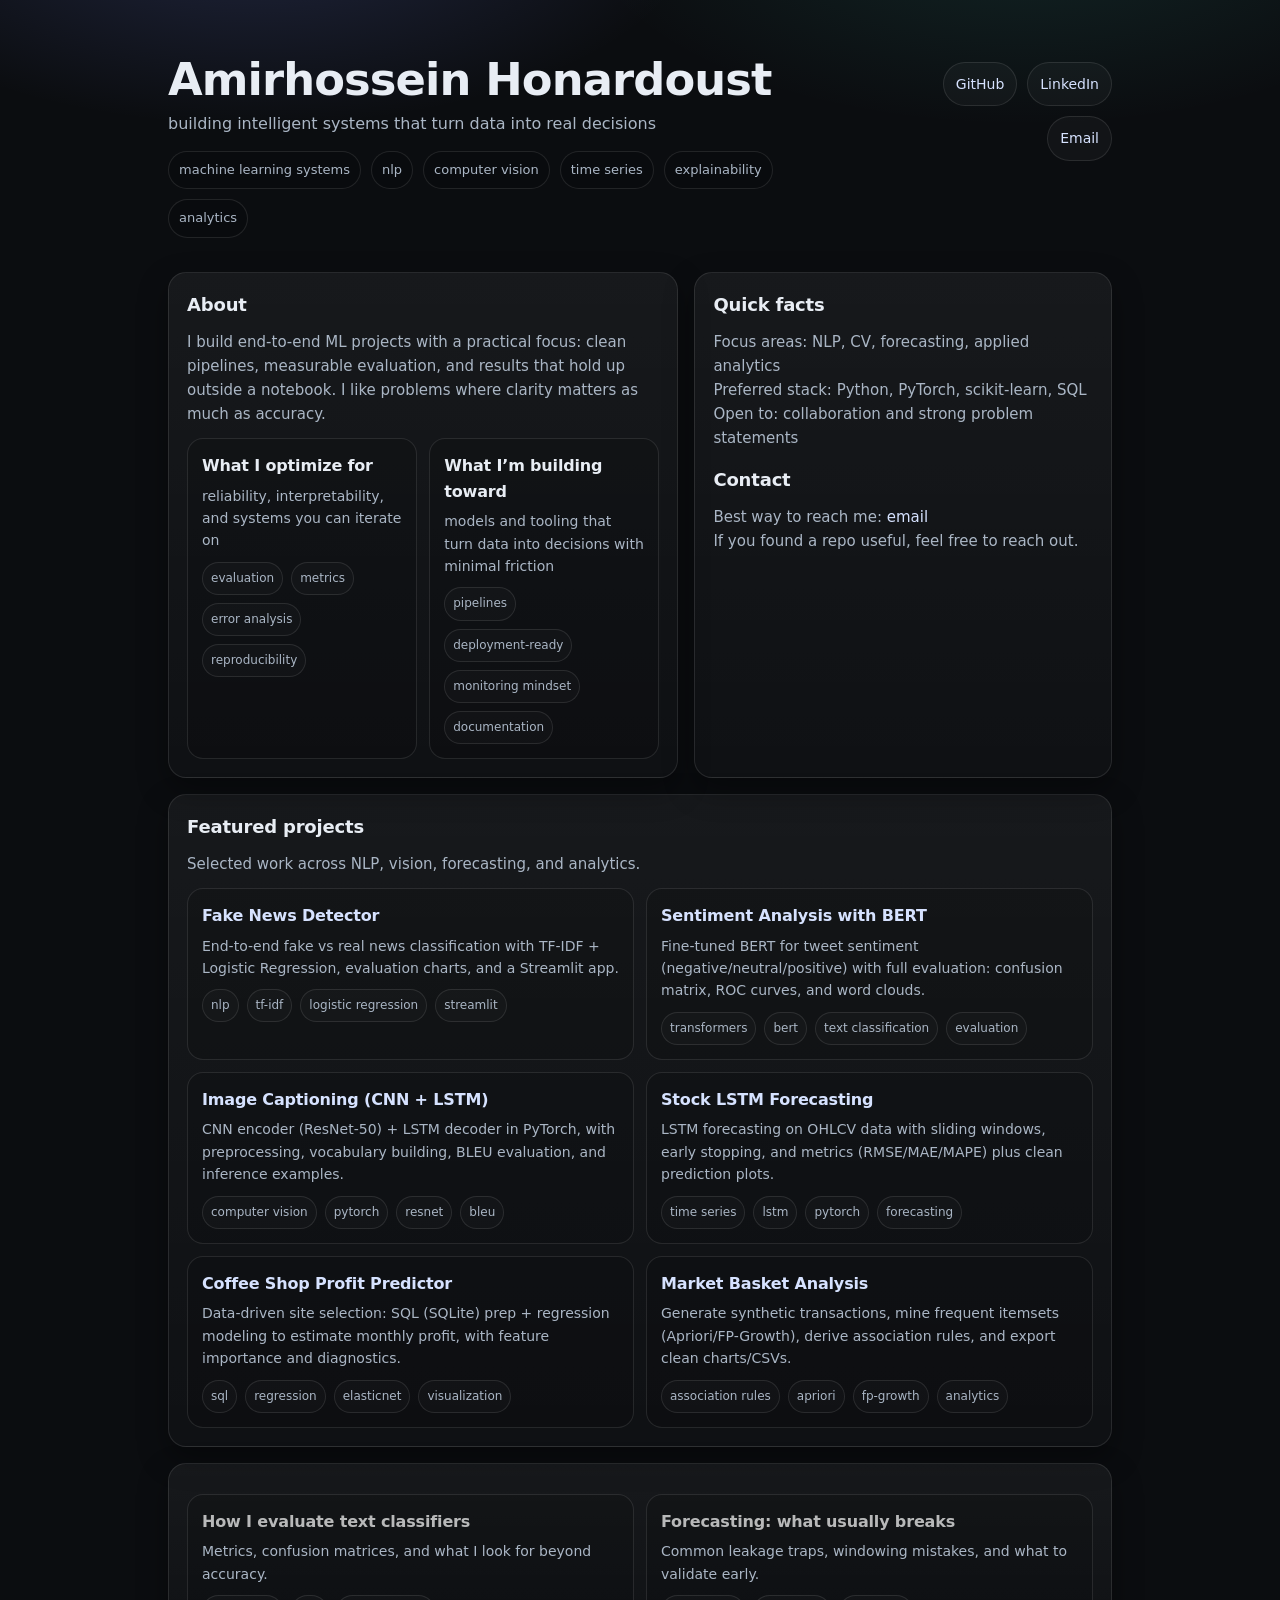
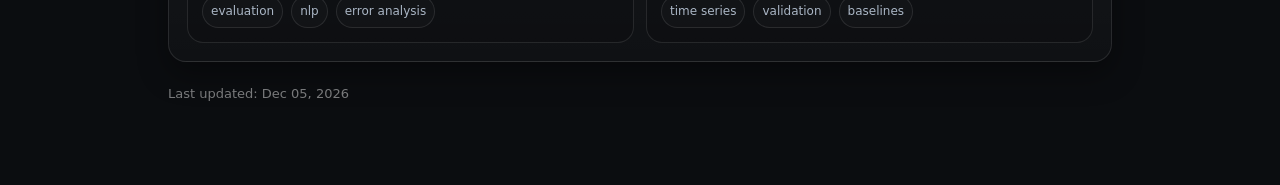
==== index.html @ 3cd10af8 "Update index.html" ====
<!doctype html>
<html lang="en">
<head>
  <meta charset="utf-8" />
  <meta name="viewport" content="width=device-width, initial-scale=1" />
  <title>Amirhossein Honardoust</title>
  <meta name="description" content="Building intelligent systems that turn data into real decisions." />

  <style>
    :root{
      --bg:#0b0d10;
      --card:#11141a;
      --text:#e8edf4;
      --muted:#aab6c5;
      --line:rgba(255,255,255,0.10);
      --link:#d6e2ff;
      --shadow: 0 12px 30px rgba(0,0,0,0.35);
      --radius: 18px;
      --max: 980px;
    }
    * { box-sizing: border-box; }
    html, body { height: 100%; }
    body{
      margin:0;
      background: #0b0d10;
      color: var(--text);
      font-family: ui-sans-serif, system-ui, -apple-system, Segoe UI, Roboto, Arial, "Noto Sans";
      line-height: 1.6;
    }
    a{ color: var(--link); text-decoration: none; }
    a:hover{ text-decoration: underline; }

    .wrap{ max-width: var(--max); margin: 0 auto; padding: 56px 18px 80px; }

    header{
      position: relative;
      display:flex; align-items:flex-start; justify-content:space-between;
      gap: 18px; margin-bottom: 34px;
    }
    header::before {
      content: "";
      position: absolute;
      /* full-screen width glow, centered */
      left: 50%;
      transform: translateX(-50%);
      width: 100vw;
      /* height and placement above header */
      top: -140px;
      height: 520px;
      background:
        radial-gradient(900px 420px at 20% 0%, rgba(120,140,255,0.20), transparent 50%),
        radial-gradient(900px 420px at 80% 0%, rgba(70,220,200,0.12), transparent 50%);
      z-index: -1;
      pointer-events: none;
    }
    .brand h1{
      font-size: clamp(34px, 3.5vw, 54px);
      letter-spacing: -0.02em; margin: 0 0 8px; line-height: 1.05;
    }
    .tagline{
      margin: 0 0 14px; color: var(--muted); font-size: 16px; max-width: 60ch;
    }
    .toplinks{ display:flex; flex-wrap:wrap; gap: 10px; justify-content:flex-end; margin-top: 6px; }
    .chip{
      border: 1px solid var(--line);
      background: rgba(255,255,255,0.03);
      padding: 10px 12px;
      border-radius: 999px;
      font-size: 14px;
      white-space: nowrap;
    }
    .chip:hover{ background: rgba(255,255,255,0.06); text-decoration:none; }

    .grid{ display:grid; grid-template-columns: 1.1fr 0.9fr; gap: 16px; }
    @media (max-width: 880px){
      header{ flex-direction: column; }
      .toplinks{ justify-content:flex-start; }
      .grid{ grid-template-columns: 1fr; }
    }

    .card{
      background: linear-gradient(180deg, rgba(255,255,255,0.05), rgba(255,255,255,0.02));
      border: 1px solid var(--line);
      border-radius: var(--radius);
      padding: 18px;
      box-shadow: var(--shadow);
    }
    .card h2{ margin: 0 0 10px; font-size: 18px; letter-spacing: -0.01em; }
    .card p{ margin: 0; color: var(--muted); font-size: 15px; }
    .section{ margin-top: 16px; }

    .pillrow{ display:flex; flex-wrap:wrap; gap: 10px; margin-top: 12px; }
    .pill{
      border: 1px solid var(--line);
      border-radius: 999px;
      padding: 8px 10px;
      font-size: 13px;
      color: var(--muted);
      background: rgba(0,0,0,0.10);
    }

    .projects{
      display:grid;
      grid-template-columns: 1fr 1fr;
      gap: 12px;
      margin-top: 12px;
    }
    @media (max-width: 720px){ .projects{ grid-template-columns: 1fr; } }

    .proj{
      border: 1px solid var(--line);
      border-radius: 16px;
      padding: 14px;
      background: rgba(0,0,0,0.12);
    }
    .proj h3{ margin: 0 0 6px; font-size: 16px; letter-spacing: -0.01em; }
    .proj p{ margin: 0 0 10px; color: var(--muted); font-size: 14px; }

    .meta{ display:flex; flex-wrap:wrap; gap: 8px; margin-top: 8px; }
    .meta span{
      font-size: 12px;
      color: var(--muted);
      border: 1px solid var(--line);
      border-radius: 999px;
      padding: 6px 8px;
      background: rgba(255,255,255,0.02);
    }

    .split{ display:grid; grid-template-columns: 1fr 1fr; gap: 12px; margin-top: 12px; }
    @media (max-width: 720px){ .split{ grid-template-columns: 1fr; } }

    footer{ margin-top: 22px; color: rgba(255,255,255,0.45); font-size: 13px; }
    .mutedlink{ color: rgba(255,255,255,0.70); }
  </style>
</head>

<body>
  <div class="wrap">
    <header>
      <div class="brand">
        <h1>Amirhossein Honardoust</h1>
        <p class="tagline">building intelligent systems that turn data into real decisions</p>

        <div class="pillrow">
          <span class="pill">machine learning systems</span>
          <span class="pill">nlp</span>
          <span class="pill">computer vision</span>
          <span class="pill">time series</span>
          <span class="pill">explainability</span>
          <span class="pill">analytics</span>
        </div>
      </div>

      <nav class="toplinks">
        <a class="chip" href="https://github.com/AmirhosseinHonardoust" target="_blank" rel="noreferrer">GitHub</a>
        <a class="chip" href="https://www.linkedin.com/in/honardoust/" target="_blank" rel="noreferrer">LinkedIn</a>
        <a class="chip" href="mailto:amirhosseinhonardoust@gmail.com">Email</a>
      </nav>
    </header>

    <div class="grid">
      <section class="card">
        <h2>About</h2>
        <p>
          I build end-to-end ML projects with a practical focus: clean pipelines, measurable evaluation,
          and results that hold up outside a notebook. I like problems where clarity matters as much as accuracy.
        </p>

        <div class="section split">
          <div class="proj">
            <h3>What I optimize for</h3>
            <p>reliability, interpretability, and systems you can iterate on</p>
            <div class="meta">
              <span>evaluation</span><span>metrics</span><span>error analysis</span><span>reproducibility</span>
            </div>
          </div>

          <div class="proj">
            <h3>What I’m building toward</h3>
            <p>models and tooling that turn data into decisions with minimal friction</p>
            <div class="meta">
              <span>pipelines</span><span>deployment-ready</span><span>monitoring mindset</span><span>documentation</span>
            </div>
          </div>
        </div>
      </section>

      <aside class="card">
        <h2>Quick facts</h2>
        <p>
          Focus areas: NLP, CV, forecasting, applied analytics<br/>
          Preferred stack: Python, PyTorch, scikit-learn, SQL<br/>
          Open to: collaboration and strong problem statements
        </p>

        <div class="section">
          <h2 style="margin-top:16px;">Contact</h2>
          <p>
            Best way to reach me: <a href="mailto:amirhosseinhonardoust@gmail.com">email</a><br/>
            If you found a repo useful, feel free to reach out.
          </p>
        </div>
      </aside>
    </div>

    <section class="card section">
      <h2>Featured projects</h2>
      <p>Selected work across NLP, vision, forecasting, and analytics.</p>

      <div class="projects">
        <div class="proj">
          <h3>
            <a href="https://github.com/AmirhosseinHonardoust/Fake-News-Detector" target="_blank" rel="noreferrer">
              Fake News Detector
            </a>
          </h3>
          <p>End-to-end fake vs real news classification with TF-IDF + Logistic Regression, evaluation charts, and a Streamlit app.</p>
          <div class="meta">
            <span>nlp</span><span>tf-idf</span><span>logistic regression</span><span>streamlit</span>
          </div>
        </div>

        <div class="proj">
          <h3>
            <a href="https://github.com/AmirhosseinHonardoust/Sentiment-Analysis-BERT" target="_blank" rel="noreferrer">
              Sentiment Analysis with BERT
            </a>
          </h3>
          <p>Fine-tuned BERT for tweet sentiment (negative/neutral/positive) with full evaluation: confusion matrix, ROC curves, and word clouds.</p>
          <div class="meta">
            <span>transformers</span><span>bert</span><span>text classification</span><span>evaluation</span>
          </div>
        </div>

        <div class="proj">
          <h3>
            <a href="https://github.com/AmirhosseinHonardoust/Image-Captioning-CNN-LSTM" target="_blank" rel="noreferrer">
              Image Captioning (CNN + LSTM)
            </a>
          </h3>
          <p>CNN encoder (ResNet-50) + LSTM decoder in PyTorch, with preprocessing, vocabulary building, BLEU evaluation, and inference examples.</p>
          <div class="meta">
            <span>computer vision</span><span>pytorch</span><span>resnet</span><span>bleu</span>
          </div>
        </div>

        <div class="proj">
          <h3>
            <a href="https://github.com/AmirhosseinHonardoust/Stock-LSTM-Forecasting" target="_blank" rel="noreferrer">
              Stock LSTM Forecasting
            </a>
          </h3>
          <p>LSTM forecasting on OHLCV data with sliding windows, early stopping, and metrics (RMSE/MAE/MAPE) plus clean prediction plots.</p>
          <div class="meta">
            <span>time series</span><span>lstm</span><span>pytorch</span><span>forecasting</span>
          </div>
        </div>

        <div class="proj">
          <h3>
            <a href="https://github.com/AmirhosseinHonardoust/Coffee-Shop-Profit-Predictor" target="_blank" rel="noreferrer">
              Coffee Shop Profit Predictor
            </a>
          </h3>
          <p>Data-driven site selection: SQL (SQLite) prep + regression modeling to estimate monthly profit, with feature importance and diagnostics.</p>
          <div class="meta">
            <span>sql</span><span>regression</span><span>elasticnet</span><span>visualization</span>
          </div>
        </div>

        <div class="proj">
          <h3>
            <a href="https://github.com/AmirhosseinHonardoust/Market-Basket-Analysis" target="_blank" rel="noreferrer">
              Market Basket Analysis
            </a>
          </h3>
          <p>Generate synthetic transactions, mine frequent itemsets (Apriori/FP-Growth), derive association rules, and export clean charts/CSVs.</p>
          <div class="meta">
            <span>association rules</span><span>apriori</span><span>fp-growth</span><span>analytics</span>
          </div>
        </div>
      </div>
    </section>

    <section class="card section">

      <div class="projects">
        <div class="proj">
          <h3><a class="mutedlink" href="#" onclick="return false;">How I evaluate text classifiers</a></h3>
          <p>Metrics, confusion matrices, and what I look for beyond accuracy.</p>
          <div class="meta"><span>evaluation</span><span>nlp</span><span>error analysis</span></div>
        </div>
        <div class="proj">
          <h3><a class="mutedlink" href="#" onclick="return false;">Forecasting: what usually breaks</a></h3>
          <p>Common leakage traps, windowing mistakes, and what to validate early.</p>
          <div class="meta"><span>time series</span><span>validation</span><span>baselines</span></div>
        </div>
      </div>
    </section>

    <footer>
      <div>Last updated: <span id="lastUpdated"></span></div>
      <script>
        const d = new Date();
        const fmt = d.toLocaleDateString(undefined, { year: "numeric", month: "short", day: "2-digit" });
        document.getElementById("lastUpdated").textContent = fmt;
      </script>
    </footer>
  </div>
</body>
</html>
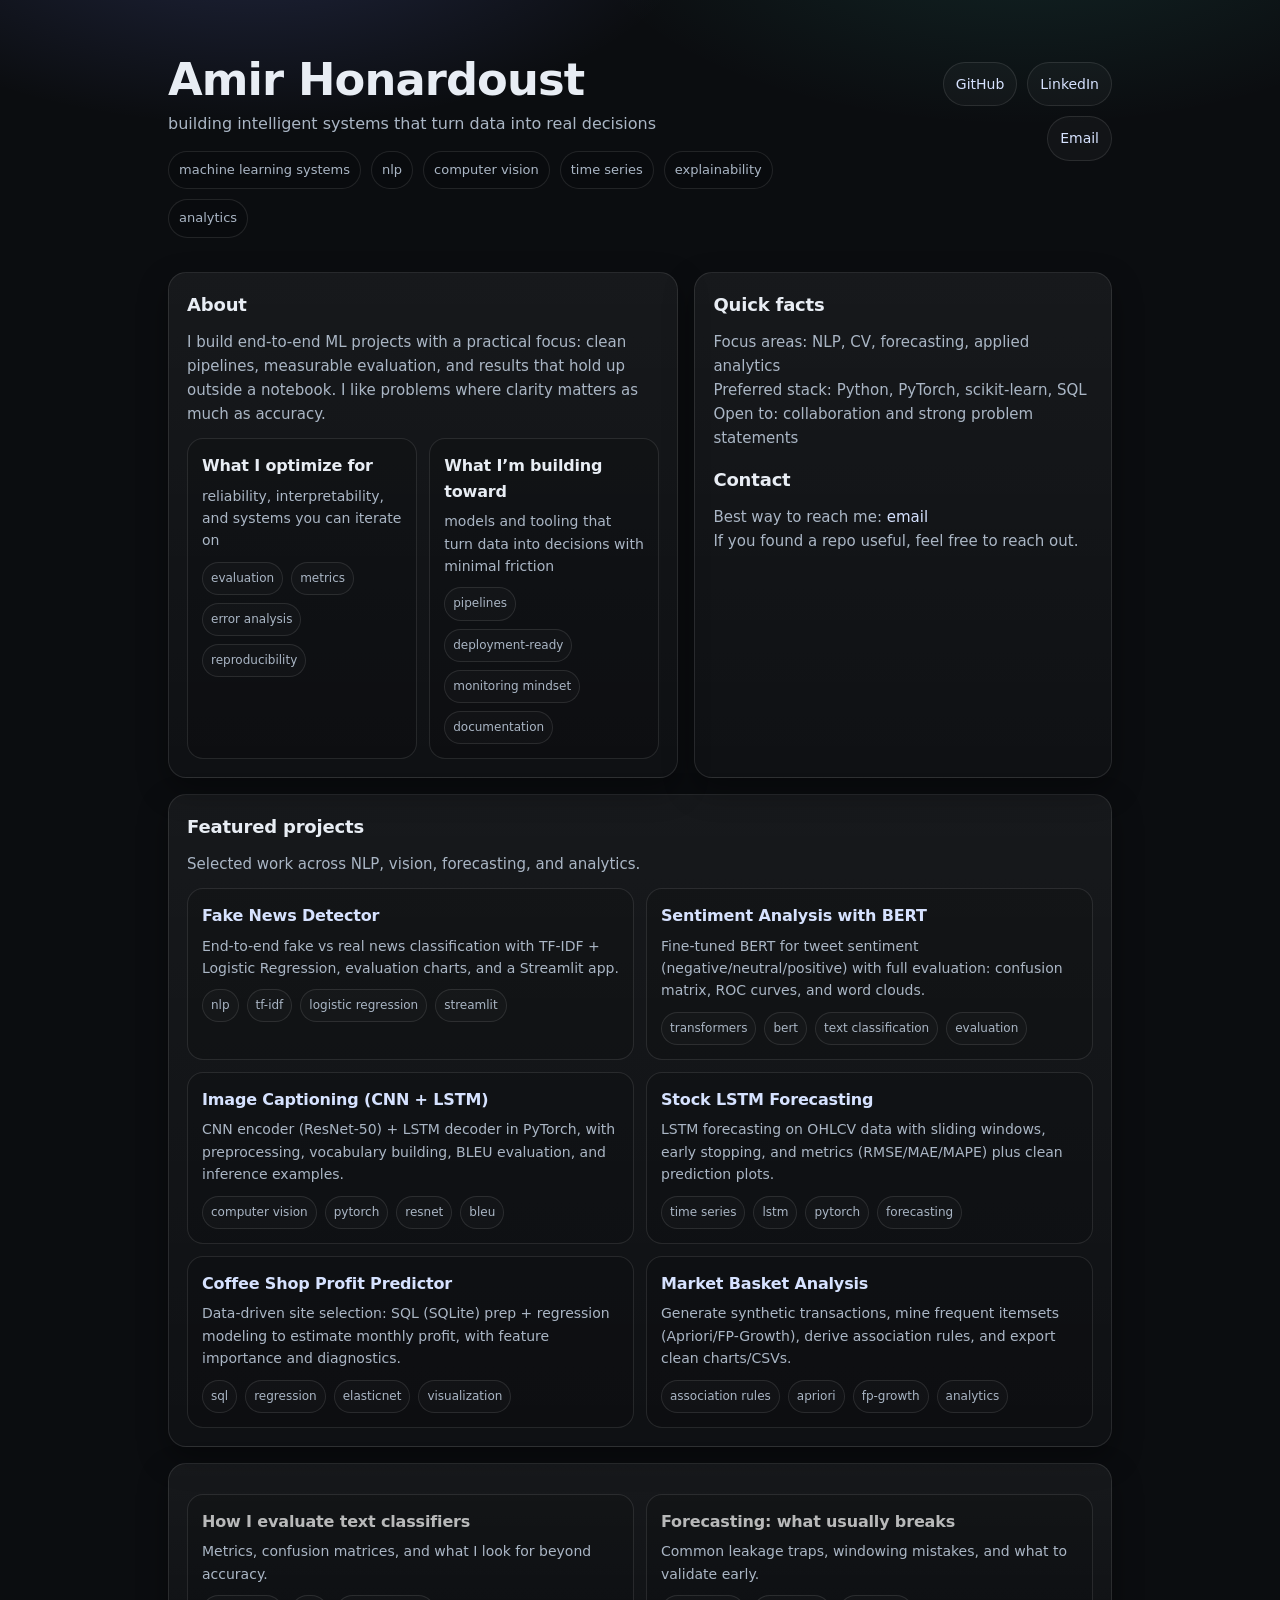
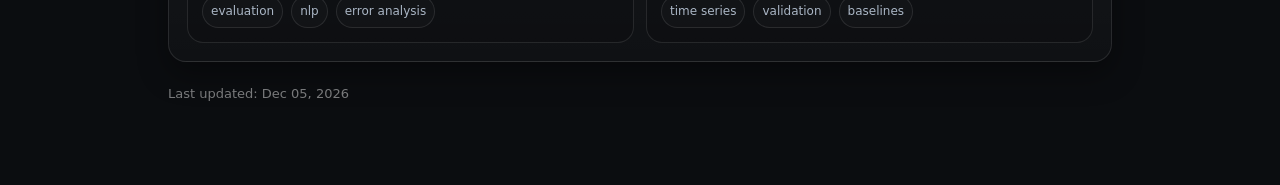
==== commit 01ea59a1: "Update index.html" ====
--- a/index.html
+++ b/index.html
@@ -3,7 +3,7 @@
 <head>
   <meta charset="utf-8" />
   <meta name="viewport" content="width=device-width, initial-scale=1" />
-  <title>Amirhossein Honardoust</title>
+  <title>Amir Honardoust</title>
   <meta name="description" content="Building intelligent systems that turn data into real decisions." />
 
   <style>
@@ -138,7 +138,7 @@
   <div class="wrap">
     <header>
       <div class="brand">
-        <h1>Amirhossein Honardoust</h1>
+        <h1>Amir Honardoust</h1>
         <p class="tagline">building intelligent systems that turn data into real decisions</p>
 
         <div class="pillrow">
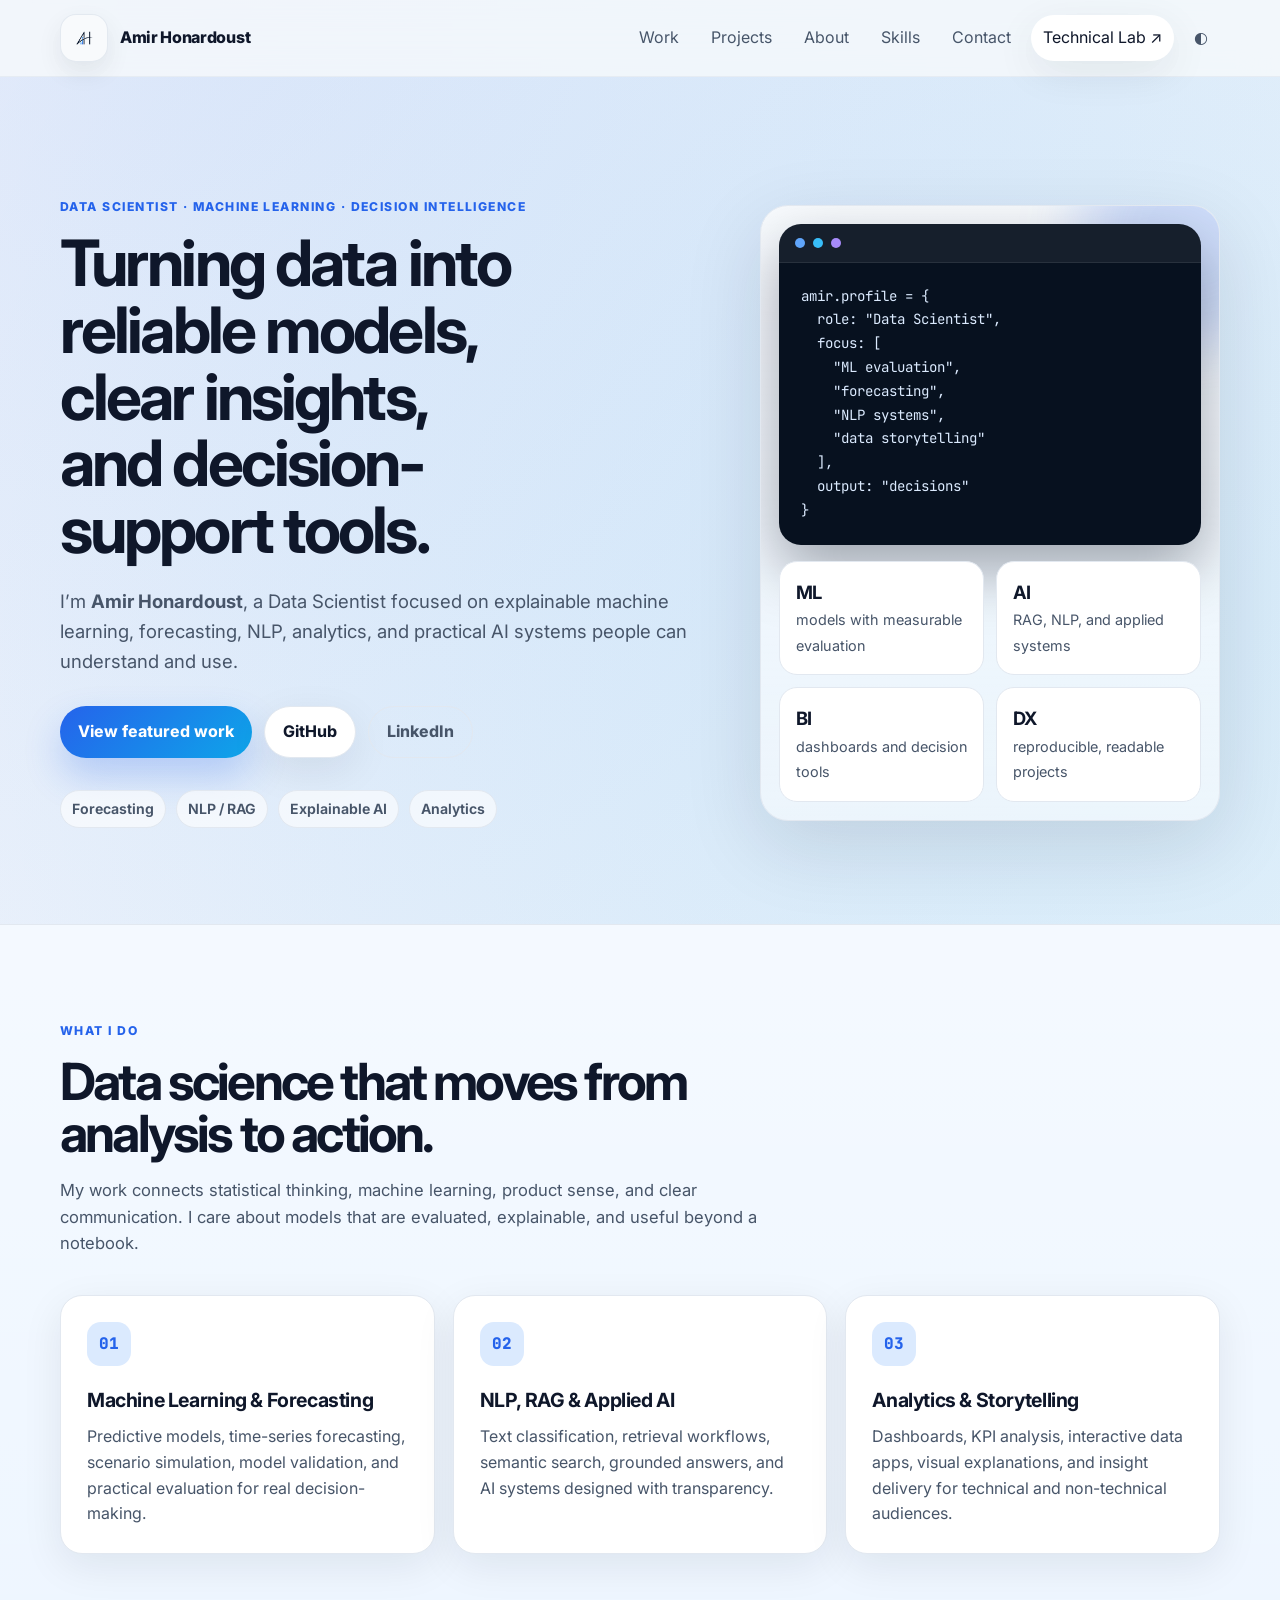
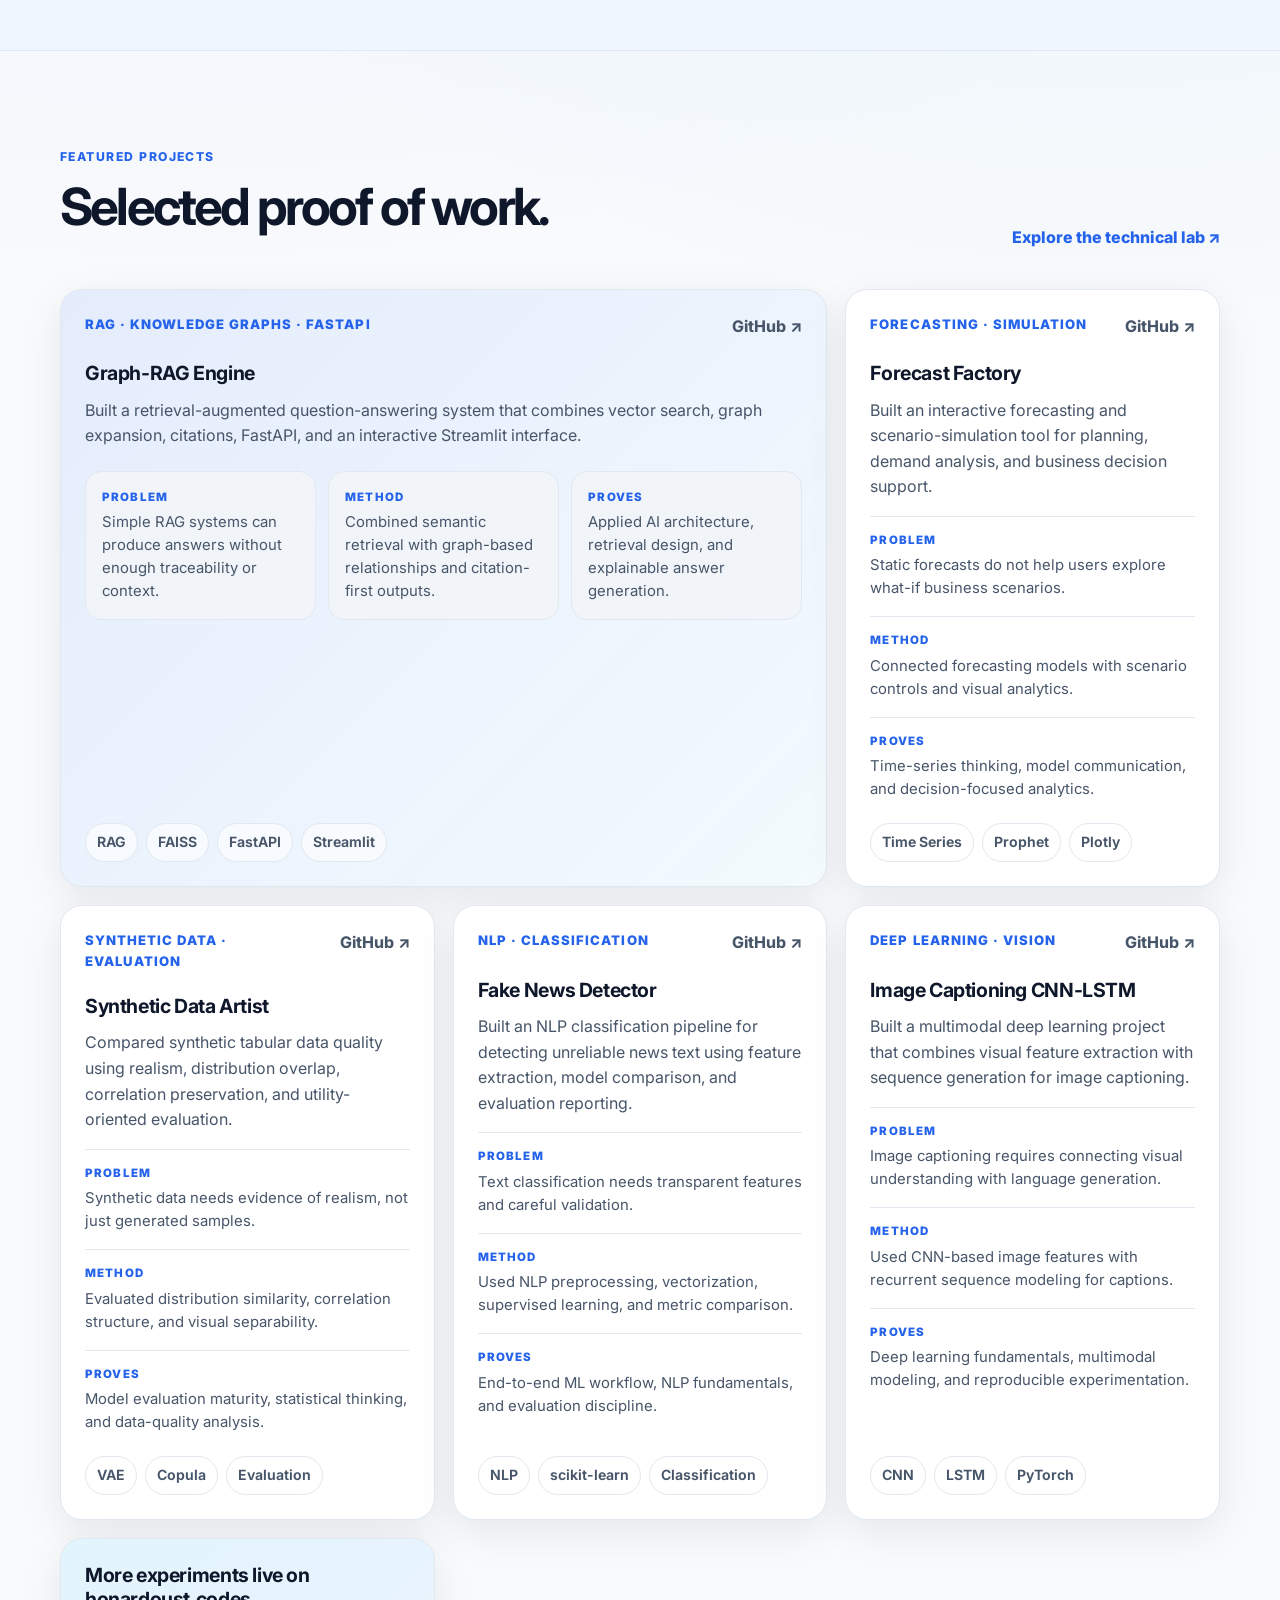
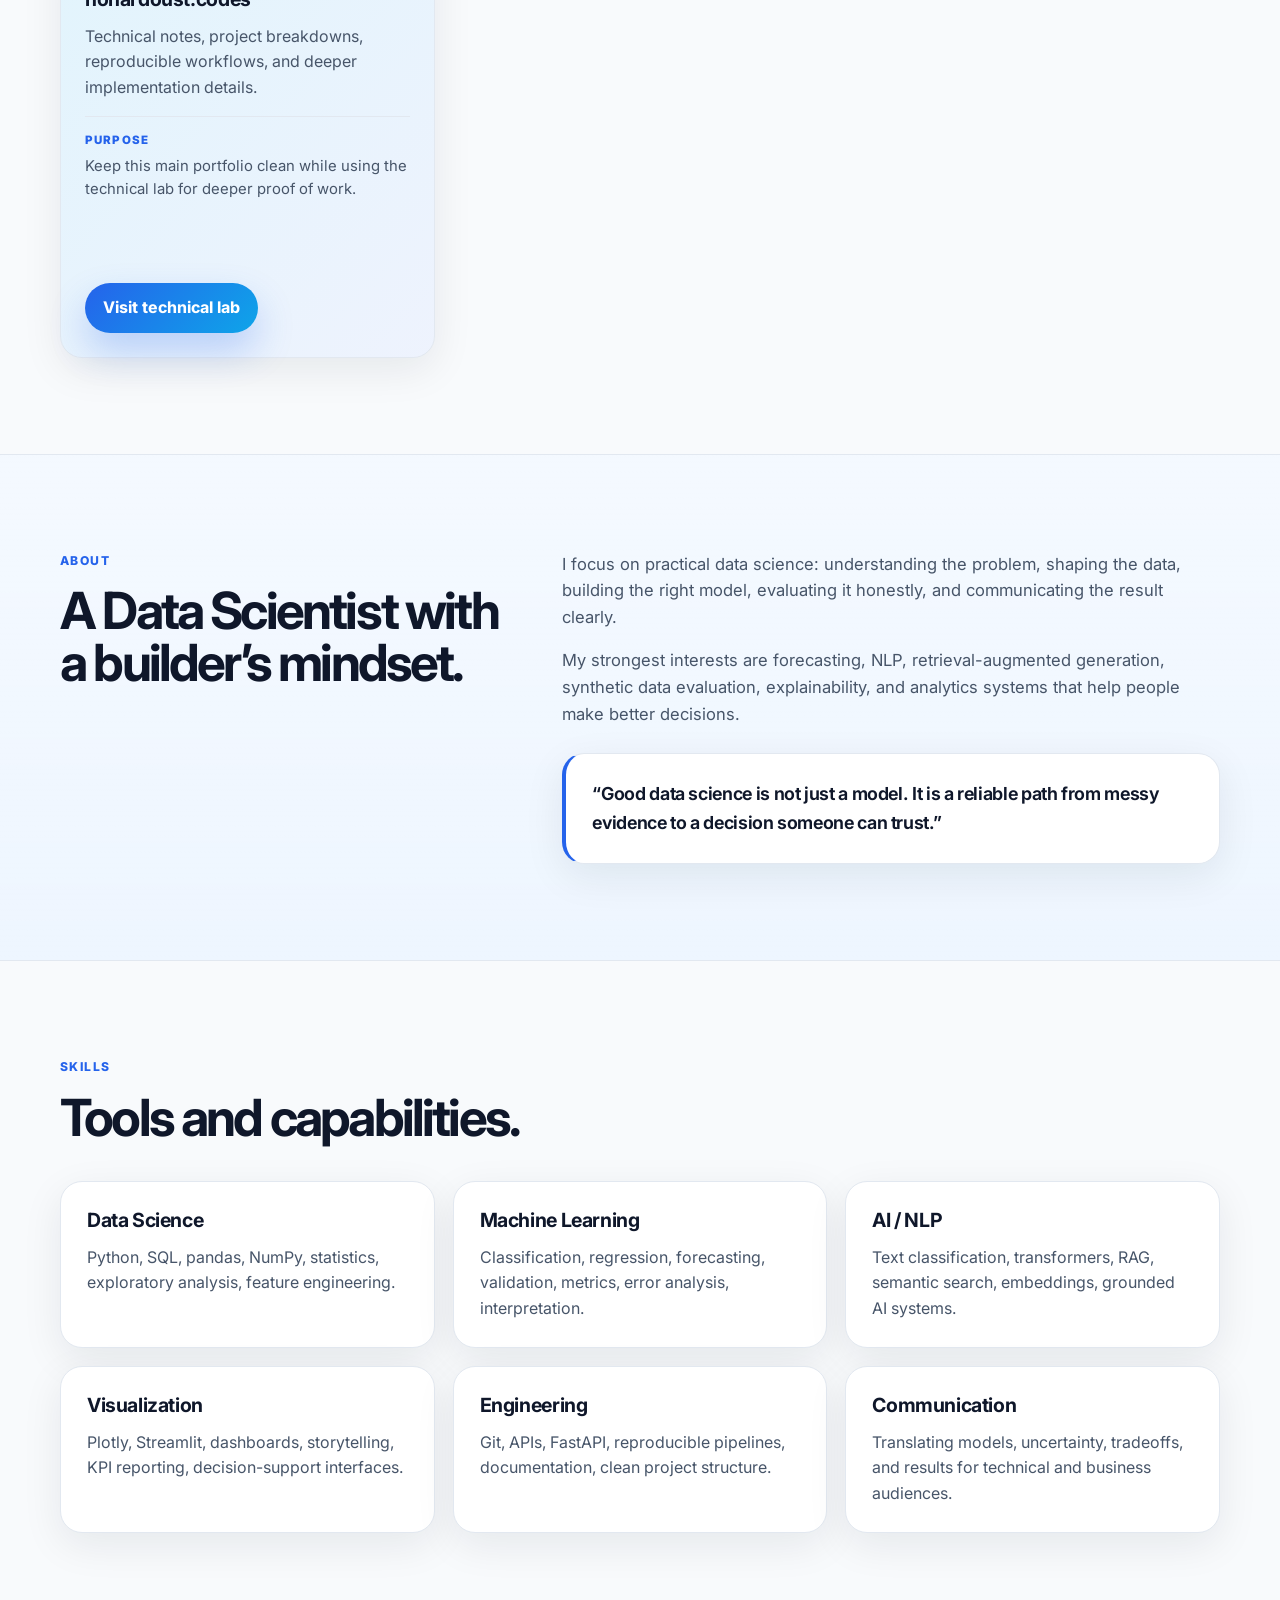
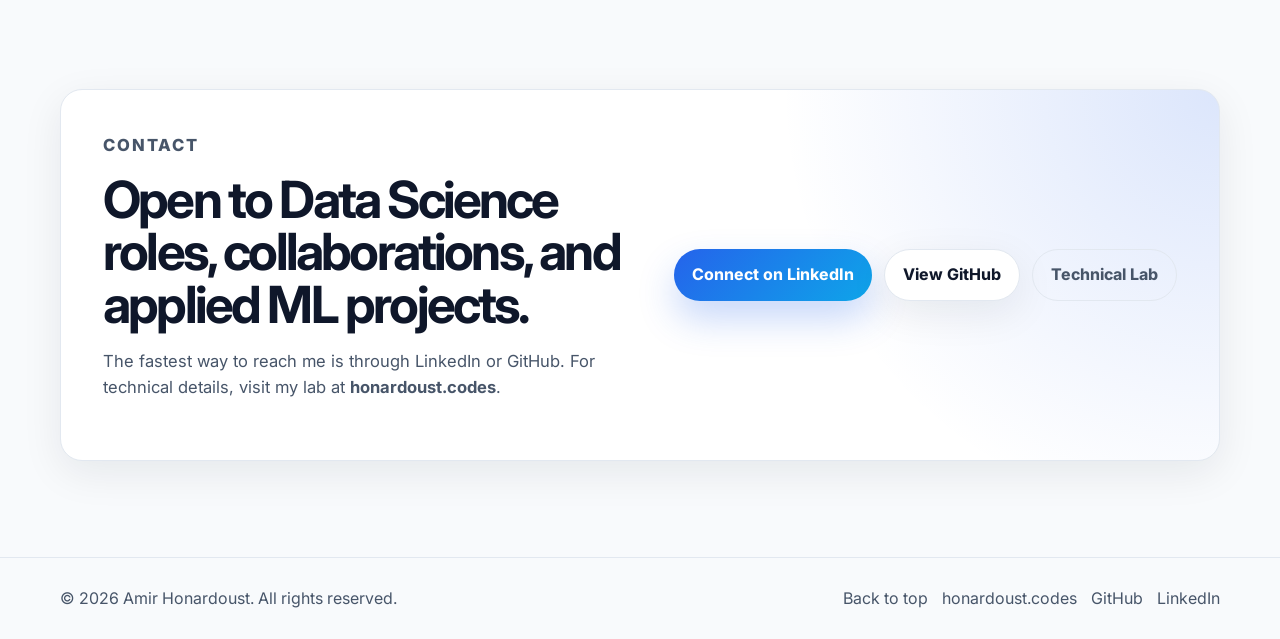
==== commit 5e436dfa: "Add files via upload" ====
--- a/index.html
+++ b/index.html
@@ -1,311 +1,465 @@
 <!doctype html>
-<html lang="en">
+<html lang="en" data-theme="light">
 <head>
   <meta charset="utf-8" />
   <meta name="viewport" content="width=device-width, initial-scale=1" />
-  <title>Amir Honardoust</title>
-  <meta name="description" content="Building intelligent systems that turn data into real decisions." />
-
-  <style>
-    :root{
-      --bg:#0b0d10;
-      --card:#11141a;
-      --text:#e8edf4;
-      --muted:#aab6c5;
-      --line:rgba(255,255,255,0.10);
-      --link:#d6e2ff;
-      --shadow: 0 12px 30px rgba(0,0,0,0.35);
-      --radius: 18px;
-      --max: 980px;
-    }
-    * { box-sizing: border-box; }
-    html, body { height: 100%; }
-    body{
-      margin:0;
-      background: #0b0d10;
-      color: var(--text);
-      font-family: ui-sans-serif, system-ui, -apple-system, Segoe UI, Roboto, Arial, "Noto Sans";
-      line-height: 1.6;
-    }
-    a{ color: var(--link); text-decoration: none; }
-    a:hover{ text-decoration: underline; }
-
-    .wrap{ max-width: var(--max); margin: 0 auto; padding: 56px 18px 80px; }
-
-    header{
-      position: relative;
-      display:flex; align-items:flex-start; justify-content:space-between;
-      gap: 18px; margin-bottom: 34px;
-    }
-    header::before {
-      content: "";
-      position: absolute;
-      /* full-screen width glow, centered */
-      left: 50%;
-      transform: translateX(-50%);
-      width: 100vw;
-      /* height and placement above header */
-      top: -140px;
-      height: 520px;
-      background:
-        radial-gradient(900px 420px at 20% 0%, rgba(120,140,255,0.20), transparent 50%),
-        radial-gradient(900px 420px at 80% 0%, rgba(70,220,200,0.12), transparent 50%);
-      z-index: -1;
-      pointer-events: none;
-    }
-    .brand h1{
-      font-size: clamp(34px, 3.5vw, 54px);
-      letter-spacing: -0.02em; margin: 0 0 8px; line-height: 1.05;
-    }
-    .tagline{
-      margin: 0 0 14px; color: var(--muted); font-size: 16px; max-width: 60ch;
-    }
-    .toplinks{ display:flex; flex-wrap:wrap; gap: 10px; justify-content:flex-end; margin-top: 6px; }
-    .chip{
-      border: 1px solid var(--line);
-      background: rgba(255,255,255,0.03);
-      padding: 10px 12px;
-      border-radius: 999px;
-      font-size: 14px;
-      white-space: nowrap;
-    }
-    .chip:hover{ background: rgba(255,255,255,0.06); text-decoration:none; }
-
-    .grid{ display:grid; grid-template-columns: 1.1fr 0.9fr; gap: 16px; }
-    @media (max-width: 880px){
-      header{ flex-direction: column; }
-      .toplinks{ justify-content:flex-start; }
-      .grid{ grid-template-columns: 1fr; }
-    }
-
-    .card{
-      background: linear-gradient(180deg, rgba(255,255,255,0.05), rgba(255,255,255,0.02));
-      border: 1px solid var(--line);
-      border-radius: var(--radius);
-      padding: 18px;
-      box-shadow: var(--shadow);
-    }
-    .card h2{ margin: 0 0 10px; font-size: 18px; letter-spacing: -0.01em; }
-    .card p{ margin: 0; color: var(--muted); font-size: 15px; }
-    .section{ margin-top: 16px; }
-
-    .pillrow{ display:flex; flex-wrap:wrap; gap: 10px; margin-top: 12px; }
-    .pill{
-      border: 1px solid var(--line);
-      border-radius: 999px;
-      padding: 8px 10px;
-      font-size: 13px;
-      color: var(--muted);
-      background: rgba(0,0,0,0.10);
-    }
-
-    .projects{
-      display:grid;
-      grid-template-columns: 1fr 1fr;
-      gap: 12px;
-      margin-top: 12px;
-    }
-    @media (max-width: 720px){ .projects{ grid-template-columns: 1fr; } }
-
-    .proj{
-      border: 1px solid var(--line);
-      border-radius: 16px;
-      padding: 14px;
-      background: rgba(0,0,0,0.12);
-    }
-    .proj h3{ margin: 0 0 6px; font-size: 16px; letter-spacing: -0.01em; }
-    .proj p{ margin: 0 0 10px; color: var(--muted); font-size: 14px; }
-
-    .meta{ display:flex; flex-wrap:wrap; gap: 8px; margin-top: 8px; }
-    .meta span{
-      font-size: 12px;
-      color: var(--muted);
-      border: 1px solid var(--line);
-      border-radius: 999px;
-      padding: 6px 8px;
-      background: rgba(255,255,255,0.02);
-    }
-
-    .split{ display:grid; grid-template-columns: 1fr 1fr; gap: 12px; margin-top: 12px; }
-    @media (max-width: 720px){ .split{ grid-template-columns: 1fr; } }
-
-    footer{ margin-top: 22px; color: rgba(255,255,255,0.45); font-size: 13px; }
-    .mutedlink{ color: rgba(255,255,255,0.70); }
-  </style>
+  <title>Amir Honardoust | Data Scientist</title>
+  <meta name="description" content="Amir Honardoust is a Data Scientist building explainable machine learning, forecasting, NLP, analytics, and decision-support systems." />
+  <meta name="author" content="Amir Honardoust" />
+  <meta name="theme-color" content="#2563eb" />
+
+  <link rel="canonical" href="https://honardoust.me/" />
+  <link rel="icon" type="image/png" sizes="512x512" href="assets/favicon.png?v=4">
+  <link rel="apple-touch-icon" href="assets/apple-touch-icon.png?v=4">
+  <link rel="manifest" href="assets/site.webmanifest">
+
+  <meta property="og:title" content="Amir Honardoust | Data Scientist" />
+  <meta property="og:description" content="Data Scientist building explainable ML systems, forecasting tools, NLP pipelines, and analytics products that turn data into decisions." />
+  <meta property="og:type" content="website" />
+  <meta property="og:url" content="https://honardoust.me/" />
+  <meta property="og:image" content="https://honardoust.me/assets/og-image.png" />
+
+  <meta name="twitter:card" content="summary_large_image" />
+  <meta name="twitter:title" content="Amir Honardoust | Data Scientist" />
+  <meta name="twitter:description" content="Data Scientist building explainable ML and decision-support systems." />
+
+  <link rel="preconnect" href="https://fonts.googleapis.com" />
+  <link rel="preconnect" href="https://fonts.gstatic.com" crossorigin />
+  <link href="https://fonts.googleapis.com/css2?family=Inter:wght@400;500;600;700;800&family=JetBrains+Mono:wght@500;700&display=swap" rel="stylesheet" />
+  <link rel="stylesheet" href="styles.css" />
+
+  <script type="application/ld+json">
+  {
+    "@context": "https://schema.org",
+    "@type": "Person",
+    "name": "Amir Honardoust",
+    "url": "https://honardoust.me/",
+    "jobTitle": "Data Scientist",
+    "sameAs": [
+      "https://github.com/AmirhosseinHonardoust",
+      "https://www.linkedin.com/in/honardoust/",
+      "https://honardoust.codes/"
+    ],
+    "knowsAbout": [
+      "Data Science",
+      "Machine Learning",
+      "Forecasting",
+      "Natural Language Processing",
+      "Explainable AI",
+      "Analytics",
+      "Python",
+      "SQL"
+    ]
+  }
+  </script>
 </head>
 
 <body>
-  <div class="wrap">
-    <header>
-      <div class="brand">
-        <h1>Amir Honardoust</h1>
-        <p class="tagline">building intelligent systems that turn data into real decisions</p>
-
-        <div class="pillrow">
-          <span class="pill">machine learning systems</span>
-          <span class="pill">nlp</span>
-          <span class="pill">computer vision</span>
-          <span class="pill">time series</span>
-          <span class="pill">explainability</span>
-          <span class="pill">analytics</span>
-        </div>
-      </div>
-
-      <nav class="toplinks">
-        <a class="chip" href="https://github.com/AmirhosseinHonardoust" target="_blank" rel="noreferrer">GitHub</a>
-        <a class="chip" href="https://www.linkedin.com/in/honardoust/" target="_blank" rel="noreferrer">LinkedIn</a>
-        <a class="chip" href="mailto:amirhosseinhonardoust@gmail.com">Email</a>
-      </nav>
-    </header>
-
-    <div class="grid">
-      <section class="card">
-        <h2>About</h2>
-        <p>
-          I build end-to-end ML projects with a practical focus: clean pipelines, measurable evaluation,
-          and results that hold up outside a notebook. I like problems where clarity matters as much as accuracy.
-        </p>
-
-        <div class="section split">
-          <div class="proj">
-            <h3>What I optimize for</h3>
-            <p>reliability, interpretability, and systems you can iterate on</p>
-            <div class="meta">
-              <span>evaluation</span><span>metrics</span><span>error analysis</span><span>reproducibility</span>
-            </div>
-          </div>
-
-          <div class="proj">
-            <h3>What I’m building toward</h3>
-            <p>models and tooling that turn data into decisions with minimal friction</p>
-            <div class="meta">
-              <span>pipelines</span><span>deployment-ready</span><span>monitoring mindset</span><span>documentation</span>
-            </div>
-          </div>
-        </div>
-      </section>
-
-      <aside class="card">
-        <h2>Quick facts</h2>
-        <p>
-          Focus areas: NLP, CV, forecasting, applied analytics<br/>
-          Preferred stack: Python, PyTorch, scikit-learn, SQL<br/>
-          Open to: collaboration and strong problem statements
-        </p>
-
-        <div class="section">
-          <h2 style="margin-top:16px;">Contact</h2>
+  <a class="skip-link" href="#main">Skip to content</a>
+
+  <header class="site-header" id="top">
+    <nav class="nav container" aria-label="Primary navigation">
+      <a class="brand" href="#top" aria-label="Amir Honardoust home">
+        <span class="brand-logo-card" aria-hidden="true">
+          <img class="brand-logo-image" src="assets/logo-icon.png" alt="">
+        </span>
+        <span class="brand-text">Amir Honardoust</span>
+      </a>
+
+      <button class="nav-toggle" type="button" aria-expanded="false" aria-controls="nav-menu">
+        <span class="sr-only">Open menu</span>
+        <span></span><span></span><span></span>
+      </button>
+
+      <div class="nav-menu" id="nav-menu">
+        <a href="#work">Work</a>
+        <a href="#projects">Projects</a>
+        <a href="#about">About</a>
+        <a href="#skills">Skills</a>
+        <a href="#contact">Contact</a>
+        <a class="nav-lab" href="https://honardoust.codes/" target="_blank" rel="noopener">Technical Lab ↗</a>
+        <button class="theme-toggle" type="button" aria-label="Toggle dark mode">
+          <span class="theme-icon">◐</span>
+        </button>
+      </div>
+    </nav>
+  </header>
+
+  <main id="main">
+    <section class="hero section">
+      <div class="container hero-grid">
+        <div class="hero-copy">
+          <p class="eyebrow">Data Scientist · Machine Learning · Decision Intelligence</p>
+          <h1>Turning data into reliable models, clear insights, and decision-support tools.</h1>
+          <p class="hero-lede">
+            I’m <strong>Amir Honardoust</strong>, a Data Scientist focused on explainable machine learning,
+            forecasting, NLP, analytics, and practical AI systems people can understand and use.
+          </p>
+
+          <div class="hero-actions">
+            <a class="btn btn-primary" href="#projects">View featured work</a>
+            <a class="btn btn-secondary" href="https://github.com/AmirhosseinHonardoust" target="_blank" rel="noopener">GitHub</a>
+            <a class="btn btn-ghost" href="https://www.linkedin.com/in/honardoust/" target="_blank" rel="noopener">LinkedIn</a>
+          </div>
+
+          <div class="signal-row" aria-label="Professional focus areas">
+            <span>Forecasting</span>
+            <span>NLP / RAG</span>
+            <span>Explainable AI</span>
+            <span>Analytics</span>
+          </div>
+        </div>
+
+        <aside class="hero-card" aria-label="Profile summary">
+          <div class="card-glow"></div>
+          <div class="mini-terminal">
+            <div class="terminal-top">
+              <span></span><span></span><span></span>
+            </div>
+            <pre><code>amir.profile = {
+  role: "Data Scientist",
+  focus: [
+    "ML evaluation",
+    "forecasting",
+    "NLP systems",
+    "data storytelling"
+  ],
+  output: "decisions"
+}</code></pre>
+          </div>
+
+          <div class="metrics-grid">
+            <div>
+              <strong>ML</strong>
+              <span>models with measurable evaluation</span>
+            </div>
+            <div>
+              <strong>AI</strong>
+              <span>RAG, NLP, and applied systems</span>
+            </div>
+            <div>
+              <strong>BI</strong>
+              <span>dashboards and decision tools</span>
+            </div>
+            <div>
+              <strong>DX</strong>
+              <span>reproducible, readable projects</span>
+            </div>
+          </div>
+        </aside>
+      </div>
+    </section>
+
+    <section class="section section-soft" id="work">
+      <div class="container">
+        <div class="section-heading">
+          <p class="eyebrow">What I do</p>
+          <h2>Data science that moves from analysis to action.</h2>
           <p>
-            Best way to reach me: <a href="mailto:amirhosseinhonardoust@gmail.com">email</a><br/>
-            If you found a repo useful, feel free to reach out.
+            My work connects statistical thinking, machine learning, product sense, and clear communication.
+            I care about models that are evaluated, explainable, and useful beyond a notebook.
           </p>
         </div>
-      </aside>
+
+        <div class="work-grid">
+          <article class="work-card">
+            <div class="icon-box">01</div>
+            <h3>Machine Learning & Forecasting</h3>
+            <p>
+              Predictive models, time-series forecasting, scenario simulation, model validation,
+              and practical evaluation for real decision-making.
+            </p>
+          </article>
+
+          <article class="work-card">
+            <div class="icon-box">02</div>
+            <h3>NLP, RAG & Applied AI</h3>
+            <p>
+              Text classification, retrieval workflows, semantic search, grounded answers,
+              and AI systems designed with transparency.
+            </p>
+          </article>
+
+          <article class="work-card">
+            <div class="icon-box">03</div>
+            <h3>Analytics & Storytelling</h3>
+            <p>
+              Dashboards, KPI analysis, interactive data apps, visual explanations,
+              and insight delivery for technical and non-technical audiences.
+            </p>
+          </article>
+        </div>
+      </div>
+    </section>
+
+    <section class="section" id="projects">
+      <div class="container">
+        <div class="section-heading row-heading">
+          <div>
+            <p class="eyebrow">Featured projects</p>
+            <h2>Selected proof of work.</h2>
+          </div>
+          <a class="text-link" href="https://honardoust.codes/" target="_blank" rel="noopener">Explore the technical lab ↗</a>
+        </div>
+
+        <div class="project-grid">
+          <article class="project-card featured">
+            <div class="project-top">
+              <p class="project-kicker">RAG · Knowledge Graphs · FastAPI</p>
+              <a href="https://github.com/AmirhosseinHonardoust/Graph-RAG-Engine" target="_blank" rel="noopener">GitHub ↗</a>
+            </div>
+            <h3>Graph-RAG Engine</h3>
+            <p>
+              Built a retrieval-augmented question-answering system that combines vector search,
+              graph expansion, citations, FastAPI, and an interactive Streamlit interface.
+            </p>
+
+            <div class="project-meta-grid">
+              <div class="project-meta">
+                <span>Problem</span>
+                <p>Simple RAG systems can produce answers without enough traceability or context.</p>
+              </div>
+              <div class="project-meta">
+                <span>Method</span>
+                <p>Combined semantic retrieval with graph-based relationships and citation-first outputs.</p>
+              </div>
+              <div class="project-meta">
+                <span>Proves</span>
+                <p>Applied AI architecture, retrieval design, and explainable answer generation.</p>
+              </div>
+            </div>
+
+            <div class="tag-row">
+              <span>RAG</span><span>FAISS</span><span>FastAPI</span><span>Streamlit</span>
+            </div>
+          </article>
+
+          <article class="project-card">
+            <div class="project-top">
+              <p class="project-kicker">Forecasting · Simulation</p>
+              <a href="https://github.com/AmirhosseinHonardoust/Forecast-Factory" target="_blank" rel="noopener">GitHub ↗</a>
+            </div>
+            <h3>Forecast Factory</h3>
+            <p>
+              Built an interactive forecasting and scenario-simulation tool for planning,
+              demand analysis, and business decision support.
+            </p>
+
+            <div class="project-meta">
+              <span>Problem</span>
+              <p>Static forecasts do not help users explore what-if business scenarios.</p>
+            </div>
+            <div class="project-meta">
+              <span>Method</span>
+              <p>Connected forecasting models with scenario controls and visual analytics.</p>
+            </div>
+            <div class="project-meta">
+              <span>Proves</span>
+              <p>Time-series thinking, model communication, and decision-focused analytics.</p>
+            </div>
+
+            <div class="tag-row">
+              <span>Time Series</span><span>Prophet</span><span>Plotly</span>
+            </div>
+          </article>
+
+          <article class="project-card">
+            <div class="project-top">
+              <p class="project-kicker">Synthetic Data · Evaluation</p>
+              <a href="https://github.com/AmirhosseinHonardoust/Synthetic-Data-Artist" target="_blank" rel="noopener">GitHub ↗</a>
+            </div>
+            <h3>Synthetic Data Artist</h3>
+            <p>
+              Compared synthetic tabular data quality using realism, distribution overlap,
+              correlation preservation, and utility-oriented evaluation.
+            </p>
+
+            <div class="project-meta">
+              <span>Problem</span>
+              <p>Synthetic data needs evidence of realism, not just generated samples.</p>
+            </div>
+            <div class="project-meta">
+              <span>Method</span>
+              <p>Evaluated distribution similarity, correlation structure, and visual separability.</p>
+            </div>
+            <div class="project-meta">
+              <span>Proves</span>
+              <p>Model evaluation maturity, statistical thinking, and data-quality analysis.</p>
+            </div>
+
+            <div class="tag-row">
+              <span>VAE</span><span>Copula</span><span>Evaluation</span>
+            </div>
+          </article>
+
+          <article class="project-card">
+            <div class="project-top">
+              <p class="project-kicker">NLP · Classification</p>
+              <a href="https://github.com/AmirhosseinHonardoust/Fake-News-Detector" target="_blank" rel="noopener">GitHub ↗</a>
+            </div>
+            <h3>Fake News Detector</h3>
+            <p>
+              Built an NLP classification pipeline for detecting unreliable news text using
+              feature extraction, model comparison, and evaluation reporting.
+            </p>
+
+            <div class="project-meta">
+              <span>Problem</span>
+              <p>Text classification needs transparent features and careful validation.</p>
+            </div>
+            <div class="project-meta">
+              <span>Method</span>
+              <p>Used NLP preprocessing, vectorization, supervised learning, and metric comparison.</p>
+            </div>
+            <div class="project-meta">
+              <span>Proves</span>
+              <p>End-to-end ML workflow, NLP fundamentals, and evaluation discipline.</p>
+            </div>
+
+            <div class="tag-row">
+              <span>NLP</span><span>scikit-learn</span><span>Classification</span>
+            </div>
+          </article>
+
+          <article class="project-card">
+            <div class="project-top">
+              <p class="project-kicker">Deep Learning · Vision</p>
+              <a href="https://github.com/AmirhosseinHonardoust/Image-Captioning-CNN-LSTM" target="_blank" rel="noopener">GitHub ↗</a>
+            </div>
+            <h3>Image Captioning CNN-LSTM</h3>
+            <p>
+              Built a multimodal deep learning project that combines visual feature extraction
+              with sequence generation for image captioning.
+            </p>
+
+            <div class="project-meta">
+              <span>Problem</span>
+              <p>Image captioning requires connecting visual understanding with language generation.</p>
+            </div>
+            <div class="project-meta">
+              <span>Method</span>
+              <p>Used CNN-based image features with recurrent sequence modeling for captions.</p>
+            </div>
+            <div class="project-meta">
+              <span>Proves</span>
+              <p>Deep learning fundamentals, multimodal modeling, and reproducible experimentation.</p>
+            </div>
+
+            <div class="tag-row">
+              <span>CNN</span><span>LSTM</span><span>PyTorch</span>
+            </div>
+          </article>
+
+          <article class="project-card cta-card">
+            <h3>More experiments live on honardoust.codes</h3>
+            <p>
+              Technical notes, project breakdowns, reproducible workflows, and deeper implementation details.
+            </p>
+            <div class="project-meta">
+              <span>Purpose</span>
+              <p>Keep this main portfolio clean while using the technical lab for deeper proof of work.</p>
+            </div>
+            <a class="btn btn-primary" href="https://honardoust.codes/" target="_blank" rel="noopener">Visit technical lab</a>
+          </article>
+        </div>
+      </div>
+    </section>
+
+    <section class="section section-soft" id="about">
+      <div class="container about-grid">
+        <div>
+          <p class="eyebrow">About</p>
+          <h2>A Data Scientist with a builder’s mindset.</h2>
+        </div>
+
+        <div class="about-copy">
+          <p>
+            I focus on practical data science: understanding the problem, shaping the data,
+            building the right model, evaluating it honestly, and communicating the result clearly.
+          </p>
+          <p>
+            My strongest interests are forecasting, NLP, retrieval-augmented generation,
+            synthetic data evaluation, explainability, and analytics systems that help people make better decisions.
+          </p>
+
+          <div class="quote-card">
+            <p>
+              “Good data science is not just a model. It is a reliable path from messy evidence
+              to a decision someone can trust.”
+            </p>
+          </div>
+        </div>
+      </div>
+    </section>
+
+    <section class="section" id="skills">
+      <div class="container">
+        <div class="section-heading">
+          <p class="eyebrow">Skills</p>
+          <h2>Tools and capabilities.</h2>
+        </div>
+
+        <div class="skills-grid">
+          <div class="skill-group">
+            <h3>Data Science</h3>
+            <p>Python, SQL, pandas, NumPy, statistics, exploratory analysis, feature engineering.</p>
+          </div>
+          <div class="skill-group">
+            <h3>Machine Learning</h3>
+            <p>Classification, regression, forecasting, validation, metrics, error analysis, interpretation.</p>
+          </div>
+          <div class="skill-group">
+            <h3>AI / NLP</h3>
+            <p>Text classification, transformers, RAG, semantic search, embeddings, grounded AI systems.</p>
+          </div>
+          <div class="skill-group">
+            <h3>Visualization</h3>
+            <p>Plotly, Streamlit, dashboards, storytelling, KPI reporting, decision-support interfaces.</p>
+          </div>
+          <div class="skill-group">
+            <h3>Engineering</h3>
+            <p>Git, APIs, FastAPI, reproducible pipelines, documentation, clean project structure.</p>
+          </div>
+          <div class="skill-group">
+            <h3>Communication</h3>
+            <p>Translating models, uncertainty, tradeoffs, and results for technical and business audiences.</p>
+          </div>
+        </div>
+      </div>
+    </section>
+
+    <section class="section contact-section" id="contact">
+      <div class="container contact-card">
+        <div>
+          <p class="eyebrow">Contact</p>
+          <h2>Open to Data Science roles, collaborations, and applied ML projects.</h2>
+          <p>
+            The fastest way to reach me is through LinkedIn or GitHub. For technical details,
+            visit my lab at <strong>honardoust.codes</strong>.
+          </p>
+        </div>
+
+        <div class="contact-actions">
+          <a class="btn btn-primary" href="https://www.linkedin.com/in/honardoust/" target="_blank" rel="noopener">Connect on LinkedIn</a>
+          <a class="btn btn-secondary" href="https://github.com/AmirhosseinHonardoust" target="_blank" rel="noopener">View GitHub</a>
+          <a class="btn btn-ghost" href="https://honardoust.codes/" target="_blank" rel="noopener">Technical Lab</a>
+        </div>
+      </div>
+    </section>
+  </main>
+
+  <footer class="site-footer">
+    <div class="container footer-grid">
+      <p>© <span id="year"></span> Amir Honardoust. All rights reserved.</p>
+      <div class="footer-links">
+        <a href="#top">Back to top</a>
+        <a href="https://honardoust.codes/" target="_blank" rel="noopener">honardoust.codes</a>
+        <a href="https://github.com/AmirhosseinHonardoust" target="_blank" rel="noopener">GitHub</a>
+        <a href="https://www.linkedin.com/in/honardoust/" target="_blank" rel="noopener">LinkedIn</a>
+      </div>
     </div>
-
-    <section class="card section">
-      <h2>Featured projects</h2>
-      <p>Selected work across NLP, vision, forecasting, and analytics.</p>
-
-      <div class="projects">
-        <div class="proj">
-          <h3>
-            <a href="https://github.com/AmirhosseinHonardoust/Fake-News-Detector" target="_blank" rel="noreferrer">
-              Fake News Detector
-            </a>
-          </h3>
-          <p>End-to-end fake vs real news classification with TF-IDF + Logistic Regression, evaluation charts, and a Streamlit app.</p>
-          <div class="meta">
-            <span>nlp</span><span>tf-idf</span><span>logistic regression</span><span>streamlit</span>
-          </div>
-        </div>
-
-        <div class="proj">
-          <h3>
-            <a href="https://github.com/AmirhosseinHonardoust/Sentiment-Analysis-BERT" target="_blank" rel="noreferrer">
-              Sentiment Analysis with BERT
-            </a>
-          </h3>
-          <p>Fine-tuned BERT for tweet sentiment (negative/neutral/positive) with full evaluation: confusion matrix, ROC curves, and word clouds.</p>
-          <div class="meta">
-            <span>transformers</span><span>bert</span><span>text classification</span><span>evaluation</span>
-          </div>
-        </div>
-
-        <div class="proj">
-          <h3>
-            <a href="https://github.com/AmirhosseinHonardoust/Image-Captioning-CNN-LSTM" target="_blank" rel="noreferrer">
-              Image Captioning (CNN + LSTM)
-            </a>
-          </h3>
-          <p>CNN encoder (ResNet-50) + LSTM decoder in PyTorch, with preprocessing, vocabulary building, BLEU evaluation, and inference examples.</p>
-          <div class="meta">
-            <span>computer vision</span><span>pytorch</span><span>resnet</span><span>bleu</span>
-          </div>
-        </div>
-
-        <div class="proj">
-          <h3>
-            <a href="https://github.com/AmirhosseinHonardoust/Stock-LSTM-Forecasting" target="_blank" rel="noreferrer">
-              Stock LSTM Forecasting
-            </a>
-          </h3>
-          <p>LSTM forecasting on OHLCV data with sliding windows, early stopping, and metrics (RMSE/MAE/MAPE) plus clean prediction plots.</p>
-          <div class="meta">
-            <span>time series</span><span>lstm</span><span>pytorch</span><span>forecasting</span>
-          </div>
-        </div>
-
-        <div class="proj">
-          <h3>
-            <a href="https://github.com/AmirhosseinHonardoust/Coffee-Shop-Profit-Predictor" target="_blank" rel="noreferrer">
-              Coffee Shop Profit Predictor
-            </a>
-          </h3>
-          <p>Data-driven site selection: SQL (SQLite) prep + regression modeling to estimate monthly profit, with feature importance and diagnostics.</p>
-          <div class="meta">
-            <span>sql</span><span>regression</span><span>elasticnet</span><span>visualization</span>
-          </div>
-        </div>
-
-        <div class="proj">
-          <h3>
-            <a href="https://github.com/AmirhosseinHonardoust/Market-Basket-Analysis" target="_blank" rel="noreferrer">
-              Market Basket Analysis
-            </a>
-          </h3>
-          <p>Generate synthetic transactions, mine frequent itemsets (Apriori/FP-Growth), derive association rules, and export clean charts/CSVs.</p>
-          <div class="meta">
-            <span>association rules</span><span>apriori</span><span>fp-growth</span><span>analytics</span>
-          </div>
-        </div>
-      </div>
-    </section>
-
-    <section class="card section">
-
-      <div class="projects">
-        <div class="proj">
-          <h3><a class="mutedlink" href="#" onclick="return false;">How I evaluate text classifiers</a></h3>
-          <p>Metrics, confusion matrices, and what I look for beyond accuracy.</p>
-          <div class="meta"><span>evaluation</span><span>nlp</span><span>error analysis</span></div>
-        </div>
-        <div class="proj">
-          <h3><a class="mutedlink" href="#" onclick="return false;">Forecasting: what usually breaks</a></h3>
-          <p>Common leakage traps, windowing mistakes, and what to validate early.</p>
-          <div class="meta"><span>time series</span><span>validation</span><span>baselines</span></div>
-        </div>
-      </div>
-    </section>
-
-    <footer>
-      <div>Last updated: <span id="lastUpdated"></span></div>
-      <script>
-        const d = new Date();
-        const fmt = d.toLocaleDateString(undefined, { year: "numeric", month: "short", day: "2-digit" });
-        document.getElementById("lastUpdated").textContent = fmt;
-      </script>
-    </footer>
-  </div>
+  </footer>
+
+  <script src="script.js"></script>
 </body>
 </html>
--- a/styles.css
+++ b/styles.css
@@ -0,0 +1,844 @@
+:root {
+  --bg: #f8fafc;
+  --bg-soft: #eef6ff;
+  --surface: #ffffff;
+  --surface-2: #f1f5f9;
+  --text: #0f172a;
+  --muted: #475569;
+  --muted-2: #64748b;
+  --border: #e2e8f0;
+  --accent: #2563eb;
+  --accent-2: #0ea5e9;
+  --accent-soft: #dbeafe;
+  --shadow: 0 24px 80px rgba(15, 23, 42, 0.12);
+  --shadow-soft: 0 12px 40px rgba(15, 23, 42, 0.08);
+  --radius-xl: 28px;
+  --radius-lg: 22px;
+  --radius-md: 16px;
+  --container: 1160px;
+}
+
+html[data-theme="dark"] {
+  --bg: #08111f;
+  --bg-soft: #0d1728;
+  --surface: #101c2f;
+  --surface-2: #0f1a2b;
+  --text: #e5edf8;
+  --muted: #a7b4c7;
+  --muted-2: #8292aa;
+  --border: #22314a;
+  --accent: #60a5fa;
+  --accent-2: #38bdf8;
+  --accent-soft: rgba(96, 165, 250, 0.16);
+  --shadow: 0 24px 80px rgba(0, 0, 0, 0.34);
+  --shadow-soft: 0 12px 40px rgba(0, 0, 0, 0.24);
+}
+
+* {
+  box-sizing: border-box;
+}
+
+html {
+  scroll-behavior: smooth;
+}
+
+body {
+  margin: 0;
+  background:
+    radial-gradient(circle at 15% 0%, rgba(37, 99, 235, 0.12), transparent 34%),
+    radial-gradient(circle at 85% 12%, rgba(14, 165, 233, 0.12), transparent 26%),
+    var(--bg);
+  color: var(--text);
+  font-family: Inter, system-ui, -apple-system, BlinkMacSystemFont, "Segoe UI", sans-serif;
+  line-height: 1.6;
+  transition: background 200ms ease, color 200ms ease;
+}
+
+a {
+  color: inherit;
+  text-decoration: none;
+}
+
+button,
+input,
+textarea,
+select {
+  font: inherit;
+}
+
+.container {
+  width: min(100% - 40px, var(--container));
+  margin-inline: auto;
+}
+
+.section {
+  padding: 96px 0;
+}
+
+.section-soft {
+  background:
+    linear-gradient(180deg, rgba(255,255,255,0.38), rgba(255,255,255,0)),
+    var(--bg-soft);
+  border-block: 1px solid var(--border);
+}
+
+.skip-link {
+  position: absolute;
+  left: -999px;
+  top: 16px;
+  z-index: 100;
+  background: var(--accent);
+  color: white;
+  padding: 10px 14px;
+  border-radius: 999px;
+}
+
+.skip-link:focus {
+  left: 16px;
+}
+
+.sr-only {
+  position: absolute;
+  width: 1px;
+  height: 1px;
+  overflow: hidden;
+  clip: rect(0, 0, 0, 0);
+}
+
+.site-header {
+  position: sticky;
+  top: 0;
+  z-index: 50;
+  background: rgba(248, 250, 252, 0.76);
+  backdrop-filter: blur(18px);
+  border-bottom: 1px solid rgba(226, 232, 240, 0.72);
+}
+
+html[data-theme="dark"] .site-header {
+  background: rgba(8, 17, 31, 0.78);
+  border-bottom-color: rgba(34, 49, 74, 0.75);
+}
+
+.nav {
+  min-height: 76px;
+  display: flex;
+  align-items: center;
+  justify-content: space-between;
+  gap: 24px;
+}
+
+.brand {
+  display: inline-flex;
+  align-items: center;
+  gap: 12px;
+  font-weight: 800;
+  letter-spacing: -0.02em;
+}
+
+.brand-mark {
+  width: 42px;
+  height: 42px;
+  display: grid;
+  place-items: center;
+  border-radius: 14px;
+  color: white;
+  background: linear-gradient(135deg, var(--accent), var(--accent-2));
+  box-shadow: 0 14px 30px rgba(37, 99, 235, 0.25);
+  font-family: "JetBrains Mono", monospace;
+  font-size: 0.92rem;
+}
+
+.brand-logo-card {
+  width: 48px;
+  height: 48px;
+  flex: 0 0 48px;
+  display: grid;
+  place-items: center;
+  padding: 6px;
+  border-radius: 16px;
+  background: #f8fafc;
+  border: 1px solid rgba(226, 232, 240, 0.95);
+  box-shadow: 0 10px 24px rgba(15, 23, 42, 0.08);
+}
+
+.brand-logo-image {
+  width: 100%;
+  height: 100%;
+  object-fit: contain;
+  display: block;
+}
+
+html[data-theme="dark"] .brand-logo-card {
+  background: #f8fafc;
+  border-color: rgba(226, 232, 240, 0.85);
+  box-shadow: 0 12px 30px rgba(0, 0, 0, 0.28);
+}
+
+@media (max-width: 760px) {
+  .brand-logo-card {
+    width: 44px;
+    height: 44px;
+    flex-basis: 44px;
+    border-radius: 14px;
+    padding: 6px;
+  }
+
+  .brand-text {
+    font-size: 0.96rem;
+  }
+}
+
+
+.brand-text {
+  color: var(--text);
+}
+
+.nav-menu {
+  display: flex;
+  align-items: center;
+  gap: 8px;
+}
+
+.nav-menu a,
+.theme-toggle {
+  border: 0;
+  background: transparent;
+  color: var(--muted);
+  padding: 10px 12px;
+  border-radius: 999px;
+  cursor: pointer;
+}
+
+.nav-menu a:hover,
+.theme-toggle:hover {
+  background: var(--surface-2);
+  color: var(--text);
+}
+
+.nav-lab {
+  border: 1px solid var(--border);
+  background: var(--surface) !important;
+  color: var(--text) !important;
+  box-shadow: var(--shadow-soft);
+}
+
+.nav-toggle {
+  display: none;
+  width: 44px;
+  height: 44px;
+  border: 1px solid var(--border);
+  border-radius: 14px;
+  background: var(--surface);
+  cursor: pointer;
+}
+
+.nav-toggle span:not(.sr-only) {
+  display: block;
+  width: 18px;
+  height: 2px;
+  margin: 4px auto;
+  background: var(--text);
+  border-radius: 999px;
+}
+
+.hero {
+  padding: 120px 0 96px;
+}
+
+.hero-grid {
+  display: grid;
+  grid-template-columns: minmax(0, 1.05fr) minmax(360px, 0.75fr);
+  gap: 56px;
+  align-items: center;
+}
+
+.eyebrow {
+  color: var(--accent);
+  font-weight: 800;
+  letter-spacing: 0.12em;
+  text-transform: uppercase;
+  font-size: 0.76rem;
+  margin: 0 0 14px;
+}
+
+h1,
+h2,
+h3,
+p {
+  margin-top: 0;
+}
+
+h1 {
+  font-size: clamp(2.6rem, 5vw, 4.8rem);
+  line-height: 1.02;
+  letter-spacing: -0.045em;
+  margin-bottom: 24px;
+  max-width: 10ch;
+}
+
+.hero-copy h1 {
+  font-size: clamp(2.6rem, 5vw, 4.8rem);
+  line-height: 1.04;
+  letter-spacing: -0.045em;
+  max-width: 12ch;
+  text-wrap: balance;
+}
+
+h2 {
+  font-size: clamp(2.1rem, 4vw, 3.6rem);
+  line-height: 1.02;
+  letter-spacing: -0.055em;
+  margin-bottom: 18px;
+}
+
+h3 {
+  font-size: 1.22rem;
+  line-height: 1.25;
+  letter-spacing: -0.02em;
+  margin-bottom: 12px;
+}
+
+.hero-lede {
+  max-width: 720px;
+  color: var(--muted);
+  font-size: 1.16rem;
+  margin-bottom: 30px;
+}
+
+.hero-actions,
+.contact-actions {
+  display: flex;
+  flex-wrap: wrap;
+  gap: 12px;
+}
+
+.btn {
+  display: inline-flex;
+  align-items: center;
+  justify-content: center;
+  min-height: 46px;
+  padding: 12px 18px;
+  border-radius: 999px;
+  font-weight: 750;
+  transition: transform 180ms ease, box-shadow 180ms ease, background 180ms ease;
+}
+
+.btn:hover {
+  transform: translateY(-2px);
+}
+
+.btn-primary {
+  background: linear-gradient(135deg, var(--accent), var(--accent-2));
+  color: white;
+  box-shadow: 0 18px 36px rgba(37, 99, 235, 0.25);
+}
+
+.btn-secondary {
+  background: var(--surface);
+  color: var(--text);
+  border: 1px solid var(--border);
+  box-shadow: var(--shadow-soft);
+}
+
+.btn-ghost {
+  background: transparent;
+  color: var(--muted);
+  border: 1px solid var(--border);
+}
+
+.signal-row {
+  margin-top: 32px;
+  display: flex;
+  flex-wrap: wrap;
+  gap: 10px;
+}
+
+.signal-row span,
+.tag-row span {
+  display: inline-flex;
+  align-items: center;
+  border: 1px solid var(--border);
+  color: var(--muted);
+  background: rgba(255,255,255,0.62);
+  padding: 7px 11px;
+  border-radius: 999px;
+  font-size: 0.88rem;
+  font-weight: 650;
+}
+
+html[data-theme="dark"] .signal-row span,
+html[data-theme="dark"] .tag-row span {
+  background: rgba(255, 255, 255, 0.04);
+}
+
+.hero-card {
+  position: relative;
+  padding: 18px;
+  border-radius: var(--radius-xl);
+  border: 1px solid var(--border);
+  background: linear-gradient(180deg, rgba(255,255,255,0.82), rgba(255,255,255,0.52));
+  box-shadow: var(--shadow);
+  overflow: hidden;
+}
+
+html[data-theme="dark"] .hero-card {
+  background: linear-gradient(180deg, rgba(16, 28, 47, 0.86), rgba(16, 28, 47, 0.56));
+}
+
+.card-glow {
+  position: absolute;
+  inset: -80px -80px auto auto;
+  width: 220px;
+  height: 220px;
+  background: rgba(37, 99, 235, 0.2);
+  filter: blur(30px);
+  border-radius: 50%;
+}
+
+.mini-terminal {
+  position: relative;
+  border-radius: 22px;
+  background: #07111f;
+  color: #dbeafe;
+  overflow: hidden;
+  box-shadow: 0 24px 60px rgba(2, 6, 23, 0.34);
+}
+
+.terminal-top {
+  display: flex;
+  gap: 8px;
+  padding: 14px 16px;
+  background: rgba(255,255,255,0.06);
+  border-bottom: 1px solid rgba(255,255,255,0.08);
+}
+
+.terminal-top span {
+  width: 10px;
+  height: 10px;
+  border-radius: 99px;
+  background: #60a5fa;
+}
+
+.terminal-top span:nth-child(2) {
+  background: #38bdf8;
+}
+
+.terminal-top span:nth-child(3) {
+  background: #a78bfa;
+}
+
+pre {
+  margin: 0;
+  padding: 22px;
+  overflow-x: auto;
+}
+
+code {
+  font-family: "JetBrains Mono", ui-monospace, SFMono-Regular, Menlo, Monaco, Consolas, monospace;
+  font-size: 0.88rem;
+}
+
+.metrics-grid {
+  position: relative;
+  margin-top: 16px;
+  display: grid;
+  grid-template-columns: 1fr 1fr;
+  gap: 12px;
+}
+
+.metrics-grid div {
+  background: var(--surface);
+  border: 1px solid var(--border);
+  border-radius: 18px;
+  padding: 16px;
+}
+
+.metrics-grid strong {
+  display: block;
+  font-size: 1.15rem;
+  letter-spacing: -0.03em;
+}
+
+.metrics-grid span {
+  color: var(--muted);
+  font-size: 0.9rem;
+}
+
+.section-heading {
+  max-width: 760px;
+  margin-bottom: 38px;
+}
+
+.section-heading p:not(.eyebrow),
+.about-copy p,
+.contact-card p {
+  color: var(--muted);
+  font-size: 1.04rem;
+}
+
+.row-heading {
+  max-width: none;
+  display: flex;
+  align-items: end;
+  justify-content: space-between;
+  gap: 24px;
+}
+
+.text-link {
+  color: var(--accent);
+  font-weight: 800;
+}
+
+.work-grid,
+.skills-grid {
+  display: grid;
+  grid-template-columns: repeat(3, 1fr);
+  gap: 18px;
+}
+
+.work-card,
+.project-card,
+.skill-group,
+.quote-card,
+.contact-card {
+  background: var(--surface);
+  border: 1px solid var(--border);
+  border-radius: var(--radius-lg);
+  box-shadow: var(--shadow-soft);
+}
+
+.work-card,
+.skill-group {
+  padding: 26px;
+}
+
+.work-card p,
+.skill-group p,
+.project-card p {
+  color: var(--muted);
+  margin-bottom: 0;
+}
+
+.icon-box {
+  width: 44px;
+  height: 44px;
+  display: grid;
+  place-items: center;
+  margin-bottom: 22px;
+  border-radius: 14px;
+  background: var(--accent-soft);
+  color: var(--accent);
+  font-weight: 900;
+  font-family: "JetBrains Mono", monospace;
+}
+
+.project-grid {
+  display: grid;
+  grid-template-columns: repeat(3, 1fr);
+  gap: 18px;
+}
+
+.project-card {
+  padding: 24px;
+  min-height: 420px;
+  display: flex;
+  flex-direction: column;
+}
+
+.project-card.featured {
+  grid-column: span 2;
+  min-height: 440px;
+  background:
+    linear-gradient(135deg, rgba(37, 99, 235, 0.12), rgba(14, 165, 233, 0.05)),
+    var(--surface);
+}
+
+.project-top {
+  display: flex;
+  align-items: start;
+  justify-content: space-between;
+  gap: 16px;
+  margin-bottom: 22px;
+}
+
+.project-kicker {
+  margin: 0;
+  color: var(--accent) !important;
+  font-size: 0.82rem;
+  font-weight: 850;
+  letter-spacing: 0.08em;
+  text-transform: uppercase;
+}
+
+.project-top a {
+  color: var(--muted);
+  font-weight: 750;
+  white-space: nowrap;
+}
+
+.project-proof {
+  margin-top: 24px;
+  padding: 18px;
+  background: var(--surface-2);
+  border-radius: 16px;
+  border: 1px solid var(--border);
+}
+
+.project-proof span {
+  display: block;
+  color: var(--muted-2);
+  font-size: 0.78rem;
+  font-weight: 850;
+  letter-spacing: 0.1em;
+  text-transform: uppercase;
+  margin-bottom: 5px;
+}
+
+.project-proof strong {
+  letter-spacing: -0.02em;
+}
+
+.project-meta-grid {
+  display: grid;
+  grid-template-columns: repeat(3, 1fr);
+  gap: 12px;
+  margin-top: 22px;
+}
+
+.project-meta {
+  margin-top: 16px;
+  padding-top: 14px;
+  border-top: 1px solid var(--border);
+}
+
+.project-meta-grid .project-meta {
+  margin-top: 0;
+  padding: 16px;
+  border: 1px solid var(--border);
+  border-radius: 16px;
+  background: var(--surface-2);
+}
+
+.project-meta span {
+  display: block;
+  color: var(--accent);
+  font-size: 0.72rem;
+  font-weight: 850;
+  letter-spacing: 0.1em;
+  text-transform: uppercase;
+  margin-bottom: 5px;
+}
+
+.project-meta p {
+  margin: 0;
+  color: var(--muted);
+  font-size: 0.93rem;
+  line-height: 1.55;
+}
+
+
+.tag-row {
+  display: flex;
+  flex-wrap: wrap;
+  gap: 8px;
+  margin-top: auto;
+  padding-top: 22px;
+}
+
+.cta-card {
+  background:
+    linear-gradient(135deg, rgba(14, 165, 233, 0.12), rgba(37, 99, 235, 0.08)),
+    var(--surface);
+}
+
+.cta-card .btn {
+  width: fit-content;
+  margin-top: auto;
+}
+
+.about-grid {
+  display: grid;
+  grid-template-columns: 0.8fr 1.2fr;
+  gap: 64px;
+}
+
+.about-copy {
+  font-size: 1.08rem;
+}
+
+.quote-card {
+  margin-top: 26px;
+  padding: 26px;
+  border-left: 4px solid var(--accent);
+}
+
+.quote-card p {
+  margin: 0;
+  color: var(--text);
+  font-size: 1.12rem;
+  font-weight: 650;
+  letter-spacing: -0.02em;
+}
+
+.contact-section {
+  padding-top: 60px;
+}
+
+.contact-card {
+  padding: 42px;
+  display: grid;
+  grid-template-columns: 1fr auto;
+  align-items: center;
+  gap: 32px;
+  background:
+    radial-gradient(circle at top right, rgba(37, 99, 235, 0.16), transparent 36%),
+    var(--surface);
+}
+
+.site-footer {
+  padding: 28px 0;
+  border-top: 1px solid var(--border);
+  color: var(--muted);
+}
+
+.footer-grid {
+  display: flex;
+  align-items: center;
+  justify-content: space-between;
+  gap: 18px;
+}
+
+.footer-grid p {
+  margin: 0;
+}
+
+.footer-links {
+  display: flex;
+  flex-wrap: wrap;
+  gap: 14px;
+}
+
+.footer-links a:hover {
+  color: var(--text);
+}
+
+@media (max-width: 960px) {
+  .hero-grid,
+  .about-grid,
+  .contact-card {
+    grid-template-columns: 1fr;
+  }
+
+  .project-grid,
+  .work-grid,
+  .skills-grid {
+    grid-template-columns: 1fr 1fr;
+  }
+
+  .project-meta-grid {
+    grid-template-columns: 1fr;
+  }
+
+  .project-card.featured {
+    grid-column: span 2;
+  }
+
+  .contact-actions {
+    justify-content: flex-start;
+  }
+}
+
+@media (max-width: 760px) {
+  .container {
+    width: min(100% - 28px, var(--container));
+  }
+
+  .section {
+    padding: 70px 0;
+  }
+
+  .hero {
+    padding: 90px 0 70px;
+  }
+
+  h1 {
+    font-size: clamp(2.4rem, 9vw, 3.7rem);
+    line-height: 1.04;
+    letter-spacing: -0.04em;
+  }
+  
+  .hero-copy h1 {
+    font-size: clamp(2.4rem, 9vw, 3.7rem);
+    line-height: 1.05;
+    letter-spacing: -0.04em;
+    max-width: 11ch;
+  }
+
+  .nav-toggle {
+    display: inline-block;
+  }
+
+  .nav-menu {
+    position: absolute;
+    top: 76px;
+    left: 14px;
+    right: 14px;
+    display: none;
+    flex-direction: column;
+    align-items: stretch;
+    padding: 14px;
+    background: var(--surface);
+    border: 1px solid var(--border);
+    border-radius: 22px;
+    box-shadow: var(--shadow);
+  }
+
+  .nav-menu.is-open {
+    display: flex;
+  }
+
+  .nav-menu a,
+  .theme-toggle {
+    text-align: left;
+    border-radius: 14px;
+  }
+
+  .row-heading {
+    display: block;
+  }
+
+  .project-grid,
+  .work-grid,
+  .skills-grid,
+  .metrics-grid,
+  .project-meta-grid {
+    grid-template-columns: 1fr;
+  }
+
+  .project-card.featured {
+    grid-column: auto;
+  }
+
+  .footer-grid {
+    display: block;
+  }
+
+  .footer-links {
+    margin-top: 16px;
+  }
+}
+
+@media (prefers-reduced-motion: reduce) {
+  html {
+    scroll-behavior: auto;
+  }
+
+  .btn,
+  body {
+    transition: none;
+  }
+
+  .btn:hover {
+    transform: none;
+  }
+}
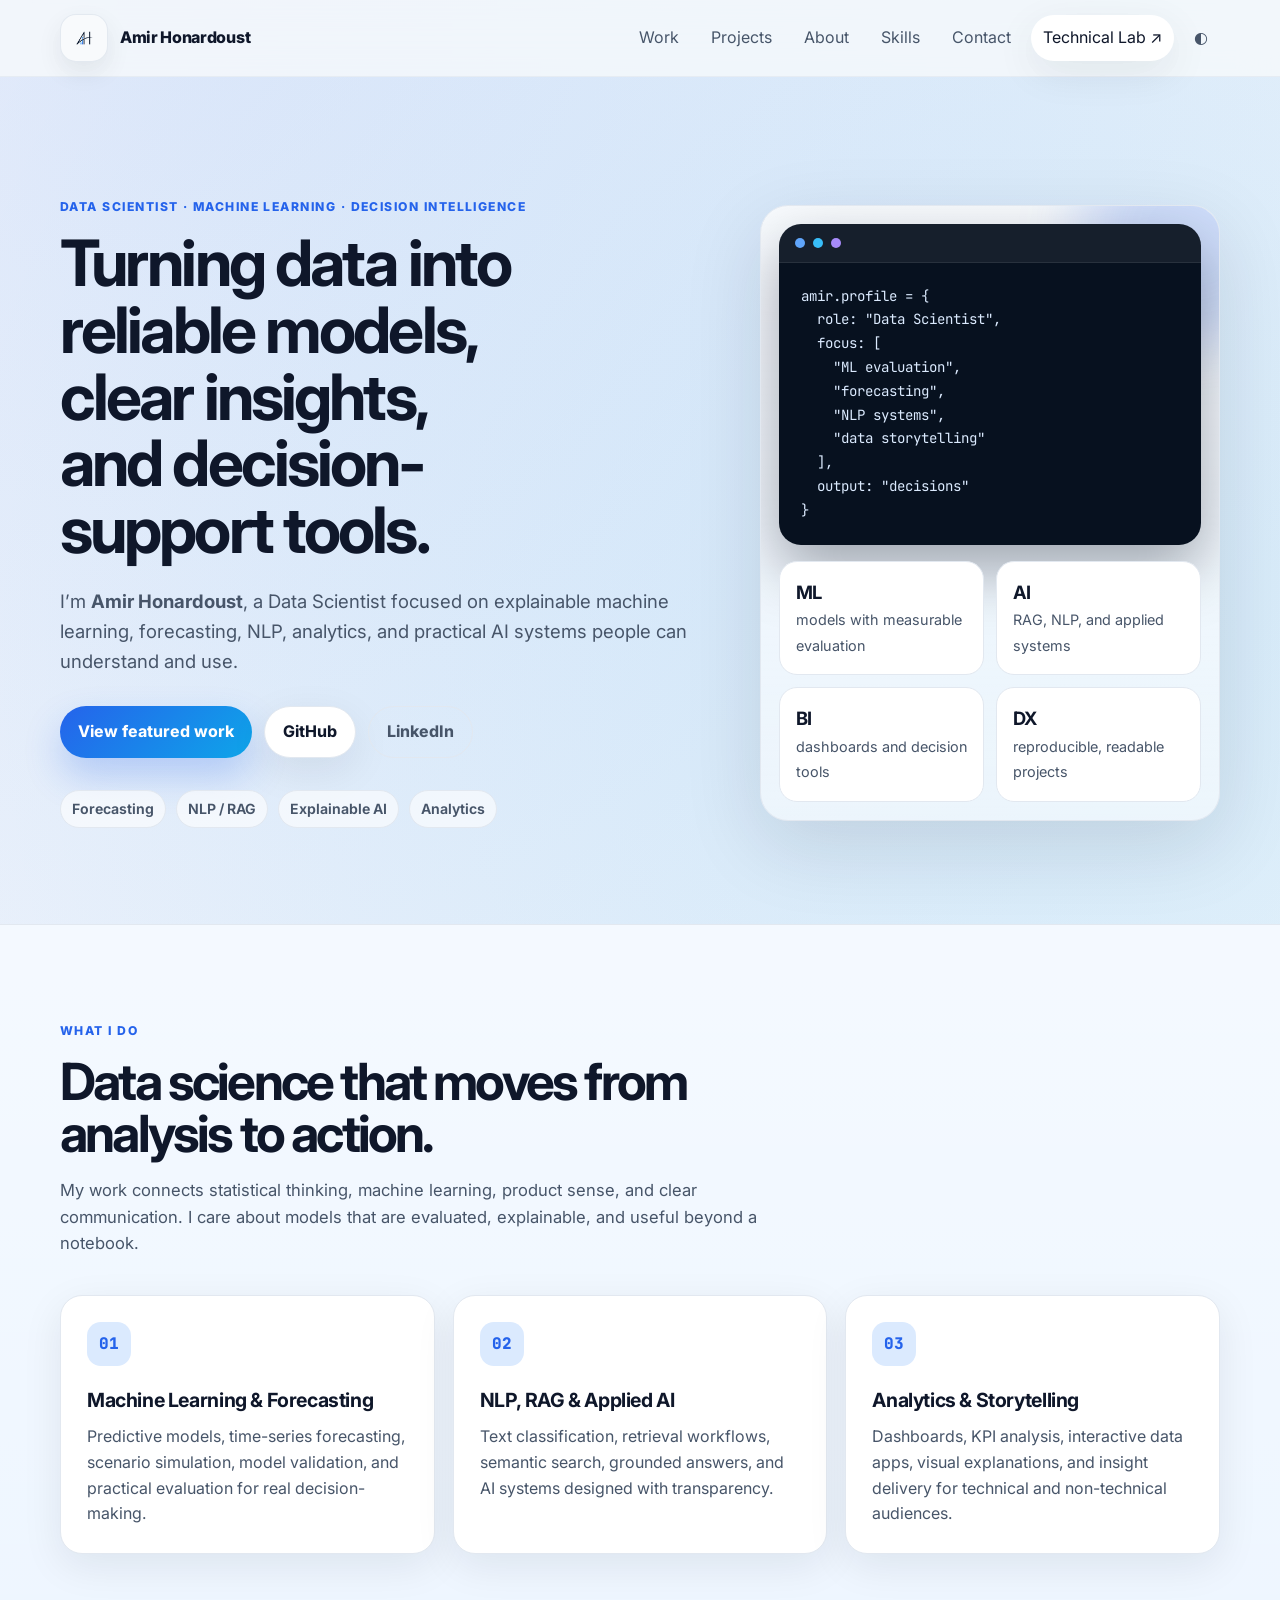
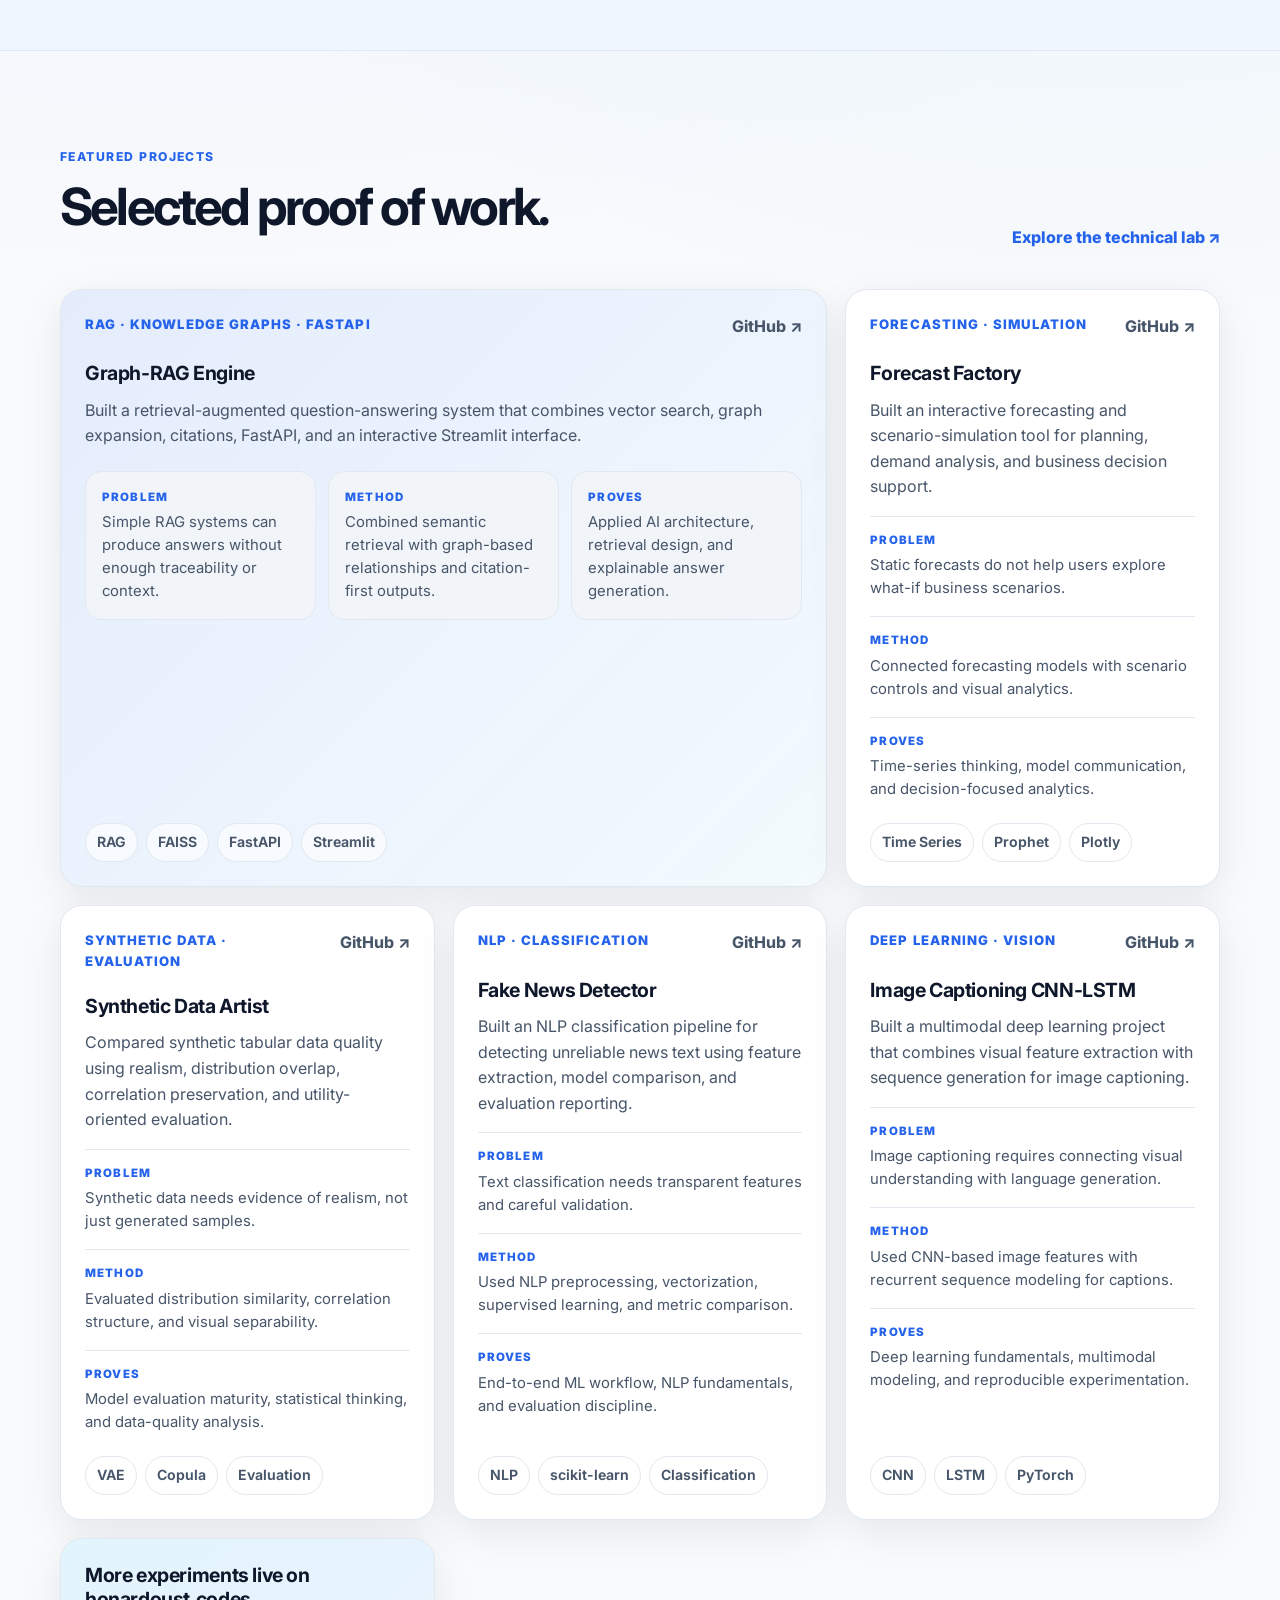
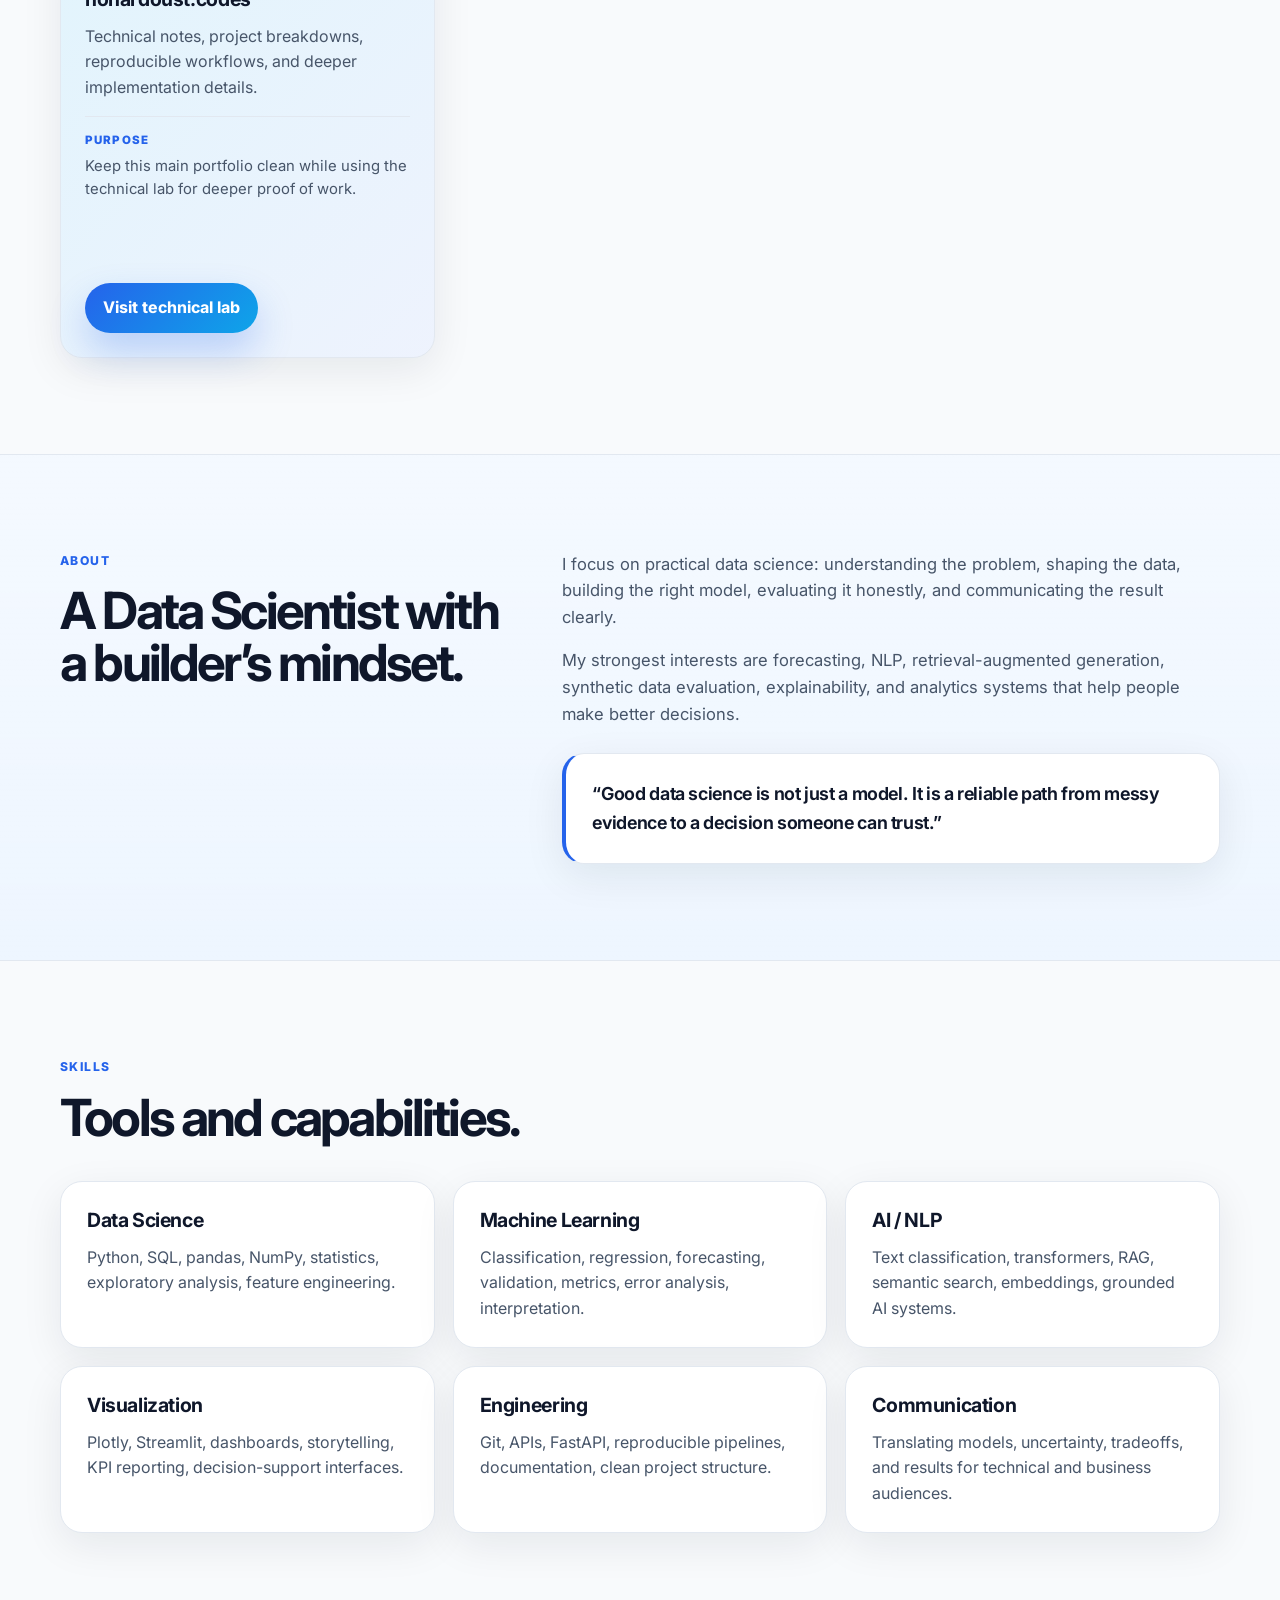
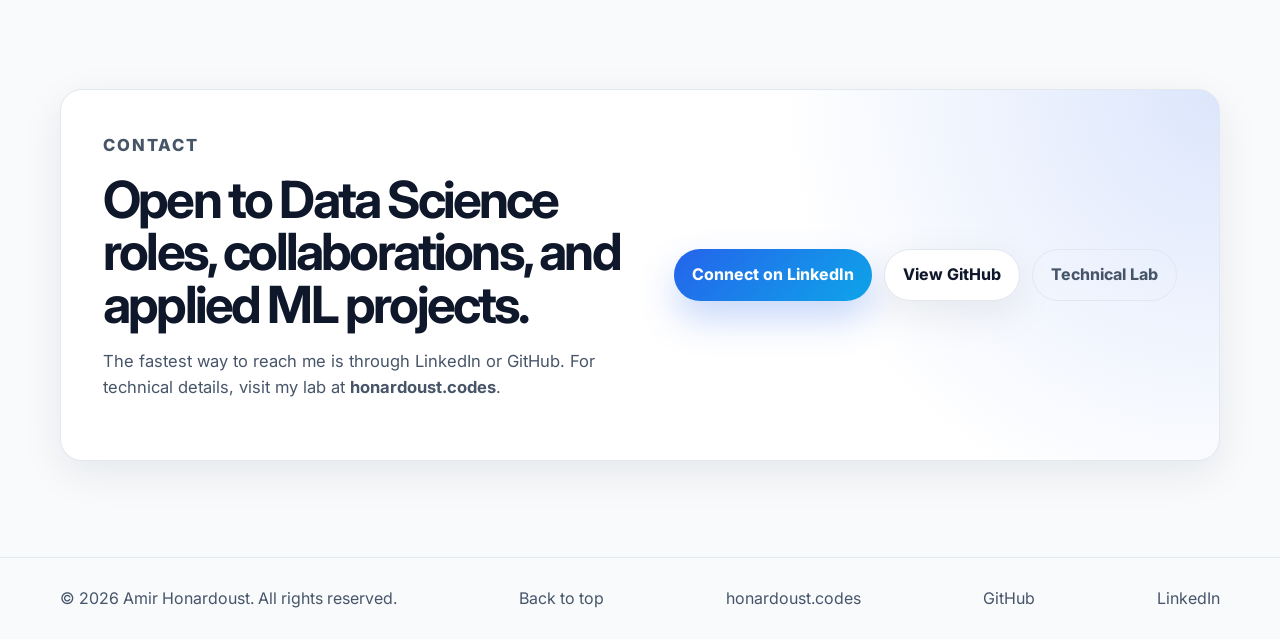
==== commit 88f854c8: "Update index.html" ====
--- a/index.html
+++ b/index.html
@@ -451,8 +451,9 @@
   <footer class="site-footer">
     <div class="container footer-grid">
       <p>© <span id="year"></span> Amir Honardoust. All rights reserved.</p>
-      <div class="footer-links">
-        <a href="#top">Back to top</a>
+        <a href="#top" class="back-to-top" onclick="window.scrollTo({ top: 0, behavior: 'smooth' }); return false;">
+          Back to top
+        </a>
         <a href="https://honardoust.codes/" target="_blank" rel="noopener">honardoust.codes</a>
         <a href="https://github.com/AmirhosseinHonardoust" target="_blank" rel="noopener">GitHub</a>
         <a href="https://www.linkedin.com/in/honardoust/" target="_blank" rel="noopener">LinkedIn</a>
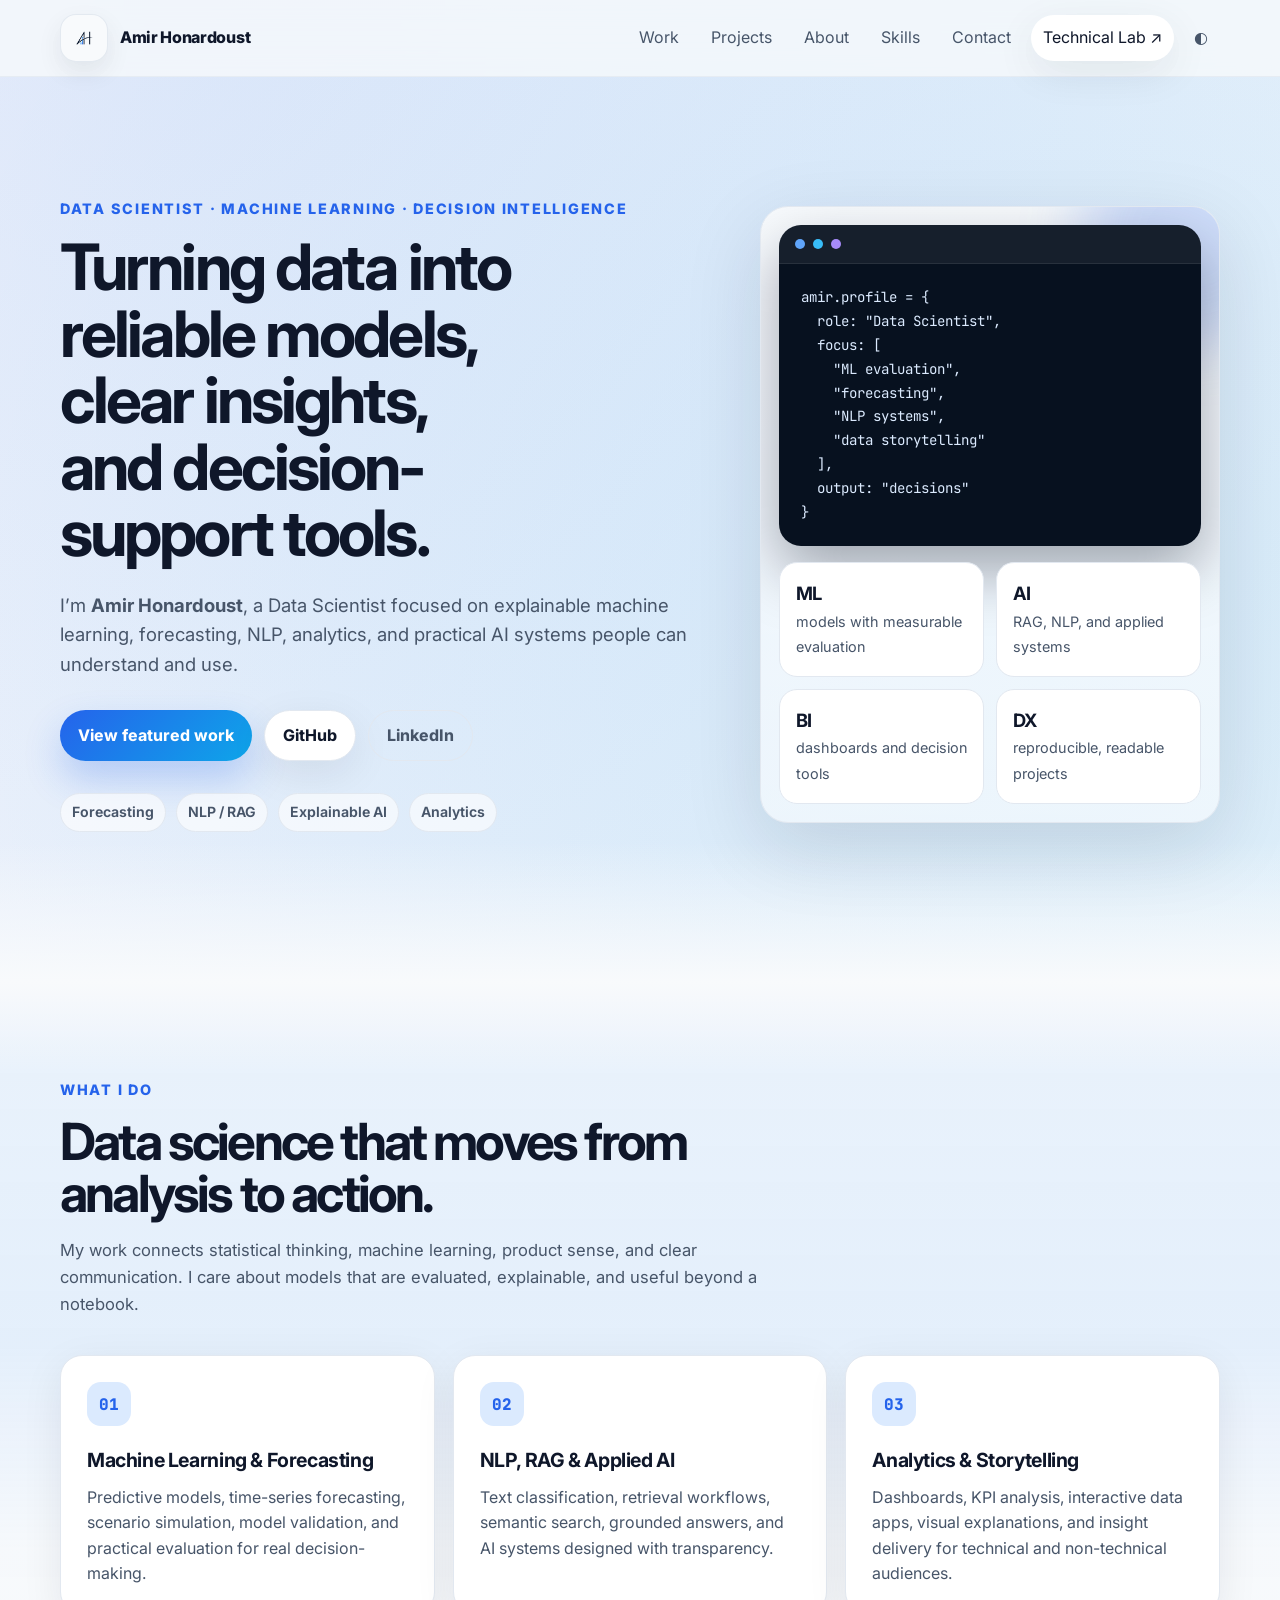
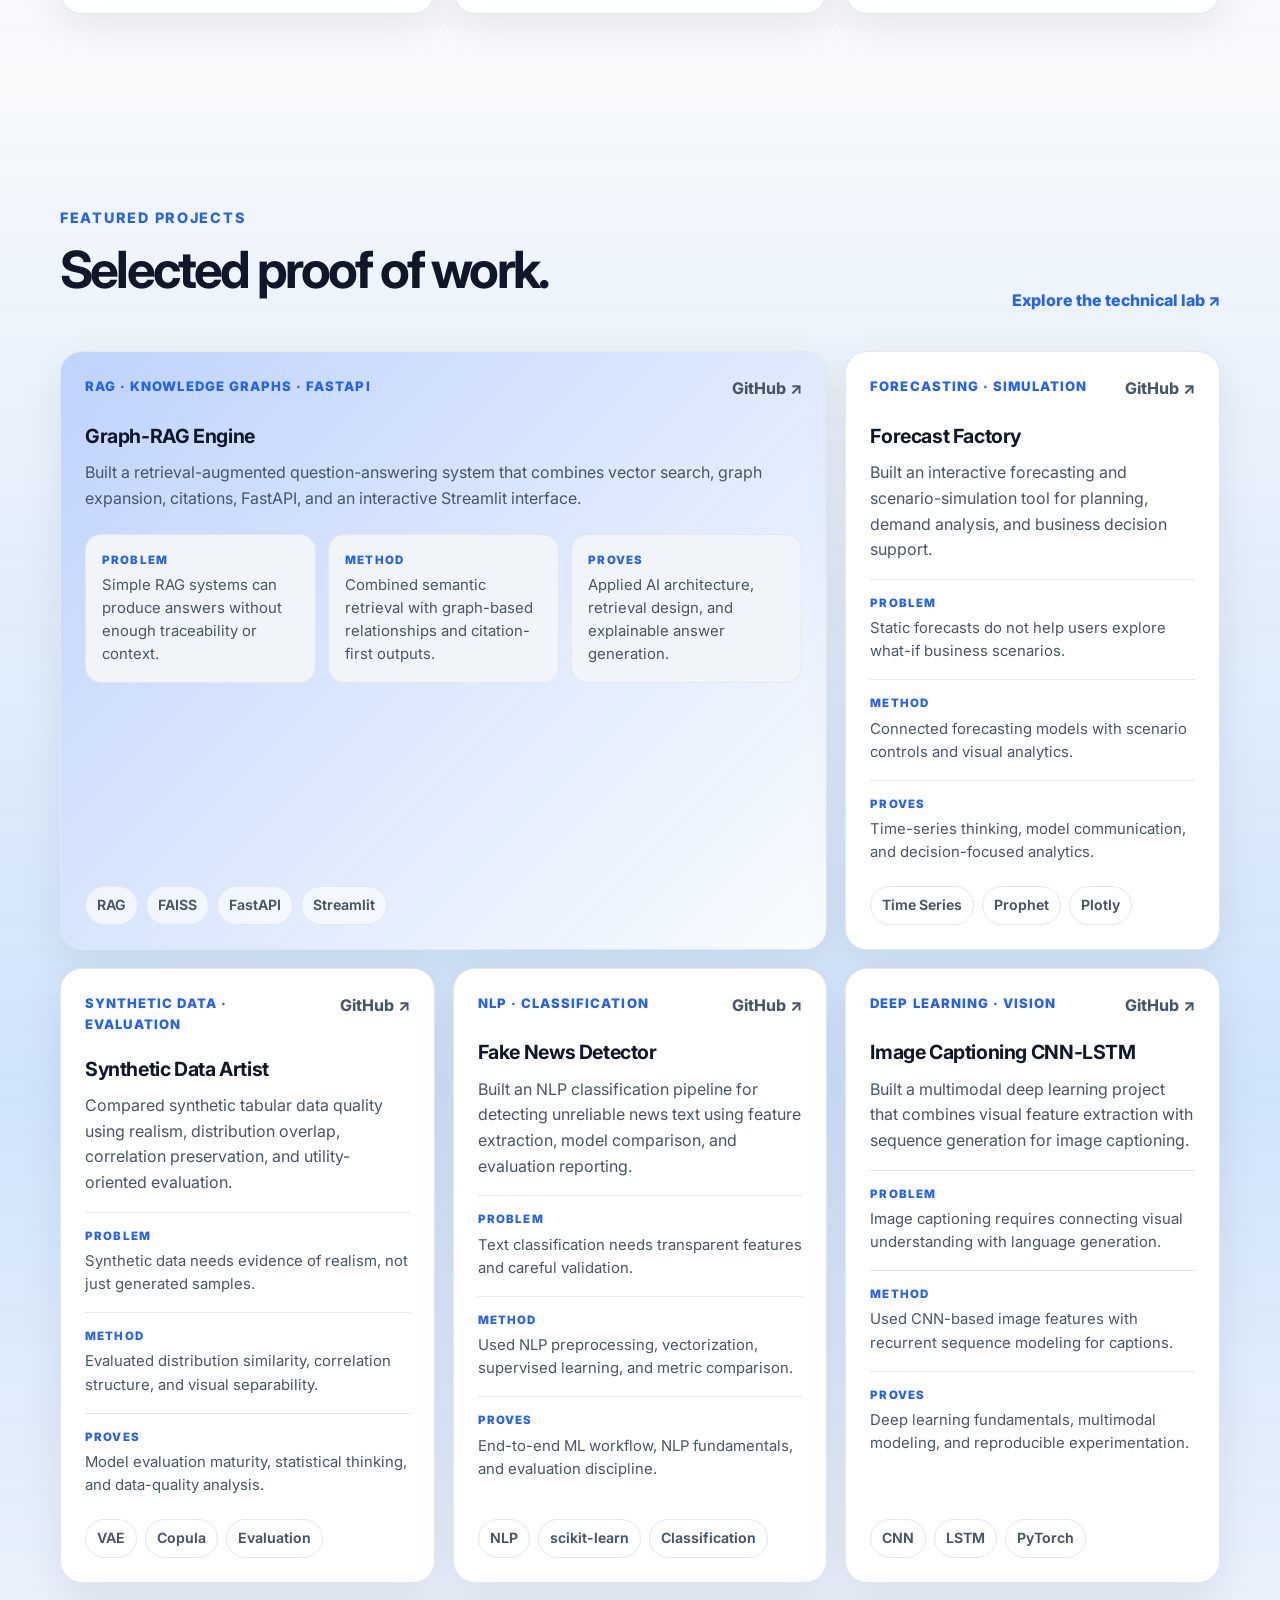
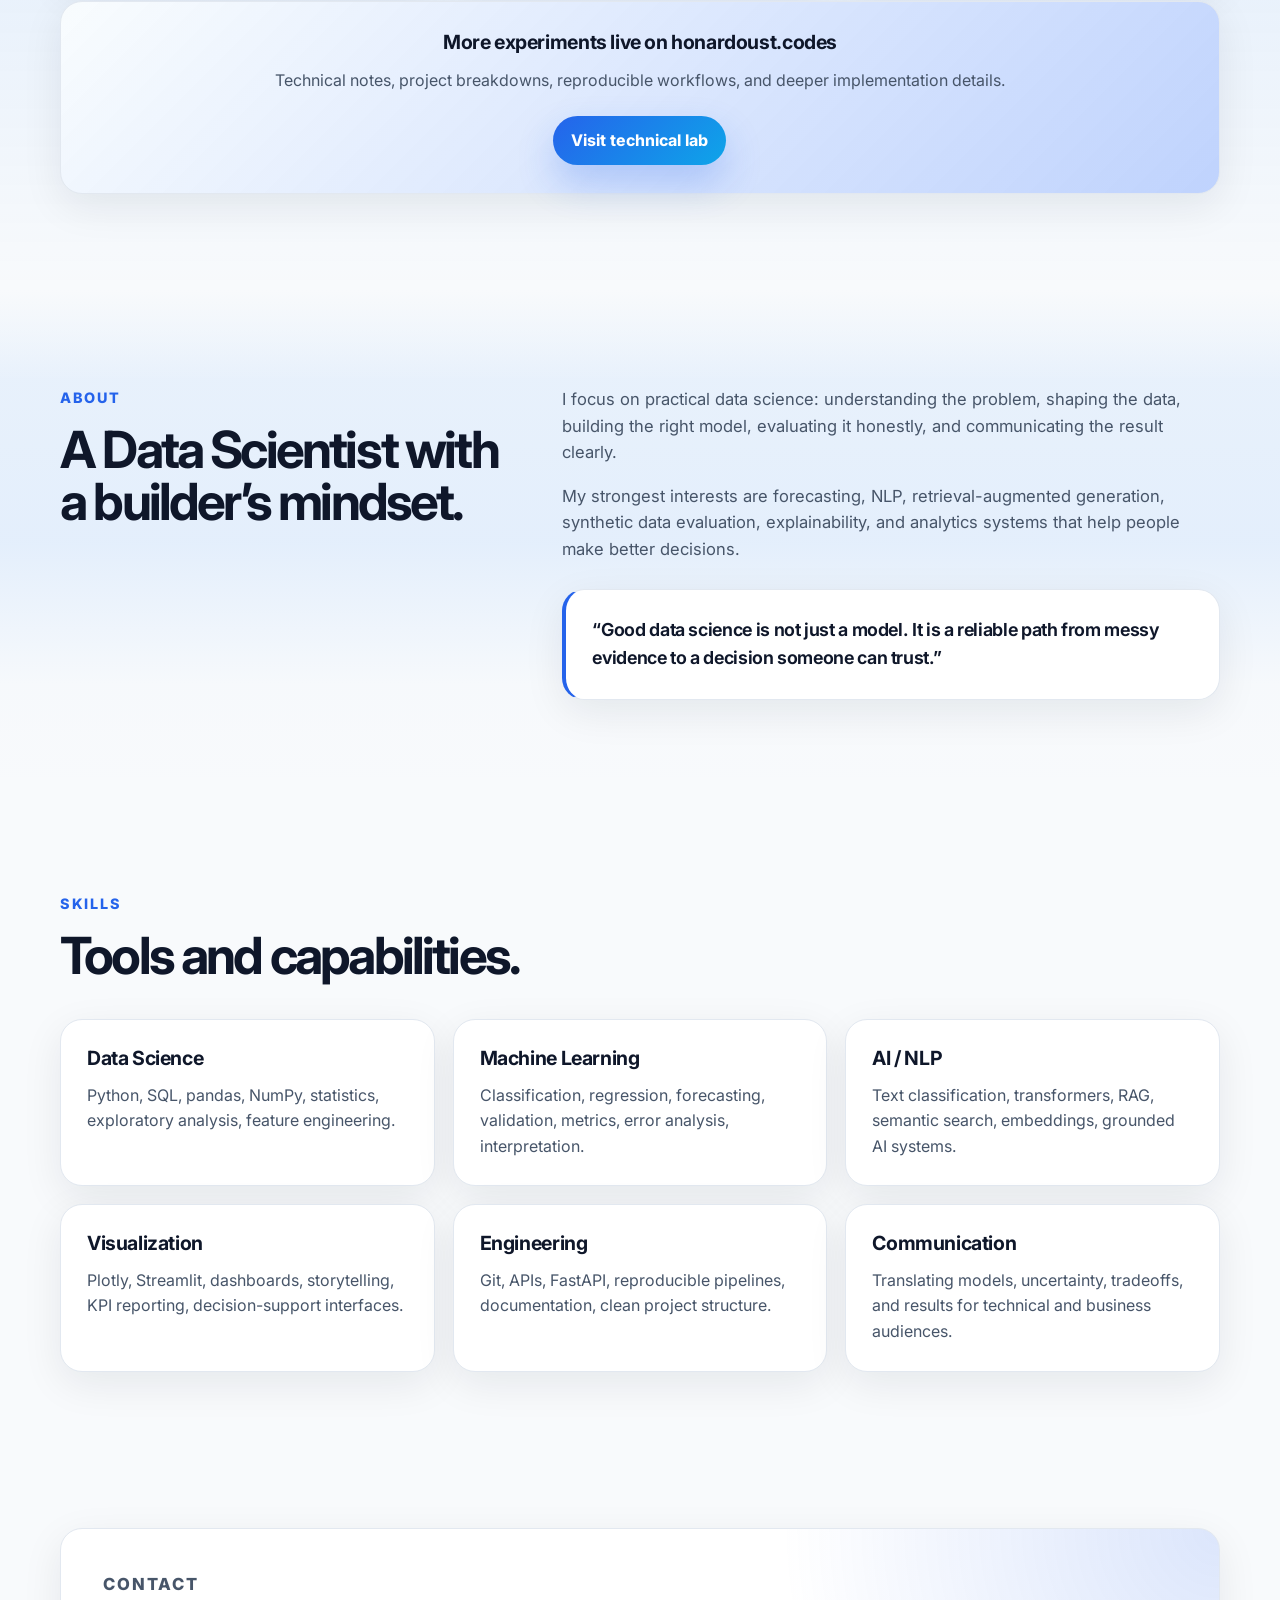
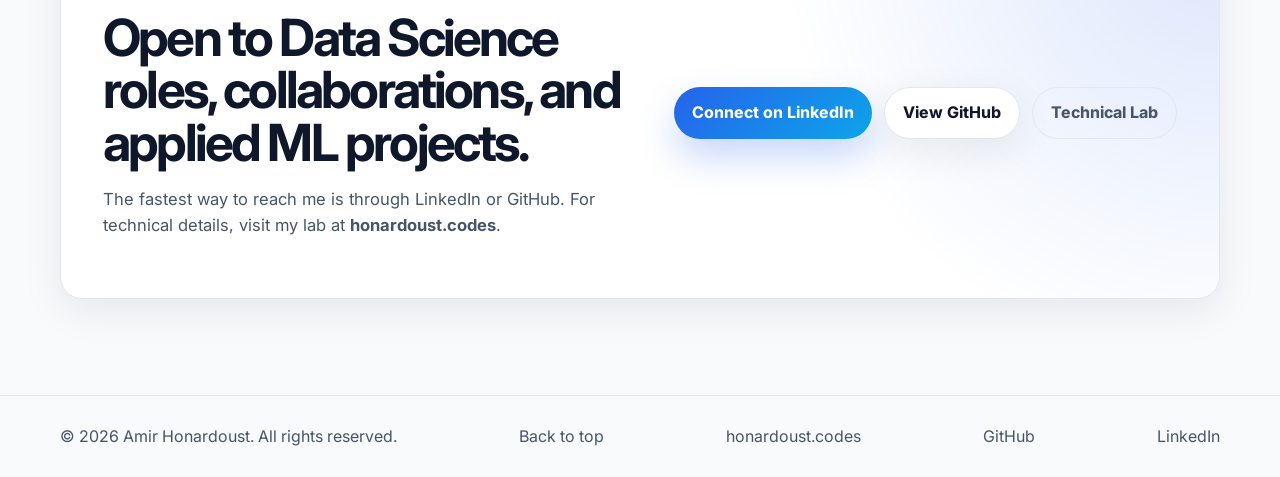
==== commit 8458752c: "Update index.html" ====
--- a/index.html
+++ b/index.html
@@ -192,7 +192,7 @@
       </div>
     </section>
 
-    <section class="section" id="projects">
+    <section class="section projects-section" id="projects">
       <div class="container">
         <div class="section-heading row-heading">
           <div>
@@ -355,10 +355,6 @@
             <p>
               Technical notes, project breakdowns, reproducible workflows, and deeper implementation details.
             </p>
-            <div class="project-meta">
-              <span>Purpose</span>
-              <p>Keep this main portfolio clean while using the technical lab for deeper proof of work.</p>
-            </div>
             <a class="btn btn-primary" href="https://honardoust.codes/" target="_blank" rel="noopener">Visit technical lab</a>
           </article>
         </div>
--- a/styles.css
+++ b/styles.css
@@ -76,10 +76,55 @@
 }
 
 .section-soft {
+  position: relative;
   background:
-    linear-gradient(180deg, rgba(255,255,255,0.38), rgba(255,255,255,0)),
-    var(--bg-soft);
-  border-block: 1px solid var(--border);
+    linear-gradient(
+      180deg,
+      rgba(96, 165, 250, 0.095) 0%,
+      rgba(96, 165, 250, 0.135) 50%,
+      rgba(96, 165, 250, 0.01) 78%,
+      transparent 100%
+    ),
+    var(--bg);
+  border-block: 0;
+}
+
+.section-soft::before,
+.section-soft::after {
+  content: "";
+  position: absolute;
+  left: 0;
+  right: 0;
+  height: 90px;
+  pointer-events: none;
+  z-index: 0;
+}
+
+.section-soft::before {
+  top: 0;
+  background: linear-gradient(180deg, var(--bg), transparent);
+}
+
+.section-soft::after {
+  bottom: 0;
+  background: linear-gradient(0deg, var(--bg), transparent);
+}
+
+.section-soft > .container {
+  position: relative;
+  z-index: 1;
+}
+
+html[data-theme="dark"] .section-soft {
+  background:
+    linear-gradient(
+      180deg,
+      rgba(96, 165, 250, 0.08) 0%,
+      rgba(96, 165, 250, 0.04) 42%,
+      rgba(96, 165, 250, 0.015) 74%,
+      transparent 100%
+    ),
+    var(--bg);
 }
 
 .skip-link {
@@ -188,6 +233,22 @@
   }
 }
 
+@media (max-width: 760px) {
+  .cta-card {
+    grid-column: auto;
+    display: flex;
+    flex-direction: column;
+    align-items: flex-start;
+  }
+
+  .cta-card .project-meta {
+    margin-top: 16px;
+  }
+
+  .cta-card .btn {
+    margin-top: auto;
+  }
+}
 
 .brand-text {
   color: var(--text);
@@ -242,7 +303,40 @@
 }
 
 .hero {
-  padding: 120px 0 96px;
+  position: relative;
+  padding: 120px 0 150px;
+  overflow: hidden;
+}
+
+.hero::after {
+  content: "";
+  position: absolute;
+  left: 0;
+  right: 0;
+  bottom: 0;
+  height: 140px;
+  pointer-events: none;
+  background: linear-gradient(
+    180deg,
+    transparent 0%,
+    rgba(248, 250, 252, 0.55) 55%,
+    var(--bg) 100%
+  );
+  z-index: 0;
+}
+
+.hero > .container {
+  position: relative;
+  z-index: 1;
+}
+
+html[data-theme="dark"] .hero::after {
+  background: linear-gradient(
+    180deg,
+    transparent 0%,
+    rgba(8, 17, 31, 0.55) 55%,
+    var(--bg) 100%
+  );
 }
 
 .hero-grid {
@@ -257,7 +351,7 @@
   font-weight: 800;
   letter-spacing: 0.12em;
   text-transform: uppercase;
-  font-size: 0.76rem;
+  font-size: 0.9rem;
   margin: 0 0 14px;
 }
 
@@ -532,12 +626,52 @@
   font-family: "JetBrains Mono", monospace;
 }
 
+.projects-section {
+  background:
+    linear-gradient(
+      180deg,
+      rgba(96, 165, 250, 0.018) 0%,
+      rgba(3, 113, 247, 0.164) 55%,
+      transparent 100%
+    ),
+    var(--bg);
+}
+
 .project-grid {
   display: grid;
   grid-template-columns: repeat(3, 1fr);
   gap: 18px;
 }
 
+.cta-card {
+  grid-column: 1 / -1;
+  min-height: 100px;
+  padding: 28px 34px;
+  display: flex;
+  flex-direction: column;
+  align-items: center;
+  justify-content: center;
+  text-align: center;
+  gap: 18px;
+  background:
+    linear-gradient(135deg, rgba(14, 165, 233, 0.10), rgba(37, 99, 235, 0.06)),
+    var(--surface);
+}
+
+.cta-card h3,
+.cta-card p {
+  margin-bottom: 0;
+}
+
+.cta-card > p {
+  max-width: 760px;
+}
+
+.cta-card .btn {
+  margin-top: 0;
+  width: fit-content;
+}
+
 .project-card {
   padding: 24px;
   min-height: 420px;
@@ -549,7 +683,7 @@
   grid-column: span 2;
   min-height: 440px;
   background:
-    linear-gradient(135deg, rgba(37, 99, 235, 0.12), rgba(14, 165, 233, 0.05)),
+    linear-gradient(135deg, rgba(8, 84, 248, 0.26), rgba(133, 204, 236, 0.05)),
     var(--surface);
 }
 
@@ -647,7 +781,7 @@
 
 .cta-card {
   background:
-    linear-gradient(135deg, rgba(14, 165, 233, 0.12), rgba(37, 99, 235, 0.08)),
+    linear-gradient(135deg, rgba(133, 204, 236, 0.05), rgba(8, 84, 248, 0.26)),
     var(--surface);
 }
 
@@ -695,6 +829,15 @@
     var(--surface);
 }
 
+.back-to-top {
+  color: var(--muted);
+  cursor: pointer;
+}
+
+.back-to-top:hover {
+  color: var(--text);
+}
+
 .site-footer {
   padding: 28px 0;
   border-top: 1px solid var(--border);
@@ -720,6 +863,33 @@
 
 .footer-links a:hover {
   color: var(--text);
+}
+
+.project-grid .cta-card {
+  grid-column: 1 / -1;
+  min-height: unset;
+  height: auto;
+  padding: 28px 32px;
+  display: flex;
+  flex-direction: column;
+  align-items: center;
+  justify-content: center;
+  gap: 14px;
+  text-align: center;
+}
+
+.project-grid .cta-card h3 {
+  margin: 0;
+}
+
+.project-grid .cta-card > p {
+  margin: 0;
+  max-width: 760px;
+}
+
+.project-grid .cta-card .btn {
+  margin-top: 8px;
+  width: fit-content;
 }
 
 @media (max-width: 960px) {
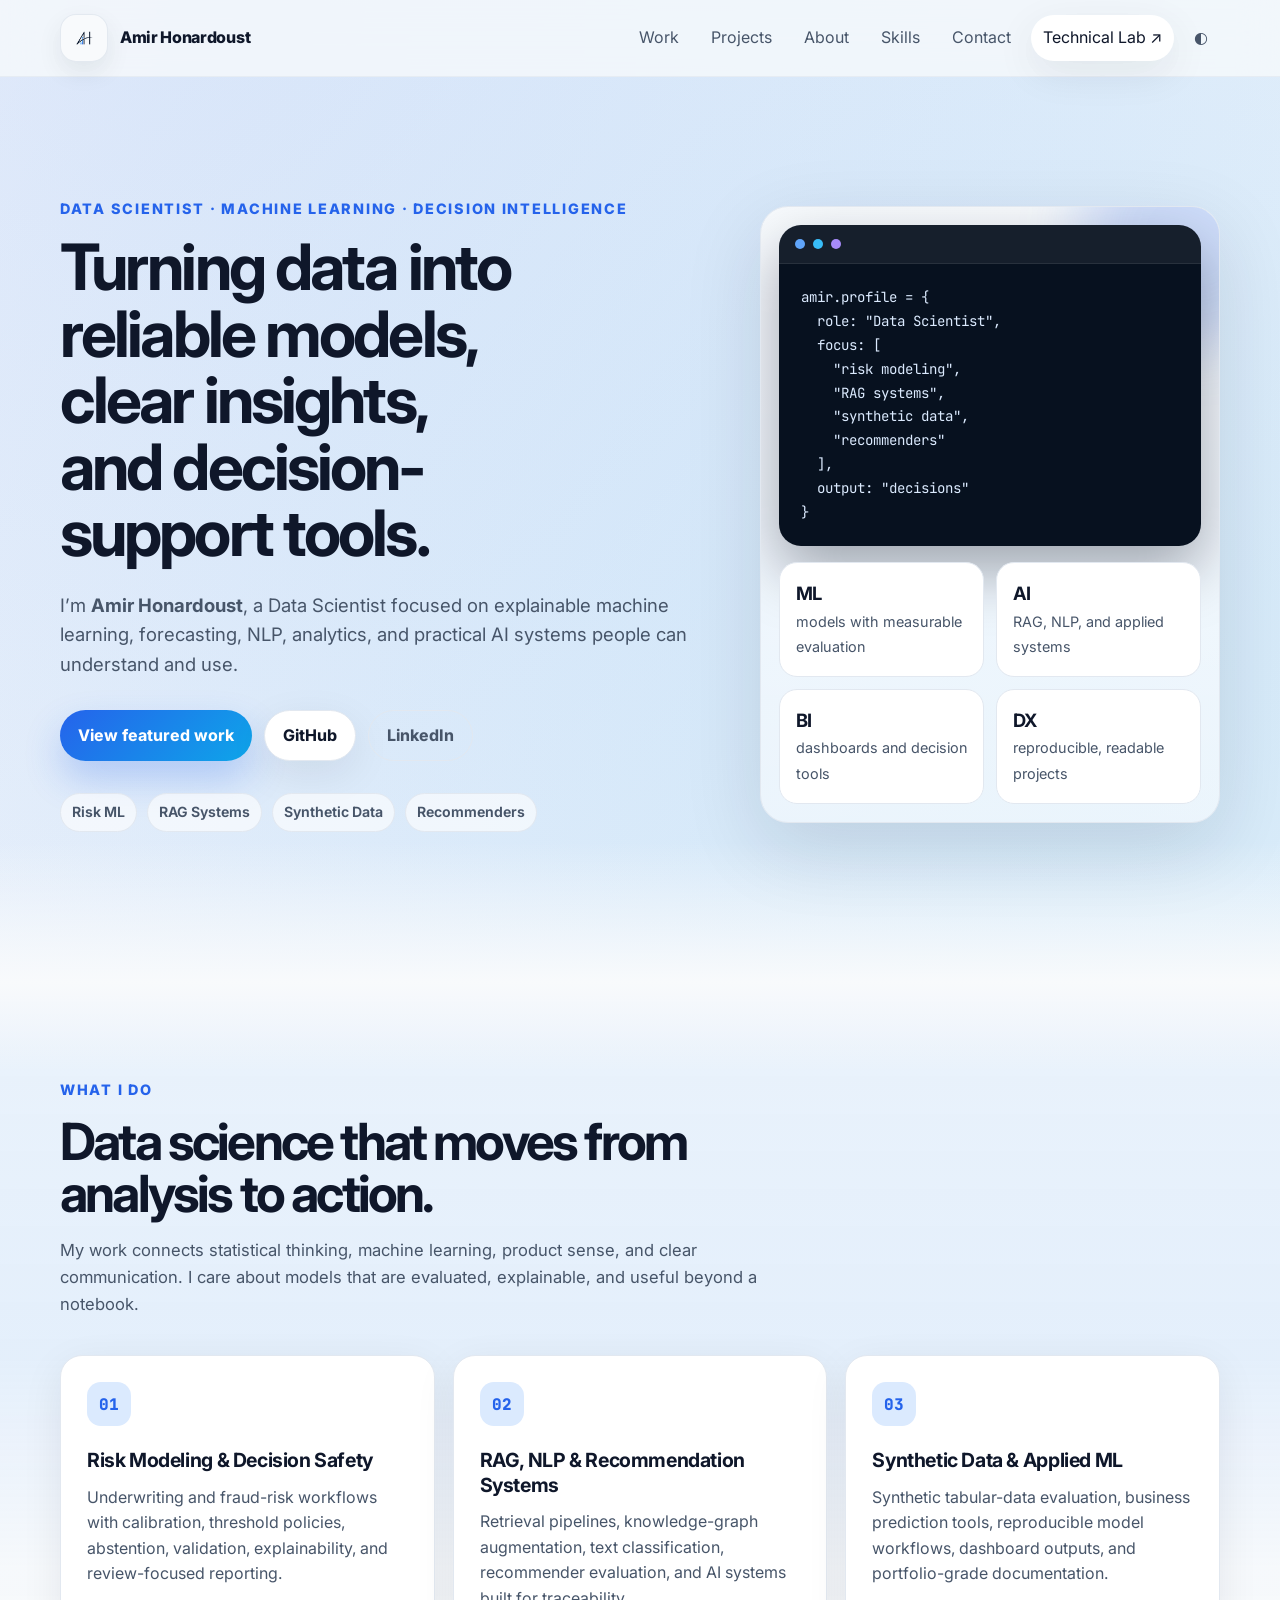
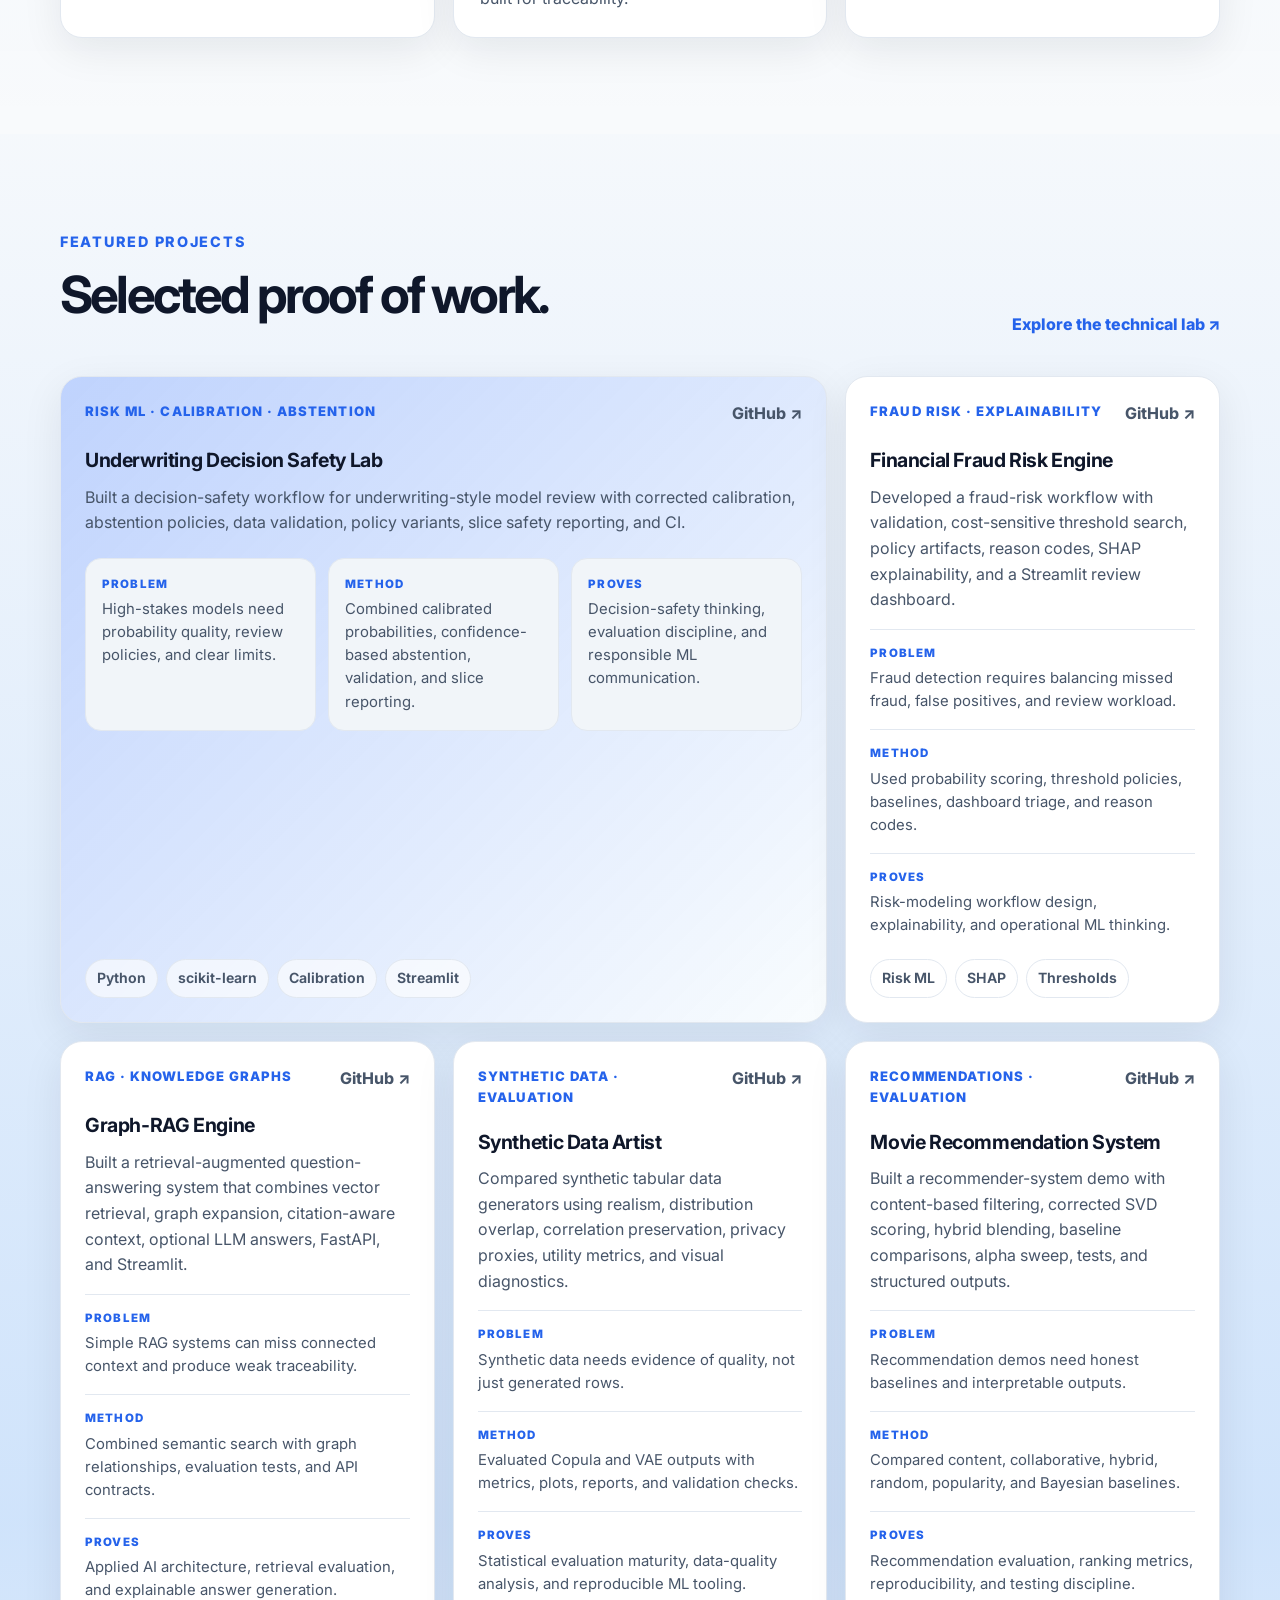
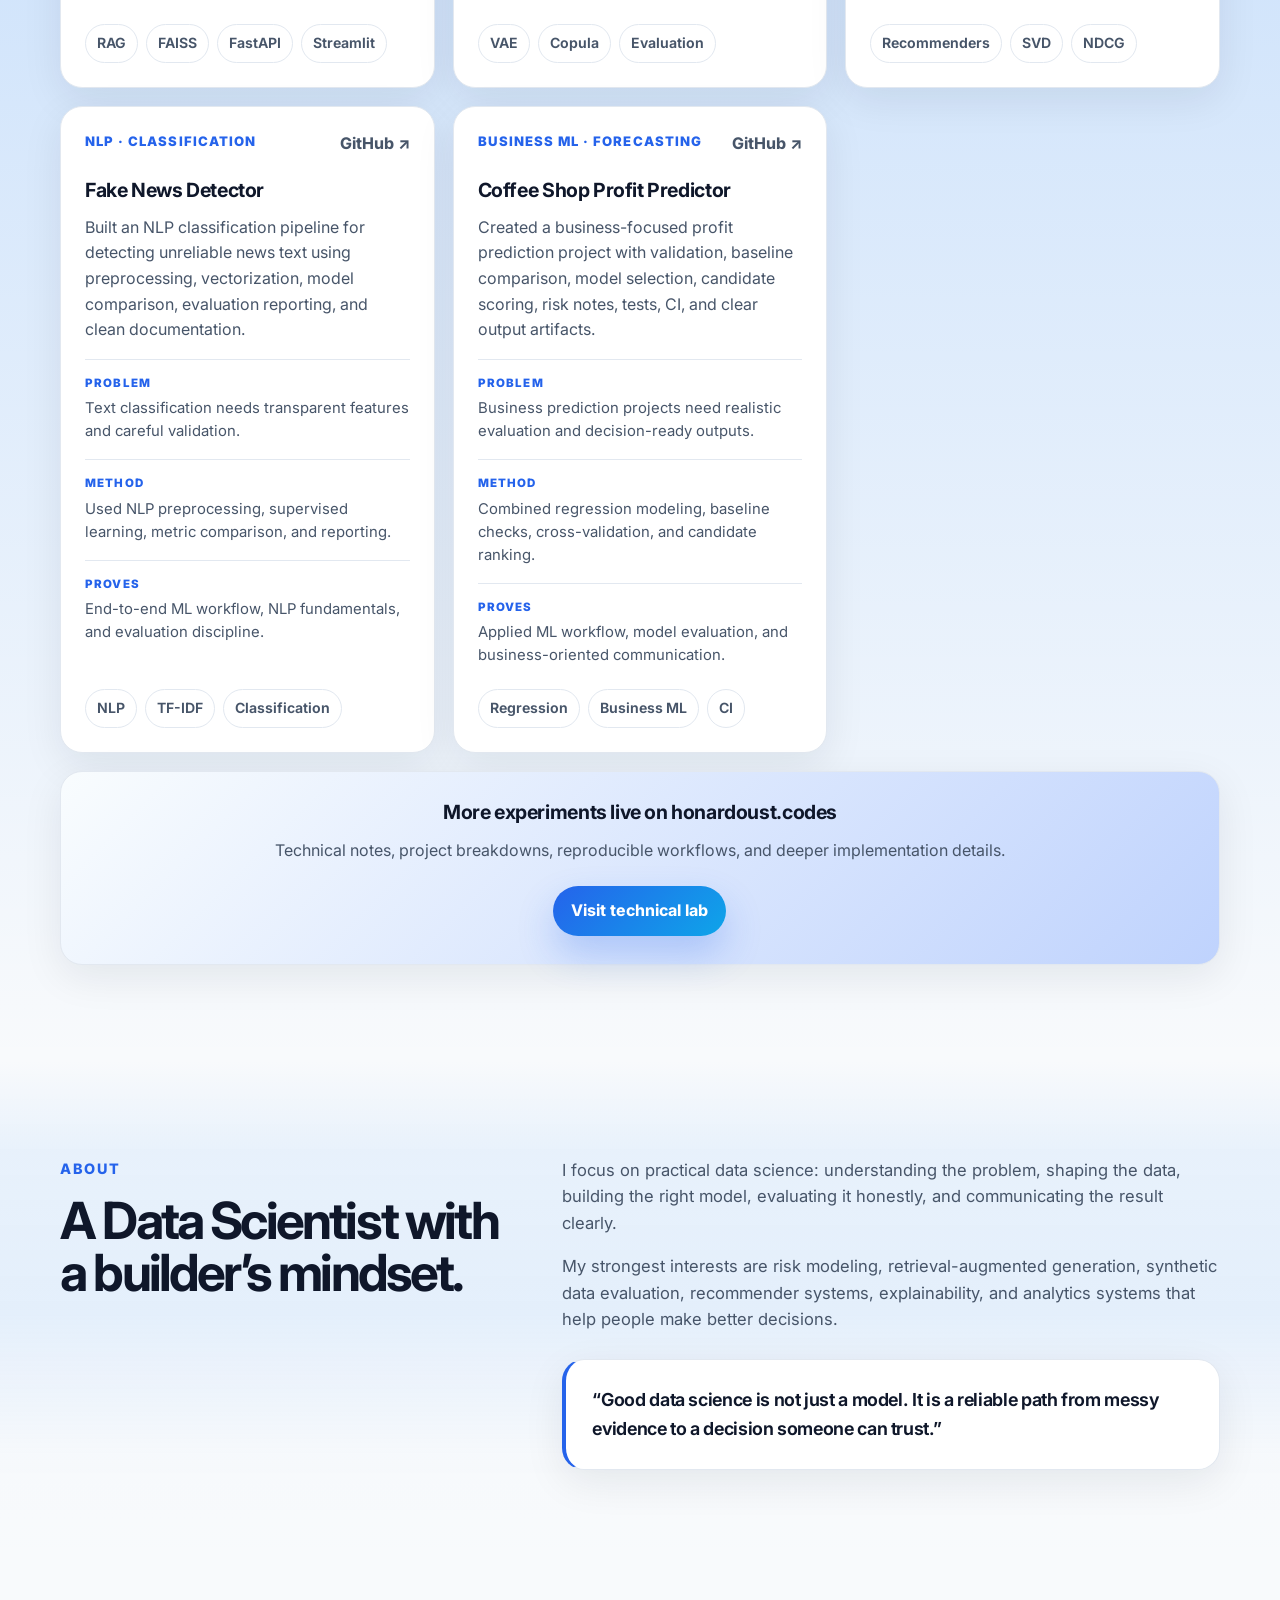
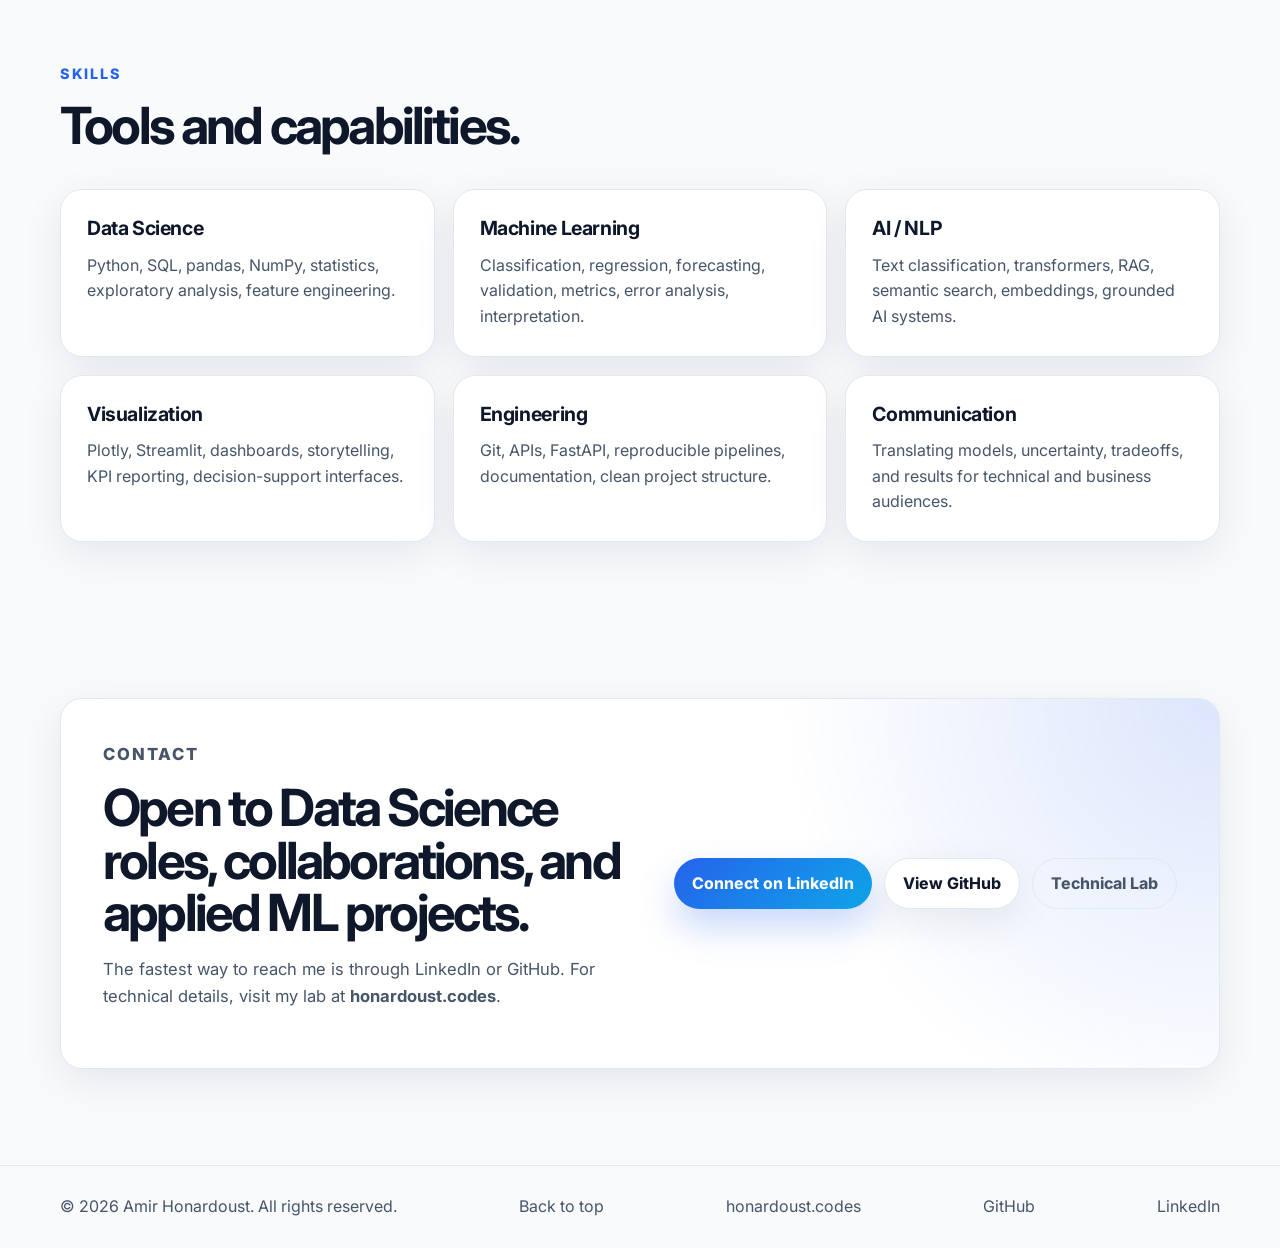
==== commit 8d128261: "Update index.html" ====
--- a/index.html
+++ b/index.html
@@ -4,7 +4,7 @@
   <meta charset="utf-8" />
   <meta name="viewport" content="width=device-width, initial-scale=1" />
   <title>Amir Honardoust | Data Scientist</title>
-  <meta name="description" content="Amir Honardoust is a Data Scientist building explainable machine learning, forecasting, NLP, analytics, and decision-support systems." />
+  <meta name="description" content="Amir Honardoust is a Data Scientist building applied ML, RAG, synthetic data, recommender systems, risk modeling, and decision-support tools." />
   <meta name="author" content="Amir Honardoust" />
   <meta name="theme-color" content="#2563eb" />
 
@@ -14,14 +14,14 @@
   <link rel="manifest" href="assets/site.webmanifest">
 
   <meta property="og:title" content="Amir Honardoust | Data Scientist" />
-  <meta property="og:description" content="Data Scientist building explainable ML systems, forecasting tools, NLP pipelines, and analytics products that turn data into decisions." />
+  <meta property="og:description" content="Data Scientist building applied ML systems, RAG workflows, risk models, recommender systems, and analytics products that turn data into decisions." />
   <meta property="og:type" content="website" />
   <meta property="og:url" content="https://honardoust.me/" />
   <meta property="og:image" content="https://honardoust.me/assets/og-image.png" />
 
   <meta name="twitter:card" content="summary_large_image" />
   <meta name="twitter:title" content="Amir Honardoust | Data Scientist" />
-  <meta name="twitter:description" content="Data Scientist building explainable ML and decision-support systems." />
+  <meta name="twitter:description" content="Data Scientist building applied ML, RAG, risk, and decision-support systems." />
 
   <link rel="preconnect" href="https://fonts.googleapis.com" />
   <link rel="preconnect" href="https://fonts.gstatic.com" crossorigin />
@@ -43,8 +43,11 @@
     "knowsAbout": [
       "Data Science",
       "Machine Learning",
-      "Forecasting",
+      "Risk Modeling",
       "Natural Language Processing",
+      "Retrieval-Augmented Generation",
+      "Synthetic Data",
+      "Recommender Systems",
       "Explainable AI",
       "Analytics",
       "Python",
@@ -103,10 +106,10 @@
           </div>
 
           <div class="signal-row" aria-label="Professional focus areas">
-            <span>Forecasting</span>
-            <span>NLP / RAG</span>
-            <span>Explainable AI</span>
-            <span>Analytics</span>
+            <span>Risk ML</span>
+            <span>RAG Systems</span>
+            <span>Synthetic Data</span>
+            <span>Recommenders</span>
           </div>
         </div>
 
@@ -119,10 +122,10 @@
             <pre><code>amir.profile = {
   role: "Data Scientist",
   focus: [
-    "ML evaluation",
-    "forecasting",
-    "NLP systems",
-    "data storytelling"
+    "risk modeling",
+    "RAG systems",
+    "synthetic data",
+    "recommenders"
   ],
   output: "decisions"
 }</code></pre>
@@ -164,28 +167,28 @@
         <div class="work-grid">
           <article class="work-card">
             <div class="icon-box">01</div>
-            <h3>Machine Learning & Forecasting</h3>
-            <p>
-              Predictive models, time-series forecasting, scenario simulation, model validation,
-              and practical evaluation for real decision-making.
+            <h3>Risk Modeling & Decision Safety</h3>
+            <p>
+              Underwriting and fraud-risk workflows with calibration, threshold policies,
+              abstention, validation, explainability, and review-focused reporting.
             </p>
           </article>
 
           <article class="work-card">
             <div class="icon-box">02</div>
-            <h3>NLP, RAG & Applied AI</h3>
-            <p>
-              Text classification, retrieval workflows, semantic search, grounded answers,
-              and AI systems designed with transparency.
+            <h3>RAG, NLP & Recommendation Systems</h3>
+            <p>
+              Retrieval pipelines, knowledge-graph augmentation, text classification,
+              recommender evaluation, and AI systems built for traceability.
             </p>
           </article>
 
           <article class="work-card">
             <div class="icon-box">03</div>
-            <h3>Analytics & Storytelling</h3>
-            <p>
-              Dashboards, KPI analysis, interactive data apps, visual explanations,
-              and insight delivery for technical and non-technical audiences.
+            <h3>Synthetic Data & Applied ML</h3>
+            <p>
+              Synthetic tabular-data evaluation, business prediction tools, reproducible
+              model workflows, dashboard outputs, and portfolio-grade documentation.
             </p>
           </article>
         </div>
@@ -205,61 +208,90 @@
         <div class="project-grid">
           <article class="project-card featured">
             <div class="project-top">
-              <p class="project-kicker">RAG · Knowledge Graphs · FastAPI</p>
-              <a href="https://github.com/AmirhosseinHonardoust/Graph-RAG-Engine" target="_blank" rel="noopener">GitHub ↗</a>
-            </div>
-            <h3>Graph-RAG Engine</h3>
-            <p>
-              Built a retrieval-augmented question-answering system that combines vector search,
-              graph expansion, citations, FastAPI, and an interactive Streamlit interface.
+              <p class="project-kicker">Risk ML · Calibration · Abstention</p>
+              <a href="https://github.com/AmirhosseinHonardoust/Underwriting-Decision-Safety-Lab" target="_blank" rel="noopener">GitHub ↗</a>
+            </div>
+            <h3>Underwriting Decision Safety Lab</h3>
+            <p>
+              Built a decision-safety workflow for underwriting-style model review with corrected calibration,
+              abstention policies, data validation, policy variants, slice safety reporting, and CI.
             </p>
 
             <div class="project-meta-grid">
               <div class="project-meta">
                 <span>Problem</span>
-                <p>Simple RAG systems can produce answers without enough traceability or context.</p>
+                <p>High-stakes models need probability quality, review policies, and clear limits.</p>
               </div>
               <div class="project-meta">
                 <span>Method</span>
-                <p>Combined semantic retrieval with graph-based relationships and citation-first outputs.</p>
+                <p>Combined calibrated probabilities, confidence-based abstention, validation, and slice reporting.</p>
               </div>
               <div class="project-meta">
                 <span>Proves</span>
-                <p>Applied AI architecture, retrieval design, and explainable answer generation.</p>
+                <p>Decision-safety thinking, evaluation discipline, and responsible ML communication.</p>
               </div>
             </div>
 
             <div class="tag-row">
+              <span>Python</span><span>scikit-learn</span><span>Calibration</span><span>Streamlit</span>
+            </div>
+          </article>
+
+          <article class="project-card">
+            <div class="project-top">
+              <p class="project-kicker">Fraud Risk · Explainability</p>
+              <a href="https://github.com/AmirhosseinHonardoust/Financial-Fraud-Risk-Engine" target="_blank" rel="noopener">GitHub ↗</a>
+            </div>
+            <h3>Financial Fraud Risk Engine</h3>
+            <p>
+              Developed a fraud-risk workflow with validation, cost-sensitive threshold search,
+              policy artifacts, reason codes, SHAP explainability, and a Streamlit review dashboard.
+            </p>
+
+            <div class="project-meta">
+              <span>Problem</span>
+              <p>Fraud detection requires balancing missed fraud, false positives, and review workload.</p>
+            </div>
+            <div class="project-meta">
+              <span>Method</span>
+              <p>Used probability scoring, threshold policies, baselines, dashboard triage, and reason codes.</p>
+            </div>
+            <div class="project-meta">
+              <span>Proves</span>
+              <p>Risk-modeling workflow design, explainability, and operational ML thinking.</p>
+            </div>
+
+            <div class="tag-row">
+              <span>Risk ML</span><span>SHAP</span><span>Thresholds</span>
+            </div>
+          </article>
+
+          <article class="project-card">
+            <div class="project-top">
+              <p class="project-kicker">RAG · Knowledge Graphs</p>
+              <a href="https://github.com/AmirhosseinHonardoust/Graph-RAG-Engine" target="_blank" rel="noopener">GitHub ↗</a>
+            </div>
+            <h3>Graph-RAG Engine</h3>
+            <p>
+              Built a retrieval-augmented question-answering system that combines vector retrieval,
+              graph expansion, citation-aware context, optional LLM answers, FastAPI, and Streamlit.
+            </p>
+
+            <div class="project-meta">
+              <span>Problem</span>
+              <p>Simple RAG systems can miss connected context and produce weak traceability.</p>
+            </div>
+            <div class="project-meta">
+              <span>Method</span>
+              <p>Combined semantic search with graph relationships, evaluation tests, and API contracts.</p>
+            </div>
+            <div class="project-meta">
+              <span>Proves</span>
+              <p>Applied AI architecture, retrieval evaluation, and explainable answer generation.</p>
+            </div>
+
+            <div class="tag-row">
               <span>RAG</span><span>FAISS</span><span>FastAPI</span><span>Streamlit</span>
-            </div>
-          </article>
-
-          <article class="project-card">
-            <div class="project-top">
-              <p class="project-kicker">Forecasting · Simulation</p>
-              <a href="https://github.com/AmirhosseinHonardoust/Forecast-Factory" target="_blank" rel="noopener">GitHub ↗</a>
-            </div>
-            <h3>Forecast Factory</h3>
-            <p>
-              Built an interactive forecasting and scenario-simulation tool for planning,
-              demand analysis, and business decision support.
-            </p>
-
-            <div class="project-meta">
-              <span>Problem</span>
-              <p>Static forecasts do not help users explore what-if business scenarios.</p>
-            </div>
-            <div class="project-meta">
-              <span>Method</span>
-              <p>Connected forecasting models with scenario controls and visual analytics.</p>
-            </div>
-            <div class="project-meta">
-              <span>Proves</span>
-              <p>Time-series thinking, model communication, and decision-focused analytics.</p>
-            </div>
-
-            <div class="tag-row">
-              <span>Time Series</span><span>Prophet</span><span>Plotly</span>
             </div>
           </article>
 
@@ -270,25 +302,54 @@
             </div>
             <h3>Synthetic Data Artist</h3>
             <p>
-              Compared synthetic tabular data quality using realism, distribution overlap,
-              correlation preservation, and utility-oriented evaluation.
+              Compared synthetic tabular data generators using realism, distribution overlap,
+              correlation preservation, privacy proxies, utility metrics, and visual diagnostics.
             </p>
 
             <div class="project-meta">
               <span>Problem</span>
-              <p>Synthetic data needs evidence of realism, not just generated samples.</p>
+              <p>Synthetic data needs evidence of quality, not just generated rows.</p>
             </div>
             <div class="project-meta">
               <span>Method</span>
-              <p>Evaluated distribution similarity, correlation structure, and visual separability.</p>
+              <p>Evaluated Copula and VAE outputs with metrics, plots, reports, and validation checks.</p>
             </div>
             <div class="project-meta">
               <span>Proves</span>
-              <p>Model evaluation maturity, statistical thinking, and data-quality analysis.</p>
+              <p>Statistical evaluation maturity, data-quality analysis, and reproducible ML tooling.</p>
             </div>
 
             <div class="tag-row">
               <span>VAE</span><span>Copula</span><span>Evaluation</span>
+            </div>
+          </article>
+
+          <article class="project-card">
+            <div class="project-top">
+              <p class="project-kicker">Recommendations · Evaluation</p>
+              <a href="https://github.com/AmirhosseinHonardoust/Movie-Recommendation-System" target="_blank" rel="noopener">GitHub ↗</a>
+            </div>
+            <h3>Movie Recommendation System</h3>
+            <p>
+              Built a recommender-system demo with content-based filtering, corrected SVD scoring,
+              hybrid blending, baseline comparisons, alpha sweep, tests, and structured outputs.
+            </p>
+
+            <div class="project-meta">
+              <span>Problem</span>
+              <p>Recommendation demos need honest baselines and interpretable outputs.</p>
+            </div>
+            <div class="project-meta">
+              <span>Method</span>
+              <p>Compared content, collaborative, hybrid, random, popularity, and Bayesian baselines.</p>
+            </div>
+            <div class="project-meta">
+              <span>Proves</span>
+              <p>Recommendation evaluation, ranking metrics, reproducibility, and testing discipline.</p>
+            </div>
+
+            <div class="tag-row">
+              <span>Recommenders</span><span>SVD</span><span>NDCG</span>
             </div>
           </article>
 
@@ -299,8 +360,8 @@
             </div>
             <h3>Fake News Detector</h3>
             <p>
-              Built an NLP classification pipeline for detecting unreliable news text using
-              feature extraction, model comparison, and evaluation reporting.
+              Built an NLP classification pipeline for detecting unreliable news text using preprocessing,
+              vectorization, model comparison, evaluation reporting, and clean documentation.
             </p>
 
             <div class="project-meta">
@@ -309,7 +370,7 @@
             </div>
             <div class="project-meta">
               <span>Method</span>
-              <p>Used NLP preprocessing, vectorization, supervised learning, and metric comparison.</p>
+              <p>Used NLP preprocessing, supervised learning, metric comparison, and reporting.</p>
             </div>
             <div class="project-meta">
               <span>Proves</span>
@@ -317,36 +378,36 @@
             </div>
 
             <div class="tag-row">
-              <span>NLP</span><span>scikit-learn</span><span>Classification</span>
+              <span>NLP</span><span>TF-IDF</span><span>Classification</span>
             </div>
           </article>
 
           <article class="project-card">
             <div class="project-top">
-              <p class="project-kicker">Deep Learning · Vision</p>
-              <a href="https://github.com/AmirhosseinHonardoust/Image-Captioning-CNN-LSTM" target="_blank" rel="noopener">GitHub ↗</a>
-            </div>
-            <h3>Image Captioning CNN-LSTM</h3>
-            <p>
-              Built a multimodal deep learning project that combines visual feature extraction
-              with sequence generation for image captioning.
+              <p class="project-kicker">Business ML · Forecasting</p>
+              <a href="https://github.com/AmirhosseinHonardoust/Coffee-Shop-Profit-Predictor" target="_blank" rel="noopener">GitHub ↗</a>
+            </div>
+            <h3>Coffee Shop Profit Predictor</h3>
+            <p>
+              Created a business-focused profit prediction project with validation, baseline comparison,
+              model selection, candidate scoring, risk notes, tests, CI, and clear output artifacts.
             </p>
 
             <div class="project-meta">
               <span>Problem</span>
-              <p>Image captioning requires connecting visual understanding with language generation.</p>
+              <p>Business prediction projects need realistic evaluation and decision-ready outputs.</p>
             </div>
             <div class="project-meta">
               <span>Method</span>
-              <p>Used CNN-based image features with recurrent sequence modeling for captions.</p>
+              <p>Combined regression modeling, baseline checks, cross-validation, and candidate ranking.</p>
             </div>
             <div class="project-meta">
               <span>Proves</span>
-              <p>Deep learning fundamentals, multimodal modeling, and reproducible experimentation.</p>
-            </div>
-
-            <div class="tag-row">
-              <span>CNN</span><span>LSTM</span><span>PyTorch</span>
+              <p>Applied ML workflow, model evaluation, and business-oriented communication.</p>
+            </div>
+
+            <div class="tag-row">
+              <span>Regression</span><span>Business ML</span><span>CI</span>
             </div>
           </article>
 
@@ -374,8 +435,8 @@
             building the right model, evaluating it honestly, and communicating the result clearly.
           </p>
           <p>
-            My strongest interests are forecasting, NLP, retrieval-augmented generation,
-            synthetic data evaluation, explainability, and analytics systems that help people make better decisions.
+            My strongest interests are risk modeling, retrieval-augmented generation,
+            synthetic data evaluation, recommender systems, explainability, and analytics systems that help people make better decisions.
           </p>
 
           <div class="quote-card">
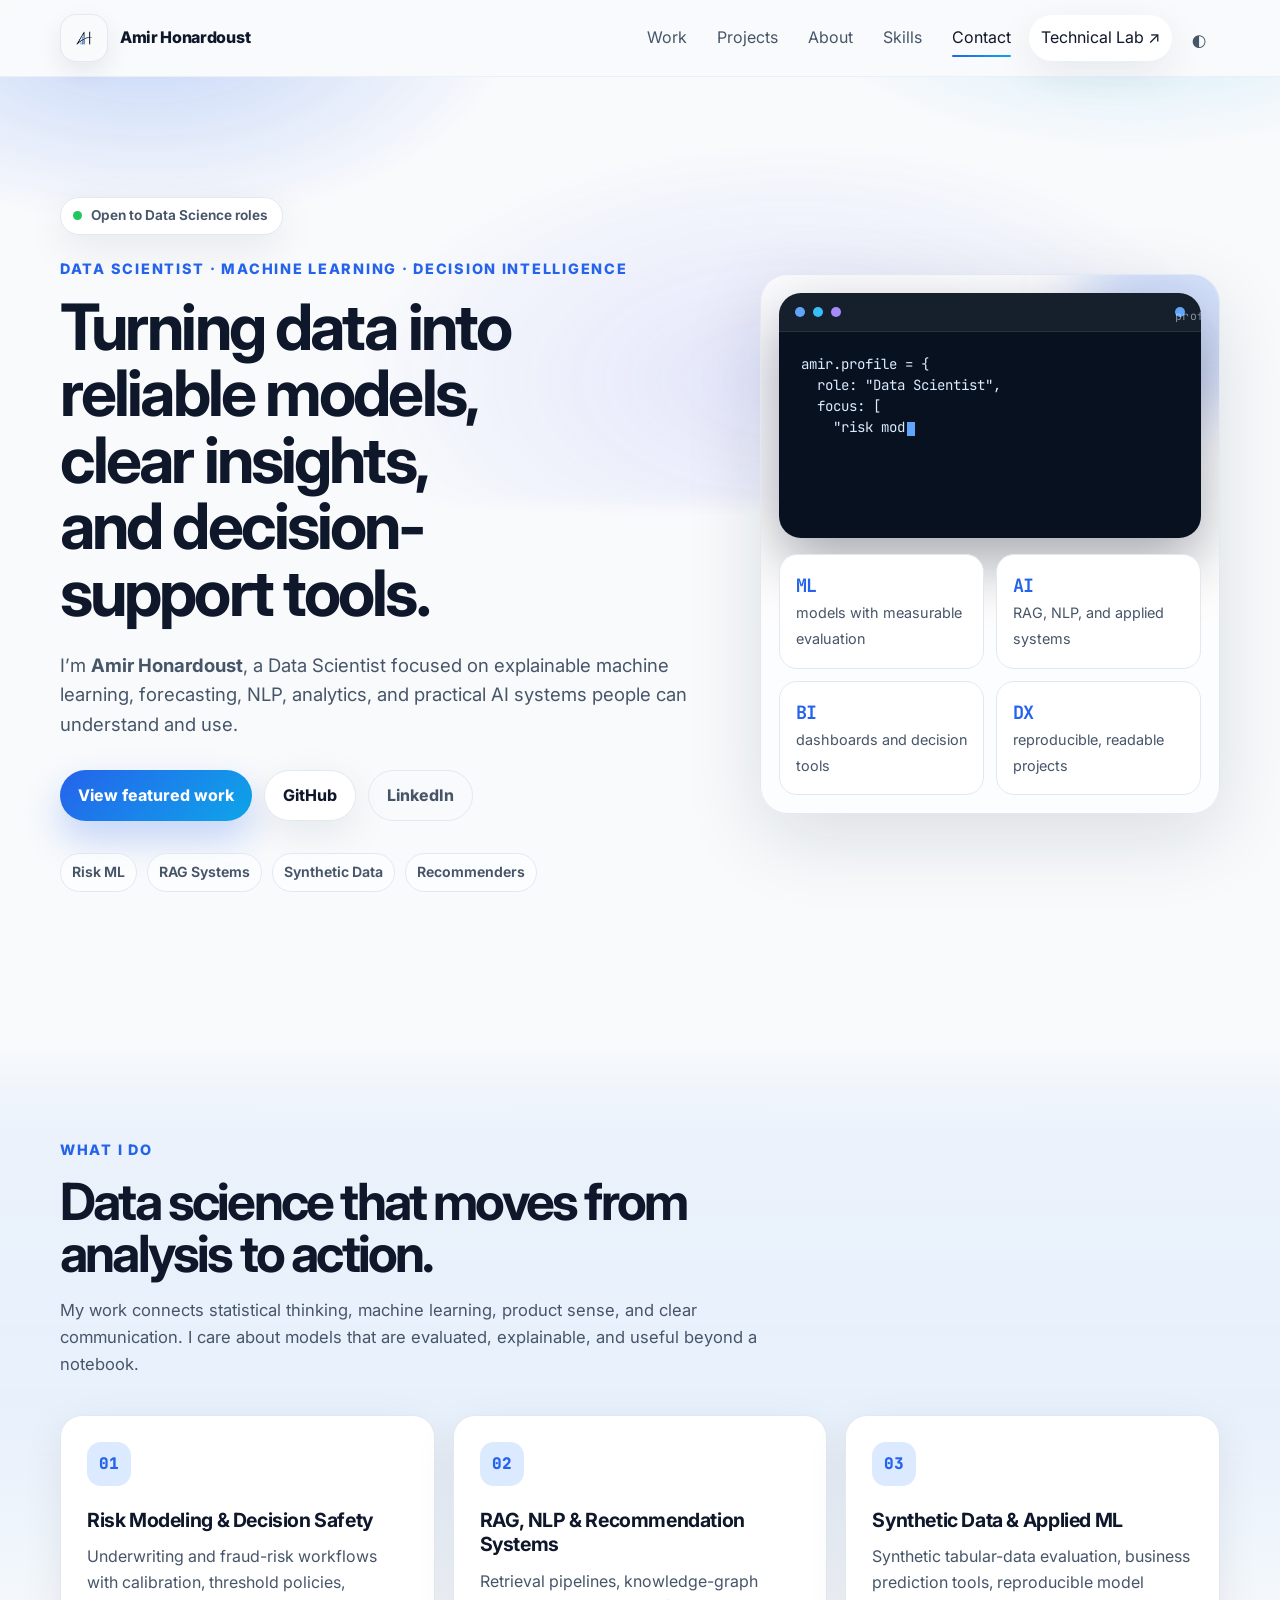
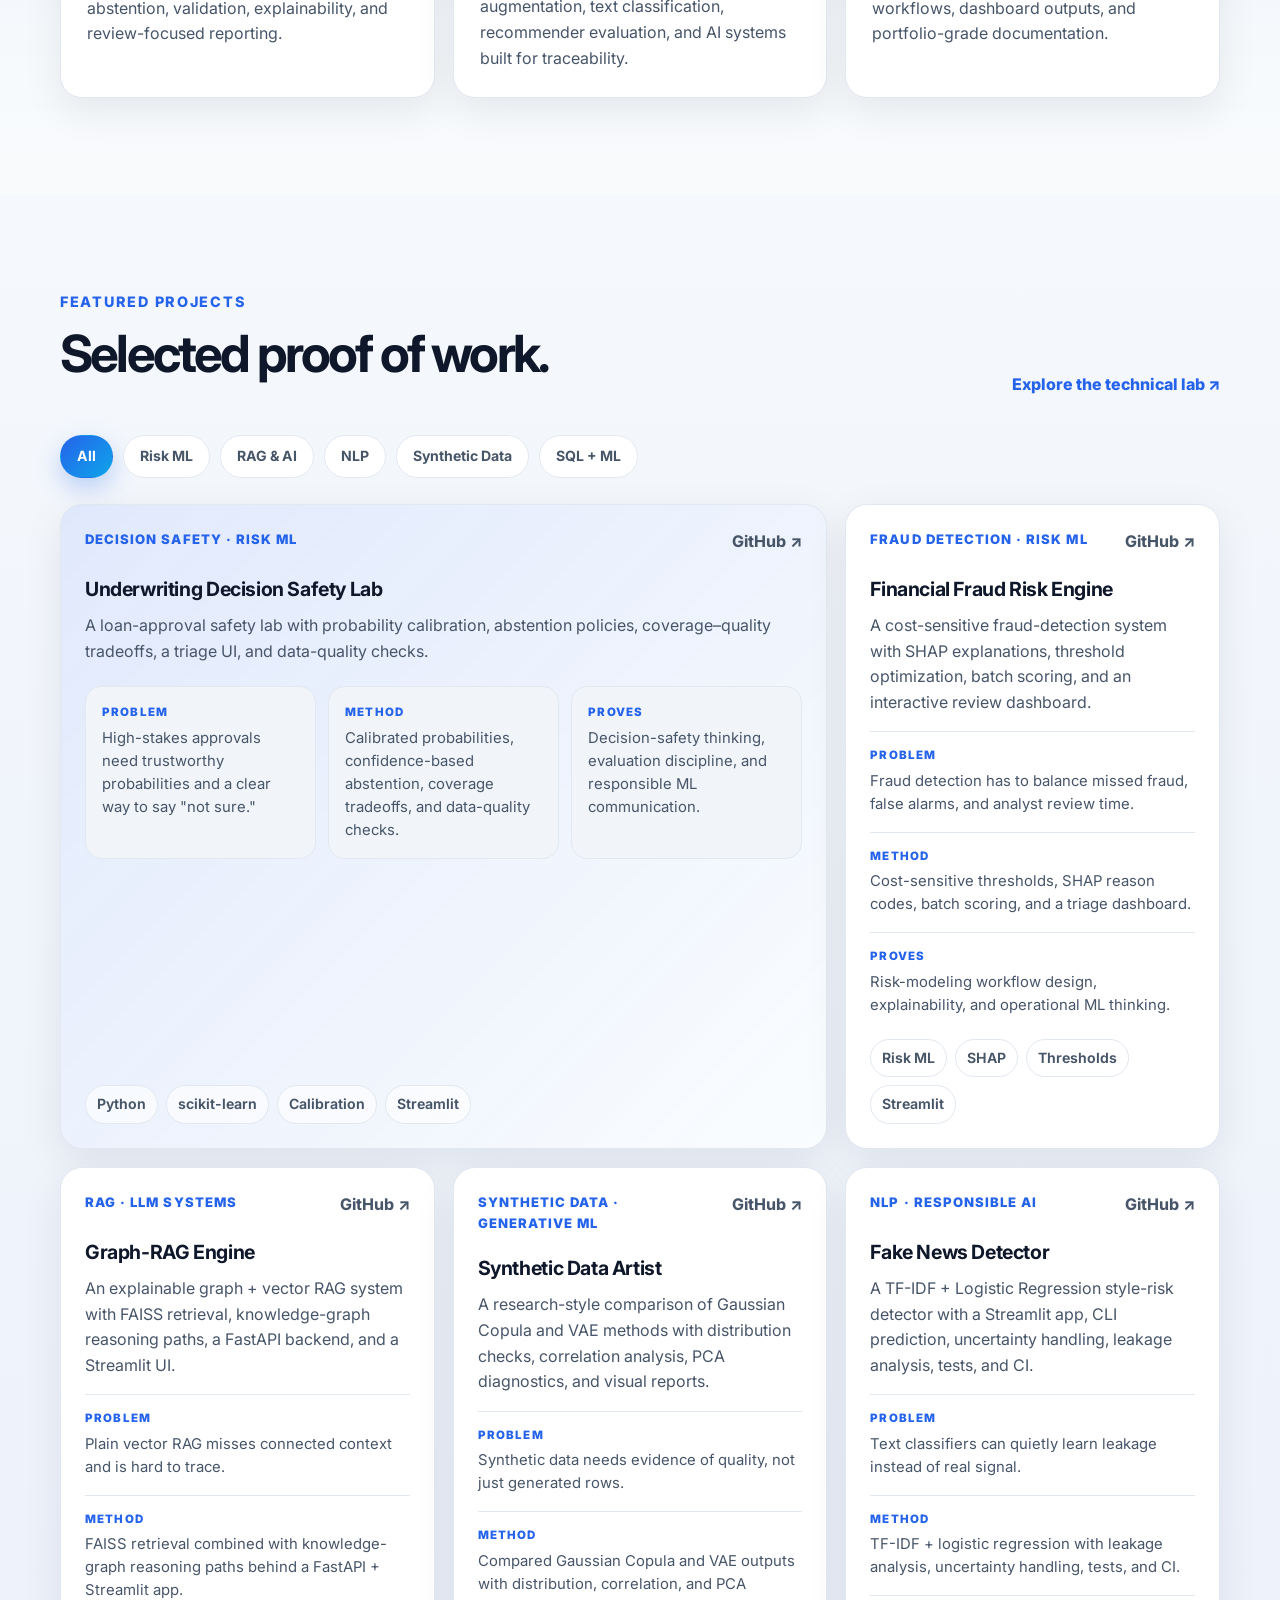
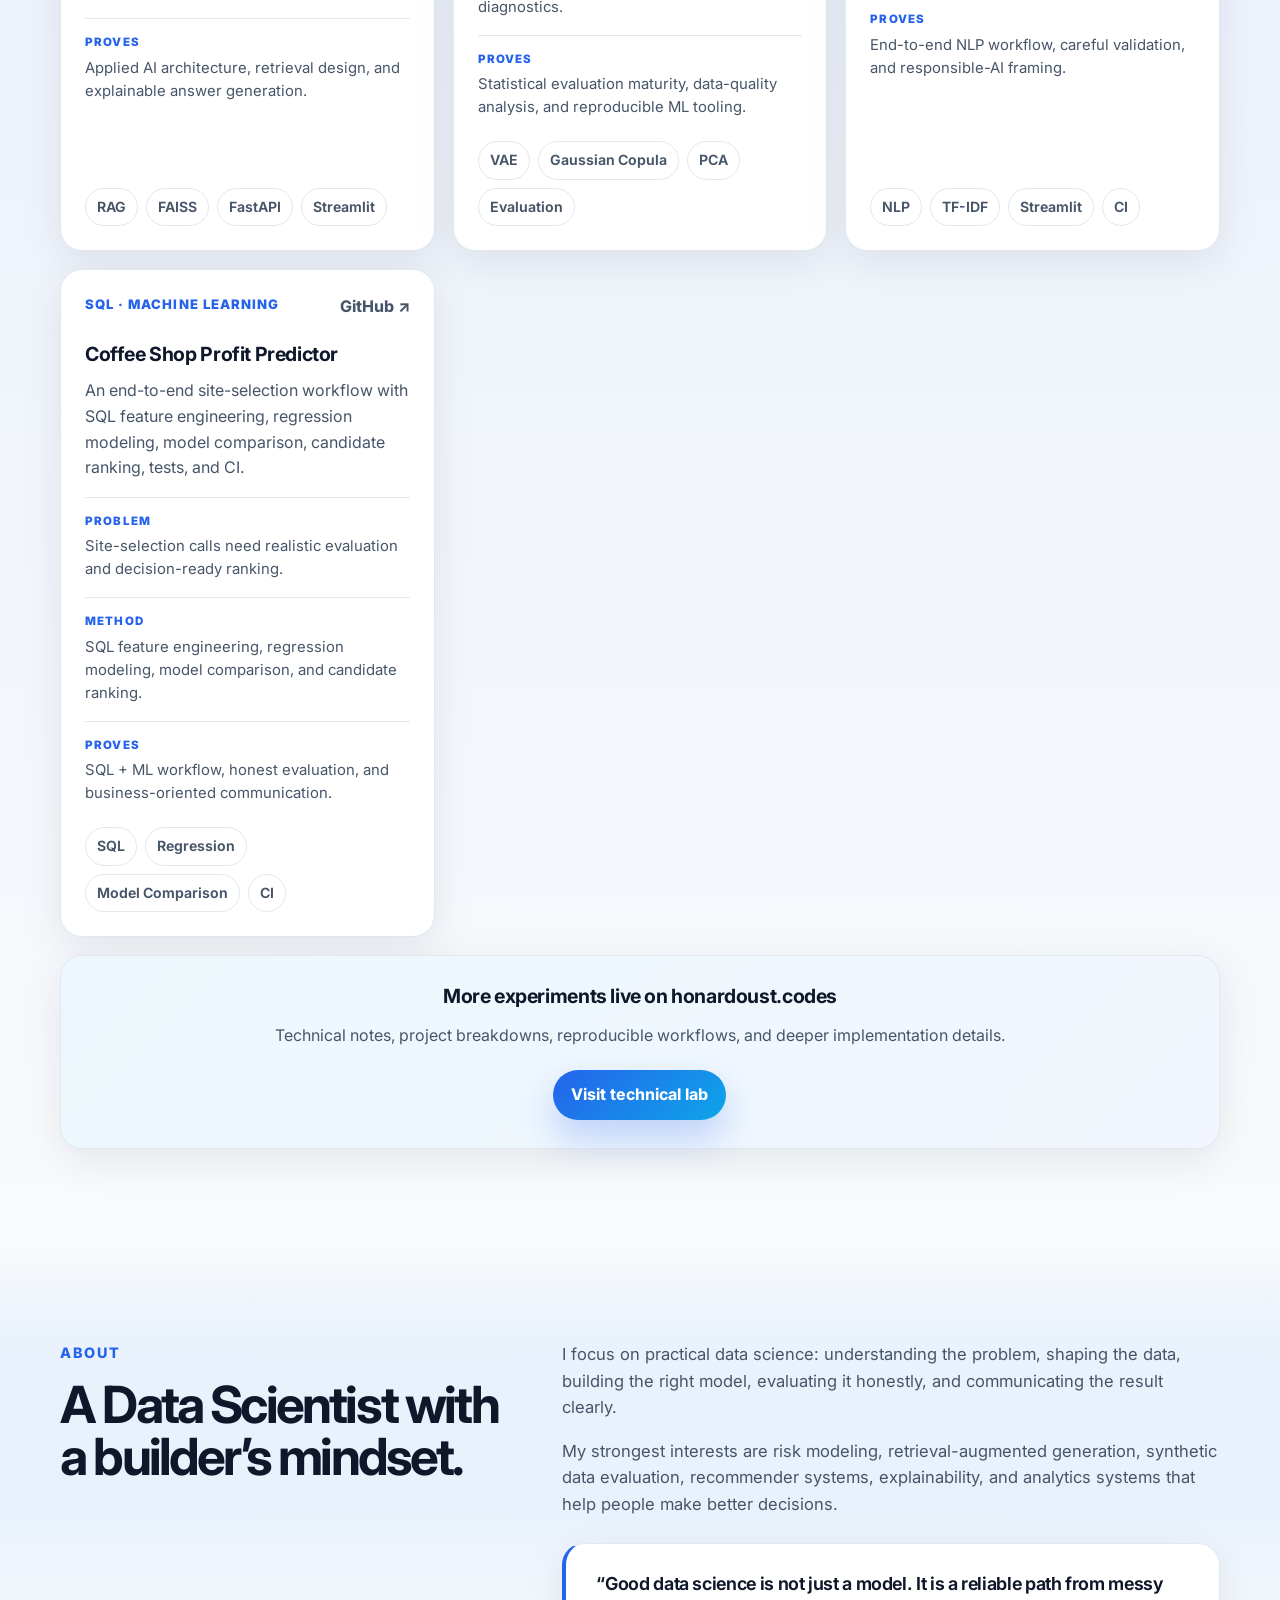
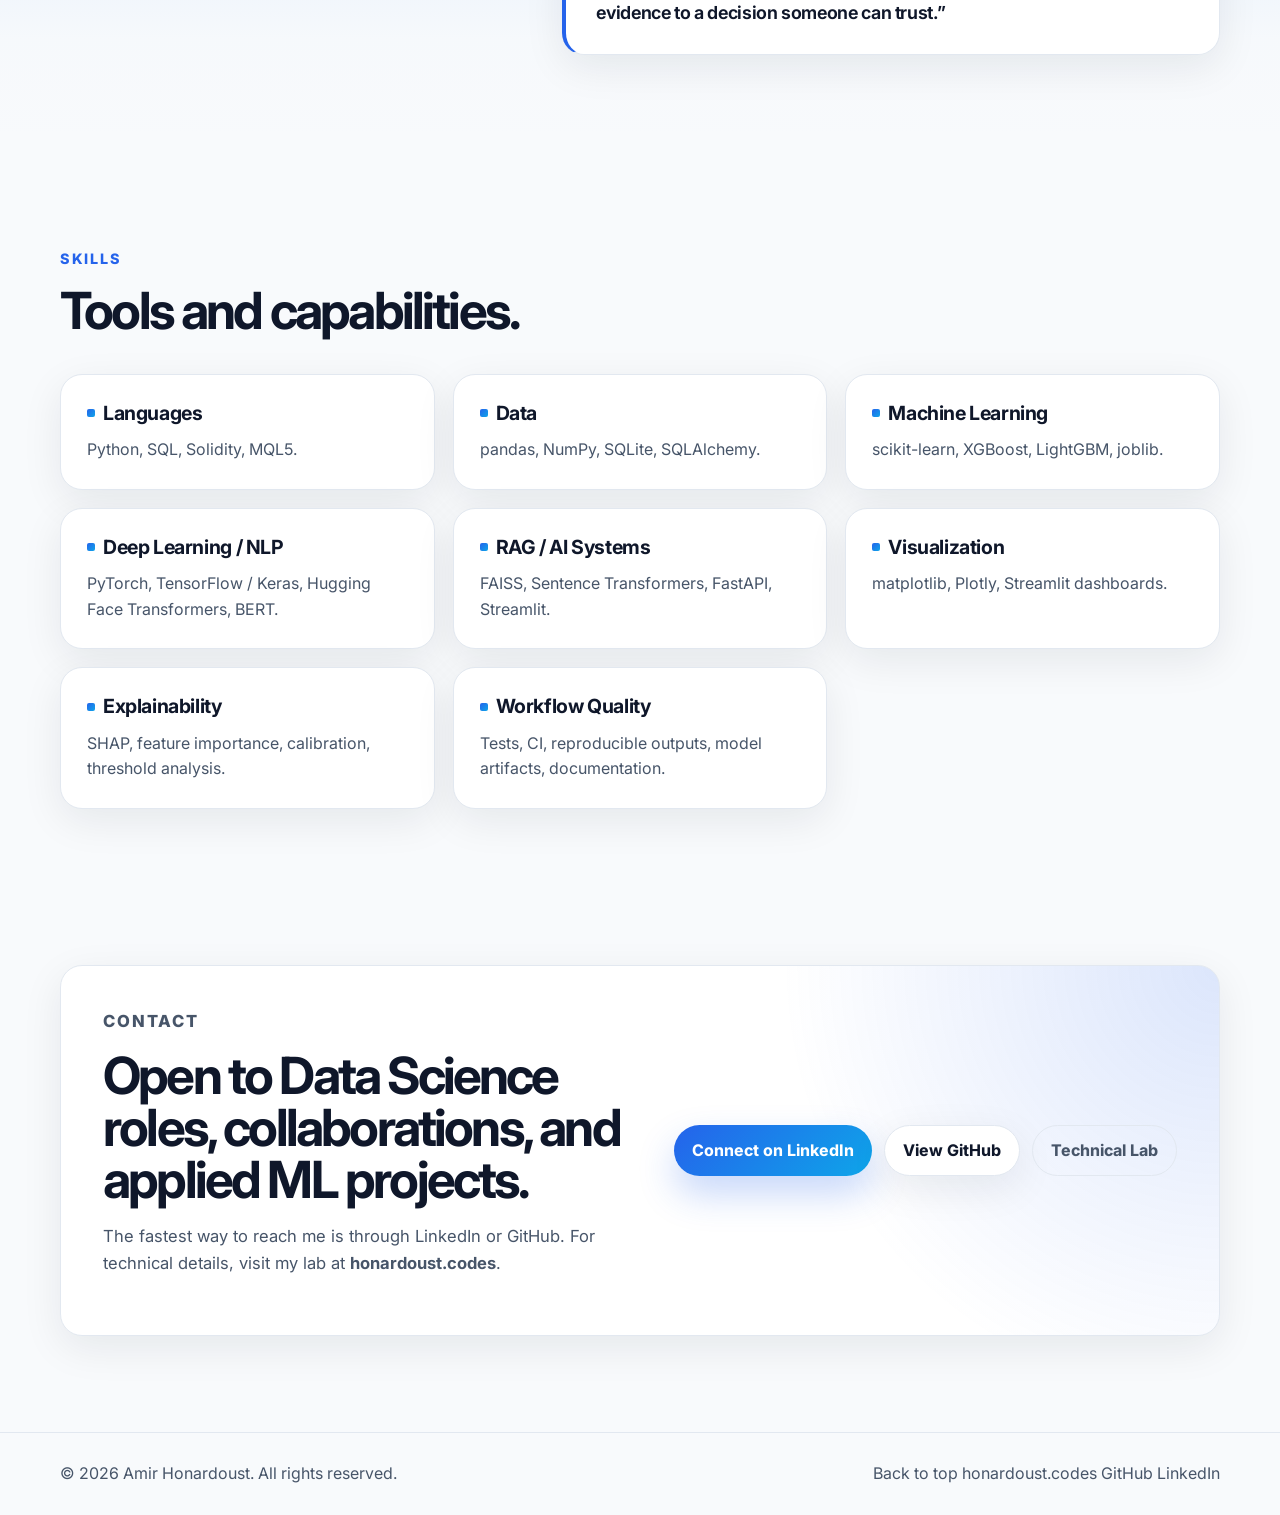
==== commit 4339b1f8: "Add files via upload" ====
--- a/index.html
+++ b/index.html
@@ -58,6 +58,7 @@
 </head>
 
 <body>
+  <div class="scroll-progress" aria-hidden="true"></div>
   <a class="skip-link" href="#main">Skip to content</a>
 
   <header class="site-header" id="top">
@@ -90,8 +91,10 @@
 
   <main id="main">
     <section class="hero section">
+      <div class="hero-aurora" aria-hidden="true"></div>
       <div class="container hero-grid">
-        <div class="hero-copy">
+        <div class="hero-copy" data-reveal>
+          <span class="availability"><span class="dot" aria-hidden="true"></span>Open to Data Science roles</span>
           <p class="eyebrow">Data Scientist · Machine Learning · Decision Intelligence</p>
           <h1>Turning data into reliable models, clear insights, and decision-support tools.</h1>
           <p class="hero-lede">
@@ -113,13 +116,14 @@
           </div>
         </div>
 
-        <aside class="hero-card" aria-label="Profile summary">
+        <aside class="hero-card" aria-label="Profile summary" data-reveal>
           <div class="card-glow"></div>
           <div class="mini-terminal">
             <div class="terminal-top">
               <span></span><span></span><span></span>
-            </div>
-            <pre><code>amir.profile = {
+              <span class="terminal-file">profile.py</span>
+            </div>
+            <pre><code class="terminal-code" data-typed>amir.profile = {
   role: "Data Scientist",
   focus: [
     "risk modeling",
@@ -131,7 +135,7 @@
 }</code></pre>
           </div>
 
-          <div class="metrics-grid">
+          <div class="metrics-grid" data-reveal-stagger>
             <div>
               <strong>ML</strong>
               <span>models with measurable evaluation</span>
@@ -155,7 +159,7 @@
 
     <section class="section section-soft" id="work">
       <div class="container">
-        <div class="section-heading">
+        <div class="section-heading" data-reveal>
           <p class="eyebrow">What I do</p>
           <h2>Data science that moves from analysis to action.</h2>
           <p>
@@ -164,7 +168,7 @@
           </p>
         </div>
 
-        <div class="work-grid">
+        <div class="work-grid" data-reveal-stagger>
           <article class="work-card">
             <div class="icon-box">01</div>
             <h3>Risk Modeling & Decision Safety</h3>
@@ -197,7 +201,7 @@
 
     <section class="section projects-section" id="projects">
       <div class="container">
-        <div class="section-heading row-heading">
+        <div class="section-heading row-heading" data-reveal>
           <div>
             <p class="eyebrow">Featured projects</p>
             <h2>Selected proof of work.</h2>
@@ -205,26 +209,35 @@
           <a class="text-link" href="https://honardoust.codes/" target="_blank" rel="noopener">Explore the technical lab ↗</a>
         </div>
 
+        <div class="project-filters" role="group" aria-label="Filter projects by area" data-reveal>
+          <button class="filter-chip is-active" type="button" data-filter="all" aria-pressed="true">All</button>
+          <button class="filter-chip" type="button" data-filter="risk" aria-pressed="false">Risk ML</button>
+          <button class="filter-chip" type="button" data-filter="ai" aria-pressed="false">RAG &amp; AI</button>
+          <button class="filter-chip" type="button" data-filter="nlp" aria-pressed="false">NLP</button>
+          <button class="filter-chip" type="button" data-filter="data" aria-pressed="false">Synthetic Data</button>
+          <button class="filter-chip" type="button" data-filter="sql" aria-pressed="false">SQL + ML</button>
+        </div>
+
         <div class="project-grid">
-          <article class="project-card featured">
+          <article class="project-card featured" data-categories="risk">
             <div class="project-top">
-              <p class="project-kicker">Risk ML · Calibration · Abstention</p>
+              <p class="project-kicker">Decision Safety · Risk ML</p>
               <a href="https://github.com/AmirhosseinHonardoust/Underwriting-Decision-Safety-Lab" target="_blank" rel="noopener">GitHub ↗</a>
             </div>
             <h3>Underwriting Decision Safety Lab</h3>
             <p>
-              Built a decision-safety workflow for underwriting-style model review with corrected calibration,
-              abstention policies, data validation, policy variants, slice safety reporting, and CI.
+              A loan-approval safety lab with probability calibration, abstention policies,
+              coverage–quality tradeoffs, a triage UI, and data-quality checks.
             </p>
 
             <div class="project-meta-grid">
               <div class="project-meta">
                 <span>Problem</span>
-                <p>High-stakes models need probability quality, review policies, and clear limits.</p>
+                <p>High-stakes approvals need trustworthy probabilities and a clear way to say "not sure."</p>
               </div>
               <div class="project-meta">
                 <span>Method</span>
-                <p>Combined calibrated probabilities, confidence-based abstention, validation, and slice reporting.</p>
+                <p>Calibrated probabilities, confidence-based abstention, coverage tradeoffs, and data-quality checks.</p>
               </div>
               <div class="project-meta">
                 <span>Proves</span>
@@ -237,24 +250,24 @@
             </div>
           </article>
 
-          <article class="project-card">
+          <article class="project-card" data-categories="risk">
             <div class="project-top">
-              <p class="project-kicker">Fraud Risk · Explainability</p>
+              <p class="project-kicker">Fraud Detection · Risk ML</p>
               <a href="https://github.com/AmirhosseinHonardoust/Financial-Fraud-Risk-Engine" target="_blank" rel="noopener">GitHub ↗</a>
             </div>
             <h3>Financial Fraud Risk Engine</h3>
             <p>
-              Developed a fraud-risk workflow with validation, cost-sensitive threshold search,
-              policy artifacts, reason codes, SHAP explainability, and a Streamlit review dashboard.
+              A cost-sensitive fraud-detection system with SHAP explanations, threshold optimization,
+              batch scoring, and an interactive review dashboard.
             </p>
 
             <div class="project-meta">
               <span>Problem</span>
-              <p>Fraud detection requires balancing missed fraud, false positives, and review workload.</p>
+              <p>Fraud detection has to balance missed fraud, false alarms, and analyst review time.</p>
             </div>
             <div class="project-meta">
               <span>Method</span>
-              <p>Used probability scoring, threshold policies, baselines, dashboard triage, and reason codes.</p>
+              <p>Cost-sensitive thresholds, SHAP reason codes, batch scoring, and a triage dashboard.</p>
             </div>
             <div class="project-meta">
               <span>Proves</span>
@@ -262,32 +275,32 @@
             </div>
 
             <div class="tag-row">
-              <span>Risk ML</span><span>SHAP</span><span>Thresholds</span>
-            </div>
-          </article>
-
-          <article class="project-card">
+              <span>Risk ML</span><span>SHAP</span><span>Thresholds</span><span>Streamlit</span>
+            </div>
+          </article>
+
+          <article class="project-card" data-categories="ai">
             <div class="project-top">
-              <p class="project-kicker">RAG · Knowledge Graphs</p>
+              <p class="project-kicker">RAG · LLM Systems</p>
               <a href="https://github.com/AmirhosseinHonardoust/Graph-RAG-Engine" target="_blank" rel="noopener">GitHub ↗</a>
             </div>
             <h3>Graph-RAG Engine</h3>
             <p>
-              Built a retrieval-augmented question-answering system that combines vector retrieval,
-              graph expansion, citation-aware context, optional LLM answers, FastAPI, and Streamlit.
+              An explainable graph + vector RAG system with FAISS retrieval, knowledge-graph reasoning paths,
+              a FastAPI backend, and a Streamlit UI.
             </p>
 
             <div class="project-meta">
               <span>Problem</span>
-              <p>Simple RAG systems can miss connected context and produce weak traceability.</p>
+              <p>Plain vector RAG misses connected context and is hard to trace.</p>
             </div>
             <div class="project-meta">
               <span>Method</span>
-              <p>Combined semantic search with graph relationships, evaluation tests, and API contracts.</p>
+              <p>FAISS retrieval combined with knowledge-graph reasoning paths behind a FastAPI + Streamlit app.</p>
             </div>
             <div class="project-meta">
               <span>Proves</span>
-              <p>Applied AI architecture, retrieval evaluation, and explainable answer generation.</p>
+              <p>Applied AI architecture, retrieval design, and explainable answer generation.</p>
             </div>
 
             <div class="tag-row">
@@ -295,15 +308,15 @@
             </div>
           </article>
 
-          <article class="project-card">
+          <article class="project-card" data-categories="data">
             <div class="project-top">
-              <p class="project-kicker">Synthetic Data · Evaluation</p>
+              <p class="project-kicker">Synthetic Data · Generative ML</p>
               <a href="https://github.com/AmirhosseinHonardoust/Synthetic-Data-Artist" target="_blank" rel="noopener">GitHub ↗</a>
             </div>
             <h3>Synthetic Data Artist</h3>
             <p>
-              Compared synthetic tabular data generators using realism, distribution overlap,
-              correlation preservation, privacy proxies, utility metrics, and visual diagnostics.
+              A research-style comparison of Gaussian Copula and VAE methods with distribution checks,
+              correlation analysis, PCA diagnostics, and visual reports.
             </p>
 
             <div class="project-meta">
@@ -312,7 +325,7 @@
             </div>
             <div class="project-meta">
               <span>Method</span>
-              <p>Evaluated Copula and VAE outputs with metrics, plots, reports, and validation checks.</p>
+              <p>Compared Gaussian Copula and VAE outputs with distribution, correlation, and PCA diagnostics.</p>
             </div>
             <div class="project-meta">
               <span>Proves</span>
@@ -320,94 +333,65 @@
             </div>
 
             <div class="tag-row">
-              <span>VAE</span><span>Copula</span><span>Evaluation</span>
-            </div>
-          </article>
-
-          <article class="project-card">
+              <span>VAE</span><span>Gaussian Copula</span><span>PCA</span><span>Evaluation</span>
+            </div>
+          </article>
+
+          <article class="project-card" data-categories="nlp">
             <div class="project-top">
-              <p class="project-kicker">Recommendations · Evaluation</p>
-              <a href="https://github.com/AmirhosseinHonardoust/Movie-Recommendation-System" target="_blank" rel="noopener">GitHub ↗</a>
-            </div>
-            <h3>Movie Recommendation System</h3>
-            <p>
-              Built a recommender-system demo with content-based filtering, corrected SVD scoring,
-              hybrid blending, baseline comparisons, alpha sweep, tests, and structured outputs.
+              <p class="project-kicker">NLP · Responsible AI</p>
+              <a href="https://github.com/AmirhosseinHonardoust/Fake-News-Detector" target="_blank" rel="noopener">GitHub ↗</a>
+            </div>
+            <h3>Fake News Detector</h3>
+            <p>
+              A TF-IDF + Logistic Regression style-risk detector with a Streamlit app, CLI prediction,
+              uncertainty handling, leakage analysis, tests, and CI.
             </p>
 
             <div class="project-meta">
               <span>Problem</span>
-              <p>Recommendation demos need honest baselines and interpretable outputs.</p>
+              <p>Text classifiers can quietly learn leakage instead of real signal.</p>
             </div>
             <div class="project-meta">
               <span>Method</span>
-              <p>Compared content, collaborative, hybrid, random, popularity, and Bayesian baselines.</p>
+              <p>TF-IDF + logistic regression with leakage analysis, uncertainty handling, tests, and CI.</p>
             </div>
             <div class="project-meta">
               <span>Proves</span>
-              <p>Recommendation evaluation, ranking metrics, reproducibility, and testing discipline.</p>
+              <p>End-to-end NLP workflow, careful validation, and responsible-AI framing.</p>
             </div>
 
             <div class="tag-row">
-              <span>Recommenders</span><span>SVD</span><span>NDCG</span>
-            </div>
-          </article>
-
-          <article class="project-card">
+              <span>NLP</span><span>TF-IDF</span><span>Streamlit</span><span>CI</span>
+            </div>
+          </article>
+
+          <article class="project-card" data-categories="sql">
             <div class="project-top">
-              <p class="project-kicker">NLP · Classification</p>
-              <a href="https://github.com/AmirhosseinHonardoust/Fake-News-Detector" target="_blank" rel="noopener">GitHub ↗</a>
-            </div>
-            <h3>Fake News Detector</h3>
-            <p>
-              Built an NLP classification pipeline for detecting unreliable news text using preprocessing,
-              vectorization, model comparison, evaluation reporting, and clean documentation.
+              <p class="project-kicker">SQL · Machine Learning</p>
+              <a href="https://github.com/AmirhosseinHonardoust/Coffee-Shop-Profit-Predictor" target="_blank" rel="noopener">GitHub ↗</a>
+            </div>
+            <h3>Coffee Shop Profit Predictor</h3>
+            <p>
+              An end-to-end site-selection workflow with SQL feature engineering, regression modeling,
+              model comparison, candidate ranking, tests, and CI.
             </p>
 
             <div class="project-meta">
               <span>Problem</span>
-              <p>Text classification needs transparent features and careful validation.</p>
+              <p>Site-selection calls need realistic evaluation and decision-ready ranking.</p>
             </div>
             <div class="project-meta">
               <span>Method</span>
-              <p>Used NLP preprocessing, supervised learning, metric comparison, and reporting.</p>
+              <p>SQL feature engineering, regression modeling, model comparison, and candidate ranking.</p>
             </div>
             <div class="project-meta">
               <span>Proves</span>
-              <p>End-to-end ML workflow, NLP fundamentals, and evaluation discipline.</p>
+              <p>SQL + ML workflow, honest evaluation, and business-oriented communication.</p>
             </div>
 
             <div class="tag-row">
-              <span>NLP</span><span>TF-IDF</span><span>Classification</span>
-            </div>
-          </article>
-
-          <article class="project-card">
-            <div class="project-top">
-              <p class="project-kicker">Business ML · Forecasting</p>
-              <a href="https://github.com/AmirhosseinHonardoust/Coffee-Shop-Profit-Predictor" target="_blank" rel="noopener">GitHub ↗</a>
-            </div>
-            <h3>Coffee Shop Profit Predictor</h3>
-            <p>
-              Created a business-focused profit prediction project with validation, baseline comparison,
-              model selection, candidate scoring, risk notes, tests, CI, and clear output artifacts.
-            </p>
-
-            <div class="project-meta">
-              <span>Problem</span>
-              <p>Business prediction projects need realistic evaluation and decision-ready outputs.</p>
-            </div>
-            <div class="project-meta">
-              <span>Method</span>
-              <p>Combined regression modeling, baseline checks, cross-validation, and candidate ranking.</p>
-            </div>
-            <div class="project-meta">
-              <span>Proves</span>
-              <p>Applied ML workflow, model evaluation, and business-oriented communication.</p>
-            </div>
-
-            <div class="tag-row">
-              <span>Regression</span><span>Business ML</span><span>CI</span>
+              <span>SQL</span><span>Regression</span><span>Model Comparison</span><span>CI</span>
             </div>
           </article>
 
@@ -423,7 +407,7 @@
     </section>
 
     <section class="section section-soft" id="about">
-      <div class="container about-grid">
+      <div class="container about-grid" data-reveal>
         <div>
           <p class="eyebrow">About</p>
           <h2>A Data Scientist with a builder’s mindset.</h2>
@@ -451,42 +435,50 @@
 
     <section class="section" id="skills">
       <div class="container">
-        <div class="section-heading">
+        <div class="section-heading" data-reveal>
           <p class="eyebrow">Skills</p>
           <h2>Tools and capabilities.</h2>
         </div>
 
-        <div class="skills-grid">
-          <div class="skill-group">
-            <h3>Data Science</h3>
-            <p>Python, SQL, pandas, NumPy, statistics, exploratory analysis, feature engineering.</p>
+        <div class="skills-grid" data-reveal-stagger>
+          <div class="skill-group">
+            <h3>Languages</h3>
+            <p>Python, SQL, Solidity, MQL5.</p>
+          </div>
+          <div class="skill-group">
+            <h3>Data</h3>
+            <p>pandas, NumPy, SQLite, SQLAlchemy.</p>
           </div>
           <div class="skill-group">
             <h3>Machine Learning</h3>
-            <p>Classification, regression, forecasting, validation, metrics, error analysis, interpretation.</p>
-          </div>
-          <div class="skill-group">
-            <h3>AI / NLP</h3>
-            <p>Text classification, transformers, RAG, semantic search, embeddings, grounded AI systems.</p>
+            <p>scikit-learn, XGBoost, LightGBM, joblib.</p>
+          </div>
+          <div class="skill-group">
+            <h3>Deep Learning / NLP</h3>
+            <p>PyTorch, TensorFlow / Keras, Hugging Face Transformers, BERT.</p>
+          </div>
+          <div class="skill-group">
+            <h3>RAG / AI Systems</h3>
+            <p>FAISS, Sentence Transformers, FastAPI, Streamlit.</p>
           </div>
           <div class="skill-group">
             <h3>Visualization</h3>
-            <p>Plotly, Streamlit, dashboards, storytelling, KPI reporting, decision-support interfaces.</p>
-          </div>
-          <div class="skill-group">
-            <h3>Engineering</h3>
-            <p>Git, APIs, FastAPI, reproducible pipelines, documentation, clean project structure.</p>
-          </div>
-          <div class="skill-group">
-            <h3>Communication</h3>
-            <p>Translating models, uncertainty, tradeoffs, and results for technical and business audiences.</p>
+            <p>matplotlib, Plotly, Streamlit dashboards.</p>
+          </div>
+          <div class="skill-group">
+            <h3>Explainability</h3>
+            <p>SHAP, feature importance, calibration, threshold analysis.</p>
+          </div>
+          <div class="skill-group">
+            <h3>Workflow Quality</h3>
+            <p>Tests, CI, reproducible outputs, model artifacts, documentation.</p>
           </div>
         </div>
       </div>
     </section>
 
     <section class="section contact-section" id="contact">
-      <div class="container contact-card">
+      <div class="container contact-card" data-reveal>
         <div>
           <p class="eyebrow">Contact</p>
           <h2>Open to Data Science roles, collaborations, and applied ML projects.</h2>
@@ -508,9 +500,8 @@
   <footer class="site-footer">
     <div class="container footer-grid">
       <p>© <span id="year"></span> Amir Honardoust. All rights reserved.</p>
-        <a href="#top" class="back-to-top" onclick="window.scrollTo({ top: 0, behavior: 'smooth' }); return false;">
-          Back to top
-        </a>
+      <div class="footer-links">
+        <a href="#top" class="back-to-top">Back to top</a>
         <a href="https://honardoust.codes/" target="_blank" rel="noopener">honardoust.codes</a>
         <a href="https://github.com/AmirhosseinHonardoust" target="_blank" rel="noopener">GitHub</a>
         <a href="https://www.linkedin.com/in/honardoust/" target="_blank" rel="noopener">LinkedIn</a>
--- a/styles.css
+++ b/styles.css
@@ -12,6 +12,7 @@
   --accent-soft: #dbeafe;
   --shadow: 0 24px 80px rgba(15, 23, 42, 0.12);
   --shadow-soft: 0 12px 40px rgba(15, 23, 42, 0.08);
+  --ring: 0 0 0 3px rgba(37, 99, 235, 0.35);
   --radius-xl: 28px;
   --radius-lg: 22px;
   --radius-md: 16px;
@@ -32,6 +33,7 @@
   --accent-soft: rgba(96, 165, 250, 0.16);
   --shadow: 0 24px 80px rgba(0, 0, 0, 0.34);
   --shadow-soft: 0 12px 40px rgba(0, 0, 0, 0.24);
+  --ring: 0 0 0 3px rgba(96, 165, 250, 0.4);
 }
 
 * {
@@ -40,14 +42,12 @@
 
 html {
   scroll-behavior: smooth;
+  scroll-padding-top: 90px;
 }
 
 body {
   margin: 0;
-  background:
-    radial-gradient(circle at 15% 0%, rgba(37, 99, 235, 0.12), transparent 34%),
-    radial-gradient(circle at 85% 12%, rgba(14, 165, 233, 0.12), transparent 26%),
-    var(--bg);
+  background: var(--bg);
   color: var(--text);
   font-family: Inter, system-ui, -apple-system, BlinkMacSystemFont, "Segoe UI", sans-serif;
   line-height: 1.6;
@@ -66,6 +66,12 @@
   font: inherit;
 }
 
+:focus-visible {
+  outline: none;
+  box-shadow: var(--ring);
+  border-radius: 10px;
+}
+
 .container {
   width: min(100% - 40px, var(--container));
   margin-inline: auto;
@@ -75,13 +81,16 @@
   padding: 96px 0;
 }
 
+/* ----------------------------------------------------------
+   Soft sections
+   ---------------------------------------------------------- */
 .section-soft {
   position: relative;
   background:
     linear-gradient(
       180deg,
-      rgba(96, 165, 250, 0.095) 0%,
-      rgba(96, 165, 250, 0.135) 50%,
+      rgba(96, 165, 250, 0.085) 0%,
+      rgba(96, 165, 250, 0.11) 50%,
       rgba(96, 165, 250, 0.01) 78%,
       transparent 100%
     ),
@@ -127,6 +136,9 @@
     var(--bg);
 }
 
+/* ----------------------------------------------------------
+   Skip link / sr-only
+   ---------------------------------------------------------- */
 .skip-link {
   position: absolute;
   left: -999px;
@@ -150,18 +162,47 @@
   clip: rect(0, 0, 0, 0);
 }
 
+/* ----------------------------------------------------------
+   Scroll progress bar
+   ---------------------------------------------------------- */
+.scroll-progress {
+  position: fixed;
+  top: 0;
+  left: 0;
+  width: 100%;
+  height: 3px;
+  z-index: 60;
+  transform: scaleX(0);
+  transform-origin: 0 50%;
+  background: linear-gradient(90deg, var(--accent), var(--accent-2));
+  transition: transform 80ms linear;
+}
+
+/* ----------------------------------------------------------
+   Header / nav
+   ---------------------------------------------------------- */
 .site-header {
   position: sticky;
   top: 0;
   z-index: 50;
-  background: rgba(248, 250, 252, 0.76);
+  background: rgba(248, 250, 252, 0.72);
   backdrop-filter: blur(18px);
-  border-bottom: 1px solid rgba(226, 232, 240, 0.72);
+  border-bottom: 1px solid rgba(226, 232, 240, 0.6);
+  transition: box-shadow 220ms ease, background 220ms ease, border-color 220ms ease;
+}
+
+.site-header.is-scrolled {
+  box-shadow: 0 10px 30px rgba(15, 23, 42, 0.06);
+  border-bottom-color: var(--border);
 }
 
 html[data-theme="dark"] .site-header {
-  background: rgba(8, 17, 31, 0.78);
-  border-bottom-color: rgba(34, 49, 74, 0.75);
+  background: rgba(8, 17, 31, 0.74);
+  border-bottom-color: rgba(34, 49, 74, 0.6);
+}
+
+html[data-theme="dark"] .site-header.is-scrolled {
+  box-shadow: 0 10px 30px rgba(0, 0, 0, 0.4);
 }
 
 .nav {
@@ -178,19 +219,6 @@
   gap: 12px;
   font-weight: 800;
   letter-spacing: -0.02em;
-}
-
-.brand-mark {
-  width: 42px;
-  height: 42px;
-  display: grid;
-  place-items: center;
-  border-radius: 14px;
-  color: white;
-  background: linear-gradient(135deg, var(--accent), var(--accent-2));
-  box-shadow: 0 14px 30px rgba(37, 99, 235, 0.25);
-  font-family: "JetBrains Mono", monospace;
-  font-size: 0.92rem;
 }
 
 .brand-logo-card {
@@ -204,6 +232,12 @@
   background: #f8fafc;
   border: 1px solid rgba(226, 232, 240, 0.95);
   box-shadow: 0 10px 24px rgba(15, 23, 42, 0.08);
+  transition: transform 220ms ease, box-shadow 220ms ease;
+}
+
+.brand:hover .brand-logo-card {
+  transform: translateY(-1px) rotate(-2deg);
+  box-shadow: 0 14px 30px rgba(15, 23, 42, 0.14);
 }
 
 .brand-logo-image {
@@ -219,37 +253,6 @@
   box-shadow: 0 12px 30px rgba(0, 0, 0, 0.28);
 }
 
-@media (max-width: 760px) {
-  .brand-logo-card {
-    width: 44px;
-    height: 44px;
-    flex-basis: 44px;
-    border-radius: 14px;
-    padding: 6px;
-  }
-
-  .brand-text {
-    font-size: 0.96rem;
-  }
-}
-
-@media (max-width: 760px) {
-  .cta-card {
-    grid-column: auto;
-    display: flex;
-    flex-direction: column;
-    align-items: flex-start;
-  }
-
-  .cta-card .project-meta {
-    margin-top: 16px;
-  }
-
-  .cta-card .btn {
-    margin-top: auto;
-  }
-}
-
 .brand-text {
   color: var(--text);
 }
@@ -257,23 +260,41 @@
 .nav-menu {
   display: flex;
   align-items: center;
-  gap: 8px;
+  gap: 6px;
 }
 
 .nav-menu a,
 .theme-toggle {
+  position: relative;
   border: 0;
   background: transparent;
   color: var(--muted);
   padding: 10px 12px;
   border-radius: 999px;
   cursor: pointer;
+  transition: color 160ms ease, background 160ms ease;
 }
 
 .nav-menu a:hover,
 .theme-toggle:hover {
   background: var(--surface-2);
   color: var(--text);
+}
+
+/* active section indicator */
+.nav-menu a.is-active {
+  color: var(--text);
+}
+
+.nav-menu a.is-active::after {
+  content: "";
+  position: absolute;
+  left: 12px;
+  right: 12px;
+  bottom: 4px;
+  height: 2px;
+  border-radius: 2px;
+  background: linear-gradient(90deg, var(--accent), var(--accent-2));
 }
 
 .nav-lab {
@@ -281,6 +302,26 @@
   background: var(--surface) !important;
   color: var(--text) !important;
   box-shadow: var(--shadow-soft);
+}
+
+.nav-lab.is-active::after {
+  display: none;
+}
+
+.theme-toggle {
+  display: inline-grid;
+  place-items: center;
+  width: 42px;
+  height: 42px;
+  font-size: 1.05rem;
+}
+
+.theme-toggle .theme-icon {
+  transition: transform 320ms ease;
+}
+
+.theme-toggle:hover .theme-icon {
+  transform: rotate(180deg);
 }
 
 .nav-toggle {
@@ -302,10 +343,39 @@
   border-radius: 999px;
 }
 
+/* ----------------------------------------------------------
+   Hero
+   ---------------------------------------------------------- */
 .hero {
   position: relative;
   padding: 120px 0 150px;
   overflow: hidden;
+}
+
+/* ambient aurora behind the hero */
+.hero-aurora {
+  position: absolute;
+  inset: -20% -10% auto -10%;
+  height: 620px;
+  z-index: 0;
+  pointer-events: none;
+  background:
+    radial-gradient(40% 55% at 18% 22%, rgba(37, 99, 235, 0.28), transparent 60%),
+    radial-gradient(38% 50% at 82% 12%, rgba(14, 165, 233, 0.24), transparent 62%),
+    radial-gradient(45% 60% at 60% 80%, rgba(99, 102, 241, 0.16), transparent 65%);
+  filter: blur(8px);
+  opacity: 0.9;
+  animation: auroraDrift 18s ease-in-out infinite alternate;
+}
+
+html[data-theme="dark"] .hero-aurora {
+  opacity: 0.6;
+}
+
+@keyframes auroraDrift {
+  0%   { transform: translate3d(0, 0, 0) scale(1); }
+  50%  { transform: translate3d(2%, 1.5%, 0) scale(1.05); }
+  100% { transform: translate3d(-2%, -1%, 0) scale(1.02); }
 }
 
 .hero::after {
@@ -355,6 +425,37 @@
   margin: 0 0 14px;
 }
 
+/* availability badge */
+.availability {
+  display: inline-flex;
+  align-items: center;
+  gap: 9px;
+  margin-bottom: 22px;
+  padding: 7px 14px 7px 12px;
+  border-radius: 999px;
+  border: 1px solid var(--border);
+  background: var(--surface);
+  box-shadow: var(--shadow-soft);
+  font-size: 0.85rem;
+  font-weight: 650;
+  color: var(--muted);
+}
+
+.availability .dot {
+  width: 9px;
+  height: 9px;
+  border-radius: 50%;
+  background: #22c55e;
+  box-shadow: 0 0 0 0 rgba(34, 197, 94, 0.6);
+  animation: pulse 2.4s ease-out infinite;
+}
+
+@keyframes pulse {
+  0%   { box-shadow: 0 0 0 0 rgba(34, 197, 94, 0.55); }
+  70%  { box-shadow: 0 0 0 9px rgba(34, 197, 94, 0); }
+  100% { box-shadow: 0 0 0 0 rgba(34, 197, 94, 0); }
+}
+
 h1,
 h2,
 h3,
@@ -421,10 +522,18 @@
   transform: translateY(-2px);
 }
 
+.btn:active {
+  transform: translateY(0);
+}
+
 .btn-primary {
   background: linear-gradient(135deg, var(--accent), var(--accent-2));
   color: white;
   box-shadow: 0 18px 36px rgba(37, 99, 235, 0.25);
+}
+
+.btn-primary:hover {
+  box-shadow: 0 22px 44px rgba(37, 99, 235, 0.34);
 }
 
 .btn-secondary {
@@ -438,6 +547,11 @@
   background: transparent;
   color: var(--muted);
   border: 1px solid var(--border);
+}
+
+.btn-ghost:hover {
+  color: var(--text);
+  border-color: var(--accent);
 }
 
 .signal-row {
@@ -453,7 +567,7 @@
   align-items: center;
   border: 1px solid var(--border);
   color: var(--muted);
-  background: rgba(255,255,255,0.62);
+  background: rgba(255, 255, 255, 0.62);
   padding: 7px 11px;
   border-radius: 999px;
   font-size: 0.88rem;
@@ -465,12 +579,15 @@
   background: rgba(255, 255, 255, 0.04);
 }
 
+/* ----------------------------------------------------------
+   Hero card / terminal
+   ---------------------------------------------------------- */
 .hero-card {
   position: relative;
   padding: 18px;
   border-radius: var(--radius-xl);
   border: 1px solid var(--border);
-  background: linear-gradient(180deg, rgba(255,255,255,0.82), rgba(255,255,255,0.52));
+  background: linear-gradient(180deg, rgba(255, 255, 255, 0.82), rgba(255, 255, 255, 0.52));
   box-shadow: var(--shadow);
   overflow: hidden;
 }
@@ -500,10 +617,11 @@
 
 .terminal-top {
   display: flex;
+  align-items: center;
   gap: 8px;
   padding: 14px 16px;
-  background: rgba(255,255,255,0.06);
-  border-bottom: 1px solid rgba(255,255,255,0.08);
+  background: rgba(255, 255, 255, 0.06);
+  border-bottom: 1px solid rgba(255, 255, 255, 0.08);
 }
 
 .terminal-top span {
@@ -521,6 +639,14 @@
   background: #a78bfa;
 }
 
+.terminal-file {
+  margin-left: auto;
+  font-family: "JetBrains Mono", monospace;
+  font-size: 0.72rem;
+  letter-spacing: 0.04em;
+  color: rgba(219, 234, 254, 0.55);
+}
+
 pre {
   margin: 0;
   padding: 22px;
@@ -530,6 +656,36 @@
 code {
   font-family: "JetBrains Mono", ui-monospace, SFMono-Regular, Menlo, Monaco, Consolas, monospace;
   font-size: 0.88rem;
+}
+
+/* terminal code: keep a stable height while typing so layout
+   doesn't jump, and show a blinking caret */
+.terminal-code {
+  display: block;
+  min-height: 11.5em;
+  white-space: pre;
+  line-height: 1.5;
+}
+
+.terminal-code.is-typing::after,
+.terminal-code.is-done::after {
+  content: "";
+  display: inline-block;
+  width: 8px;
+  height: 1.05em;
+  margin-left: 2px;
+  vertical-align: text-bottom;
+  background: #60a5fa;
+  animation: caret 1s step-end infinite;
+}
+
+.terminal-code.is-done::after {
+  opacity: 0.55;
+}
+
+@keyframes caret {
+  0%, 100% { opacity: 1; }
+  50%      { opacity: 0; }
 }
 
 .metrics-grid {
@@ -545,12 +701,20 @@
   border: 1px solid var(--border);
   border-radius: 18px;
   padding: 16px;
+  transition: transform 200ms ease, border-color 200ms ease;
+}
+
+.metrics-grid div:hover {
+  transform: translateY(-3px);
+  border-color: var(--accent);
 }
 
 .metrics-grid strong {
   display: block;
   font-size: 1.15rem;
   letter-spacing: -0.03em;
+  color: var(--accent);
+  font-family: "JetBrains Mono", monospace;
 }
 
 .metrics-grid span {
@@ -558,6 +722,9 @@
   font-size: 0.9rem;
 }
 
+/* ----------------------------------------------------------
+   Section headings
+   ---------------------------------------------------------- */
 .section-heading {
   max-width: 760px;
   margin-bottom: 38px;
@@ -583,6 +750,14 @@
   font-weight: 800;
 }
 
+.text-link:hover {
+  text-decoration: underline;
+  text-underline-offset: 3px;
+}
+
+/* ----------------------------------------------------------
+   Work / skills grids + cards
+   ---------------------------------------------------------- */
 .work-grid,
 .skills-grid {
   display: grid;
@@ -604,6 +779,14 @@
 .work-card,
 .skill-group {
   padding: 26px;
+  transition: transform 220ms ease, box-shadow 220ms ease, border-color 220ms ease;
+}
+
+.work-card:hover,
+.skill-group:hover {
+  transform: translateY(-4px);
+  border-color: var(--accent);
+  box-shadow: var(--shadow);
 }
 
 .work-card p,
@@ -626,50 +809,71 @@
   font-family: "JetBrains Mono", monospace;
 }
 
+.skill-group h3 {
+  display: flex;
+  align-items: center;
+  gap: 8px;
+}
+
+.skill-group h3::before {
+  content: "";
+  width: 8px;
+  height: 8px;
+  border-radius: 2px;
+  background: linear-gradient(135deg, var(--accent), var(--accent-2));
+}
+
+/* ----------------------------------------------------------
+   Projects
+   ---------------------------------------------------------- */
 .projects-section {
   background:
     linear-gradient(
       180deg,
-      rgba(96, 165, 250, 0.018) 0%,
-      rgba(3, 113, 247, 0.164) 55%,
+      rgba(96, 165, 250, 0.02) 0%,
+      rgba(37, 99, 235, 0.055) 52%,
       transparent 100%
     ),
     var(--bg);
+}
+
+/* filter chips */
+.project-filters {
+  display: flex;
+  flex-wrap: wrap;
+  gap: 10px;
+  margin-bottom: 26px;
+}
+
+.filter-chip {
+  border: 1px solid var(--border);
+  background: var(--surface);
+  color: var(--muted);
+  padding: 9px 16px;
+  border-radius: 999px;
+  font-size: 0.88rem;
+  font-weight: 700;
+  cursor: pointer;
+  transition: color 160ms ease, border-color 160ms ease, background 160ms ease, transform 160ms ease;
+}
+
+.filter-chip:hover {
+  color: var(--text);
+  border-color: var(--accent);
+  transform: translateY(-1px);
+}
+
+.filter-chip.is-active {
+  color: white;
+  border-color: transparent;
+  background: linear-gradient(135deg, var(--accent), var(--accent-2));
+  box-shadow: 0 10px 24px rgba(37, 99, 235, 0.28);
 }
 
 .project-grid {
   display: grid;
   grid-template-columns: repeat(3, 1fr);
   gap: 18px;
-}
-
-.cta-card {
-  grid-column: 1 / -1;
-  min-height: 100px;
-  padding: 28px 34px;
-  display: flex;
-  flex-direction: column;
-  align-items: center;
-  justify-content: center;
-  text-align: center;
-  gap: 18px;
-  background:
-    linear-gradient(135deg, rgba(14, 165, 233, 0.10), rgba(37, 99, 235, 0.06)),
-    var(--surface);
-}
-
-.cta-card h3,
-.cta-card p {
-  margin-bottom: 0;
-}
-
-.cta-card > p {
-  max-width: 760px;
-}
-
-.cta-card .btn {
-  margin-top: 0;
-  width: fit-content;
 }
 
 .project-card {
@@ -677,13 +881,24 @@
   min-height: 420px;
   display: flex;
   flex-direction: column;
+  transition: transform 220ms ease, box-shadow 220ms ease, border-color 220ms ease, opacity 260ms ease;
+}
+
+.project-card:hover {
+  transform: translateY(-5px);
+  border-color: var(--accent);
+  box-shadow: var(--shadow);
+}
+
+.project-card.is-hidden {
+  display: none;
 }
 
 .project-card.featured {
   grid-column: span 2;
   min-height: 440px;
   background:
-    linear-gradient(135deg, rgba(8, 84, 248, 0.26), rgba(133, 204, 236, 0.05)),
+    linear-gradient(135deg, rgba(37, 99, 235, 0.14), rgba(133, 204, 236, 0.04)),
     var(--surface);
 }
 
@@ -708,28 +923,11 @@
   color: var(--muted);
   font-weight: 750;
   white-space: nowrap;
-}
-
-.project-proof {
-  margin-top: 24px;
-  padding: 18px;
-  background: var(--surface-2);
-  border-radius: 16px;
-  border: 1px solid var(--border);
-}
-
-.project-proof span {
-  display: block;
-  color: var(--muted-2);
-  font-size: 0.78rem;
-  font-weight: 850;
-  letter-spacing: 0.1em;
-  text-transform: uppercase;
-  margin-bottom: 5px;
-}
-
-.project-proof strong {
-  letter-spacing: -0.02em;
+  transition: color 160ms ease;
+}
+
+.project-top a:hover {
+  color: var(--accent);
 }
 
 .project-meta-grid {
@@ -770,7 +968,6 @@
   line-height: 1.55;
 }
 
-
 .tag-row {
   display: flex;
   flex-wrap: wrap;
@@ -780,92 +977,6 @@
 }
 
 .cta-card {
-  background:
-    linear-gradient(135deg, rgba(133, 204, 236, 0.05), rgba(8, 84, 248, 0.26)),
-    var(--surface);
-}
-
-.cta-card .btn {
-  width: fit-content;
-  margin-top: auto;
-}
-
-.about-grid {
-  display: grid;
-  grid-template-columns: 0.8fr 1.2fr;
-  gap: 64px;
-}
-
-.about-copy {
-  font-size: 1.08rem;
-}
-
-.quote-card {
-  margin-top: 26px;
-  padding: 26px;
-  border-left: 4px solid var(--accent);
-}
-
-.quote-card p {
-  margin: 0;
-  color: var(--text);
-  font-size: 1.12rem;
-  font-weight: 650;
-  letter-spacing: -0.02em;
-}
-
-.contact-section {
-  padding-top: 60px;
-}
-
-.contact-card {
-  padding: 42px;
-  display: grid;
-  grid-template-columns: 1fr auto;
-  align-items: center;
-  gap: 32px;
-  background:
-    radial-gradient(circle at top right, rgba(37, 99, 235, 0.16), transparent 36%),
-    var(--surface);
-}
-
-.back-to-top {
-  color: var(--muted);
-  cursor: pointer;
-}
-
-.back-to-top:hover {
-  color: var(--text);
-}
-
-.site-footer {
-  padding: 28px 0;
-  border-top: 1px solid var(--border);
-  color: var(--muted);
-}
-
-.footer-grid {
-  display: flex;
-  align-items: center;
-  justify-content: space-between;
-  gap: 18px;
-}
-
-.footer-grid p {
-  margin: 0;
-}
-
-.footer-links {
-  display: flex;
-  flex-wrap: wrap;
-  gap: 14px;
-}
-
-.footer-links a:hover {
-  color: var(--text);
-}
-
-.project-grid .cta-card {
   grid-column: 1 / -1;
   min-height: unset;
   height: auto;
@@ -876,22 +987,144 @@
   justify-content: center;
   gap: 14px;
   text-align: center;
-}
-
-.project-grid .cta-card h3 {
+  background:
+    linear-gradient(135deg, rgba(14, 165, 233, 0.08), rgba(37, 99, 235, 0.06)),
+    var(--surface);
+}
+
+.cta-card h3 {
   margin: 0;
 }
 
-.project-grid .cta-card > p {
+.cta-card > p {
   margin: 0;
   max-width: 760px;
 }
 
-.project-grid .cta-card .btn {
+.cta-card .btn {
   margin-top: 8px;
   width: fit-content;
 }
 
+/* ----------------------------------------------------------
+   About
+   ---------------------------------------------------------- */
+.about-grid {
+  display: grid;
+  grid-template-columns: 0.8fr 1.2fr;
+  gap: 64px;
+}
+
+.about-copy {
+  font-size: 1.08rem;
+}
+
+.quote-card {
+  margin-top: 26px;
+  padding: 26px 26px 26px 30px;
+  border-left: 4px solid var(--accent);
+  position: relative;
+}
+
+.quote-card p {
+  margin: 0;
+  color: var(--text);
+  font-size: 1.12rem;
+  font-weight: 650;
+  letter-spacing: -0.02em;
+}
+
+/* ----------------------------------------------------------
+   Contact
+   ---------------------------------------------------------- */
+.contact-section {
+  padding-top: 60px;
+}
+
+.contact-card {
+  padding: 42px;
+  display: grid;
+  grid-template-columns: 1fr auto;
+  align-items: center;
+  gap: 32px;
+  background:
+    radial-gradient(circle at top right, rgba(37, 99, 235, 0.16), transparent 36%),
+    var(--surface);
+}
+
+/* ----------------------------------------------------------
+   Footer
+   ---------------------------------------------------------- */
+.back-to-top {
+  color: var(--muted);
+  cursor: pointer;
+}
+
+.back-to-top:hover {
+  color: var(--text);
+}
+
+.site-footer {
+  padding: 28px 0;
+  border-top: 1px solid var(--border);
+  color: var(--muted);
+}
+
+.footer-grid {
+  display: flex;
+  align-items: center;
+  justify-content: space-between;
+  gap: 18px;
+  flex-wrap: wrap;
+}
+
+.footer-grid p {
+  margin: 0;
+}
+
+.footer-grid a:hover {
+  color: var(--text);
+}
+
+/* ----------------------------------------------------------
+   Scroll reveal
+   ---------------------------------------------------------- */
+[data-reveal] {
+  opacity: 0;
+  transform: translateY(22px);
+  transition: opacity 620ms cubic-bezier(0.22, 1, 0.36, 1),
+              transform 620ms cubic-bezier(0.22, 1, 0.36, 1);
+  will-change: opacity, transform;
+}
+
+[data-reveal].is-visible {
+  opacity: 1;
+  transform: none;
+}
+
+/* staggered children */
+[data-reveal-stagger] > * {
+  opacity: 0;
+  transform: translateY(20px);
+  transition: opacity 560ms cubic-bezier(0.22, 1, 0.36, 1),
+              transform 560ms cubic-bezier(0.22, 1, 0.36, 1);
+}
+
+[data-reveal-stagger].is-visible > * {
+  opacity: 1;
+  transform: none;
+}
+
+[data-reveal-stagger].is-visible > *:nth-child(1) { transition-delay: 0ms; }
+[data-reveal-stagger].is-visible > *:nth-child(2) { transition-delay: 70ms; }
+[data-reveal-stagger].is-visible > *:nth-child(3) { transition-delay: 140ms; }
+[data-reveal-stagger].is-visible > *:nth-child(4) { transition-delay: 210ms; }
+[data-reveal-stagger].is-visible > *:nth-child(5) { transition-delay: 280ms; }
+[data-reveal-stagger].is-visible > *:nth-child(6) { transition-delay: 350ms; }
+
+/* ----------------------------------------------------------
+   Responsive
+   ---------------------------------------------------------- */
 @media (max-width: 960px) {
   .hero-grid,
   .about-grid,
@@ -936,7 +1169,7 @@
     line-height: 1.04;
     letter-spacing: -0.04em;
   }
-  
+
   .hero-copy h1 {
     font-size: clamp(2.4rem, 9vw, 3.7rem);
     line-height: 1.05;
@@ -971,10 +1204,33 @@
   .theme-toggle {
     text-align: left;
     border-radius: 14px;
+    width: 100%;
+    justify-content: flex-start;
+  }
+
+  .nav-menu a.is-active::after {
+    display: none;
+  }
+
+  .brand-logo-card {
+    width: 44px;
+    height: 44px;
+    flex-basis: 44px;
+    border-radius: 14px;
+    padding: 6px;
+  }
+
+  .brand-text {
+    font-size: 0.96rem;
   }
 
   .row-heading {
     display: block;
+  }
+
+  .row-heading .text-link {
+    display: inline-block;
+    margin-top: 12px;
   }
 
   .project-grid,
@@ -989,12 +1245,18 @@
     grid-column: auto;
   }
 
+  .cta-card {
+    grid-column: auto;
+  }
+
   .footer-grid {
     display: block;
   }
 
-  .footer-links {
-    margin-top: 16px;
+  .footer-grid a {
+    display: inline-block;
+    margin-top: 12px;
+    margin-right: 14px;
   }
 }
 
@@ -1003,12 +1265,24 @@
     scroll-behavior: auto;
   }
 
-  .btn,
-  body {
-    transition: none;
-  }
-
-  .btn:hover {
+  *,
+  *::before,
+  *::after {
+    animation-duration: 0.001ms !important;
+    animation-iteration-count: 1 !important;
+    transition-duration: 0.001ms !important;
+  }
+
+  .btn:hover,
+  .project-card:hover,
+  .work-card:hover,
+  .skill-group:hover {
     transform: none;
   }
-}
+
+  [data-reveal],
+  [data-reveal-stagger] > * {
+    opacity: 1;
+    transform: none;
+  }
+}
